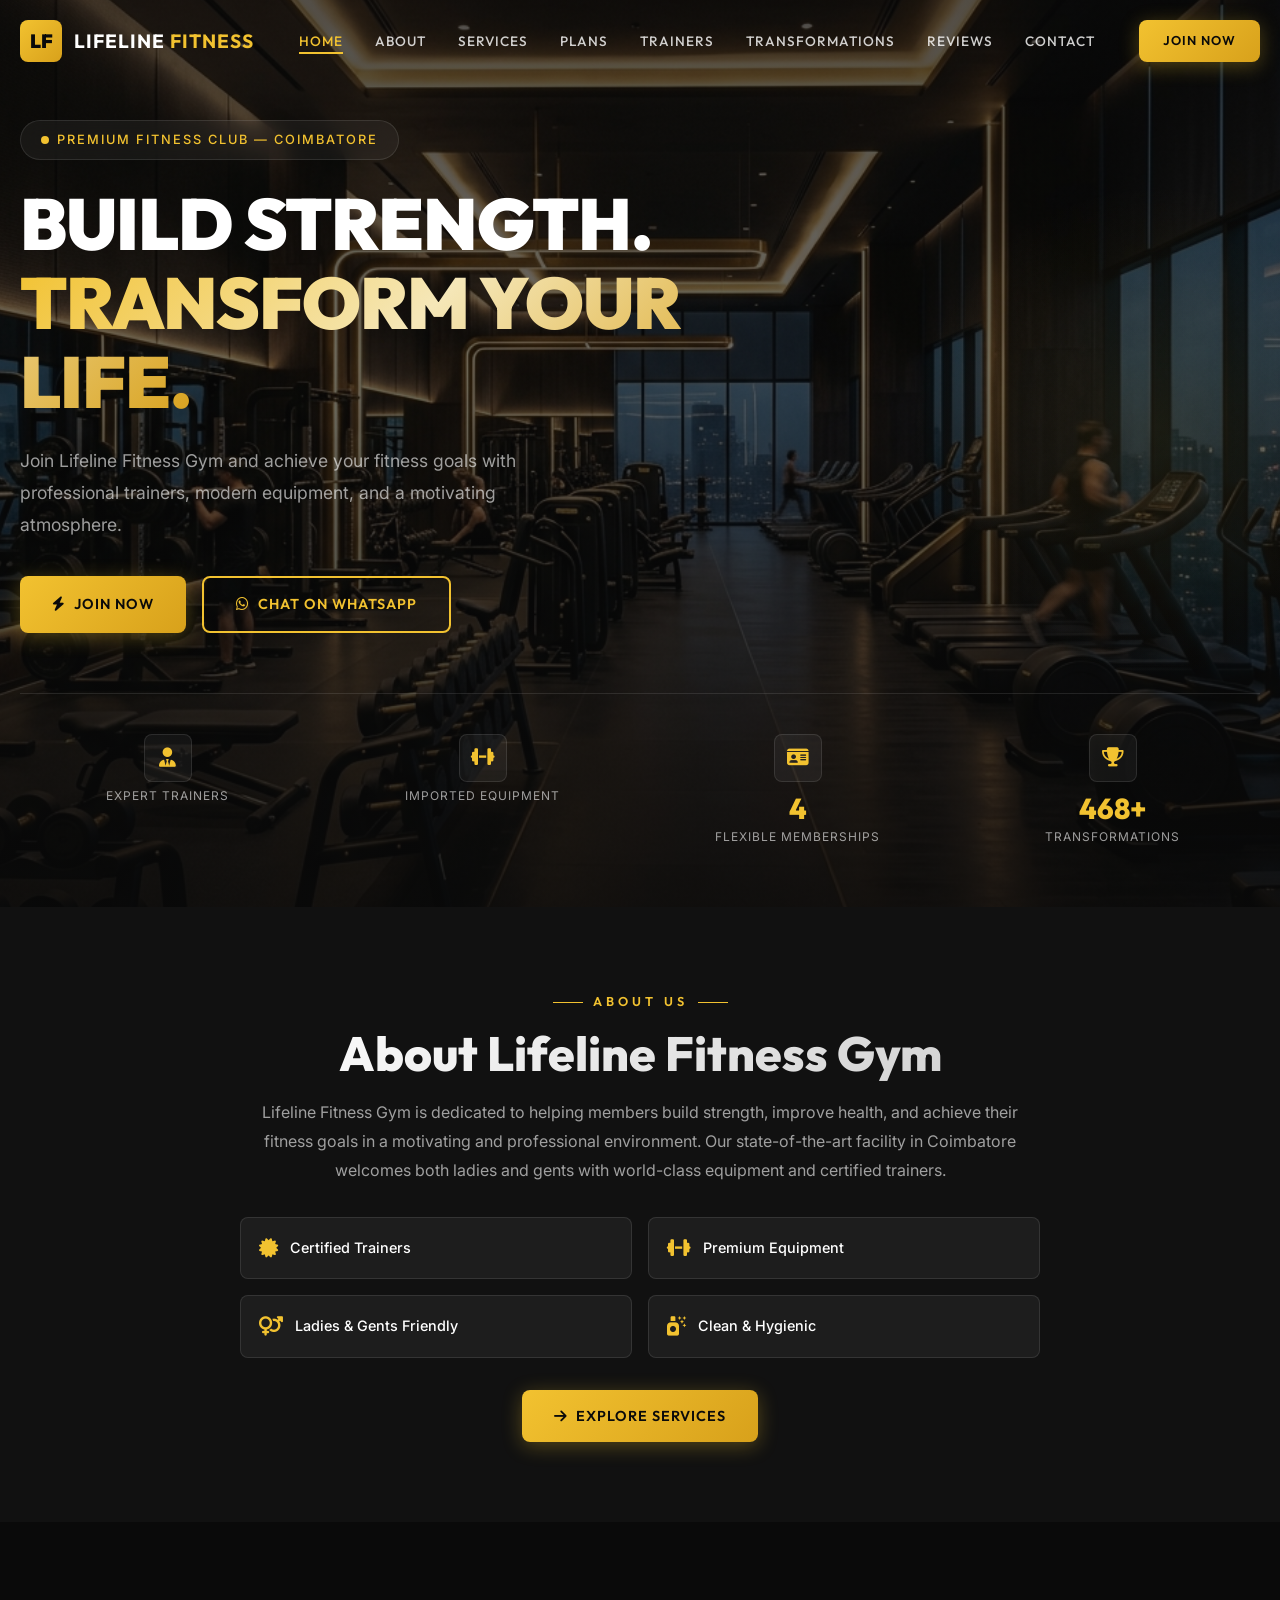
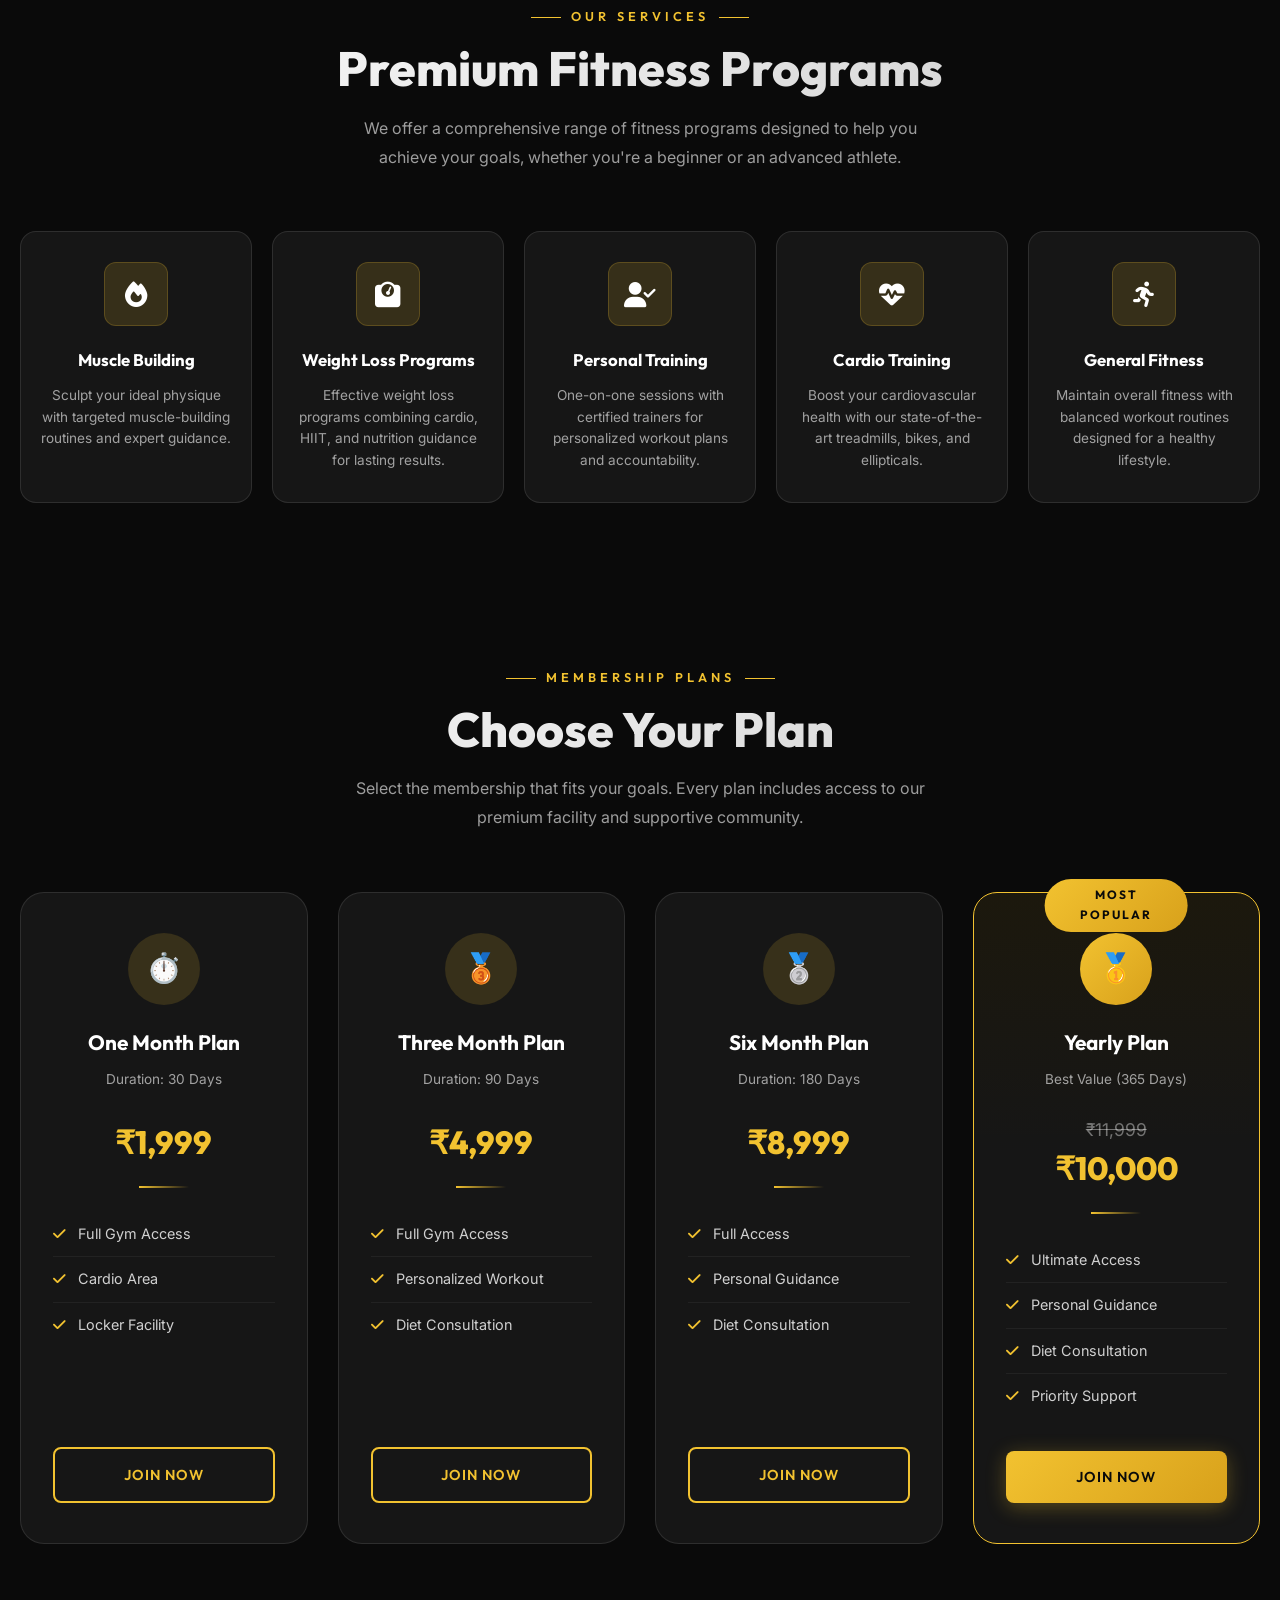
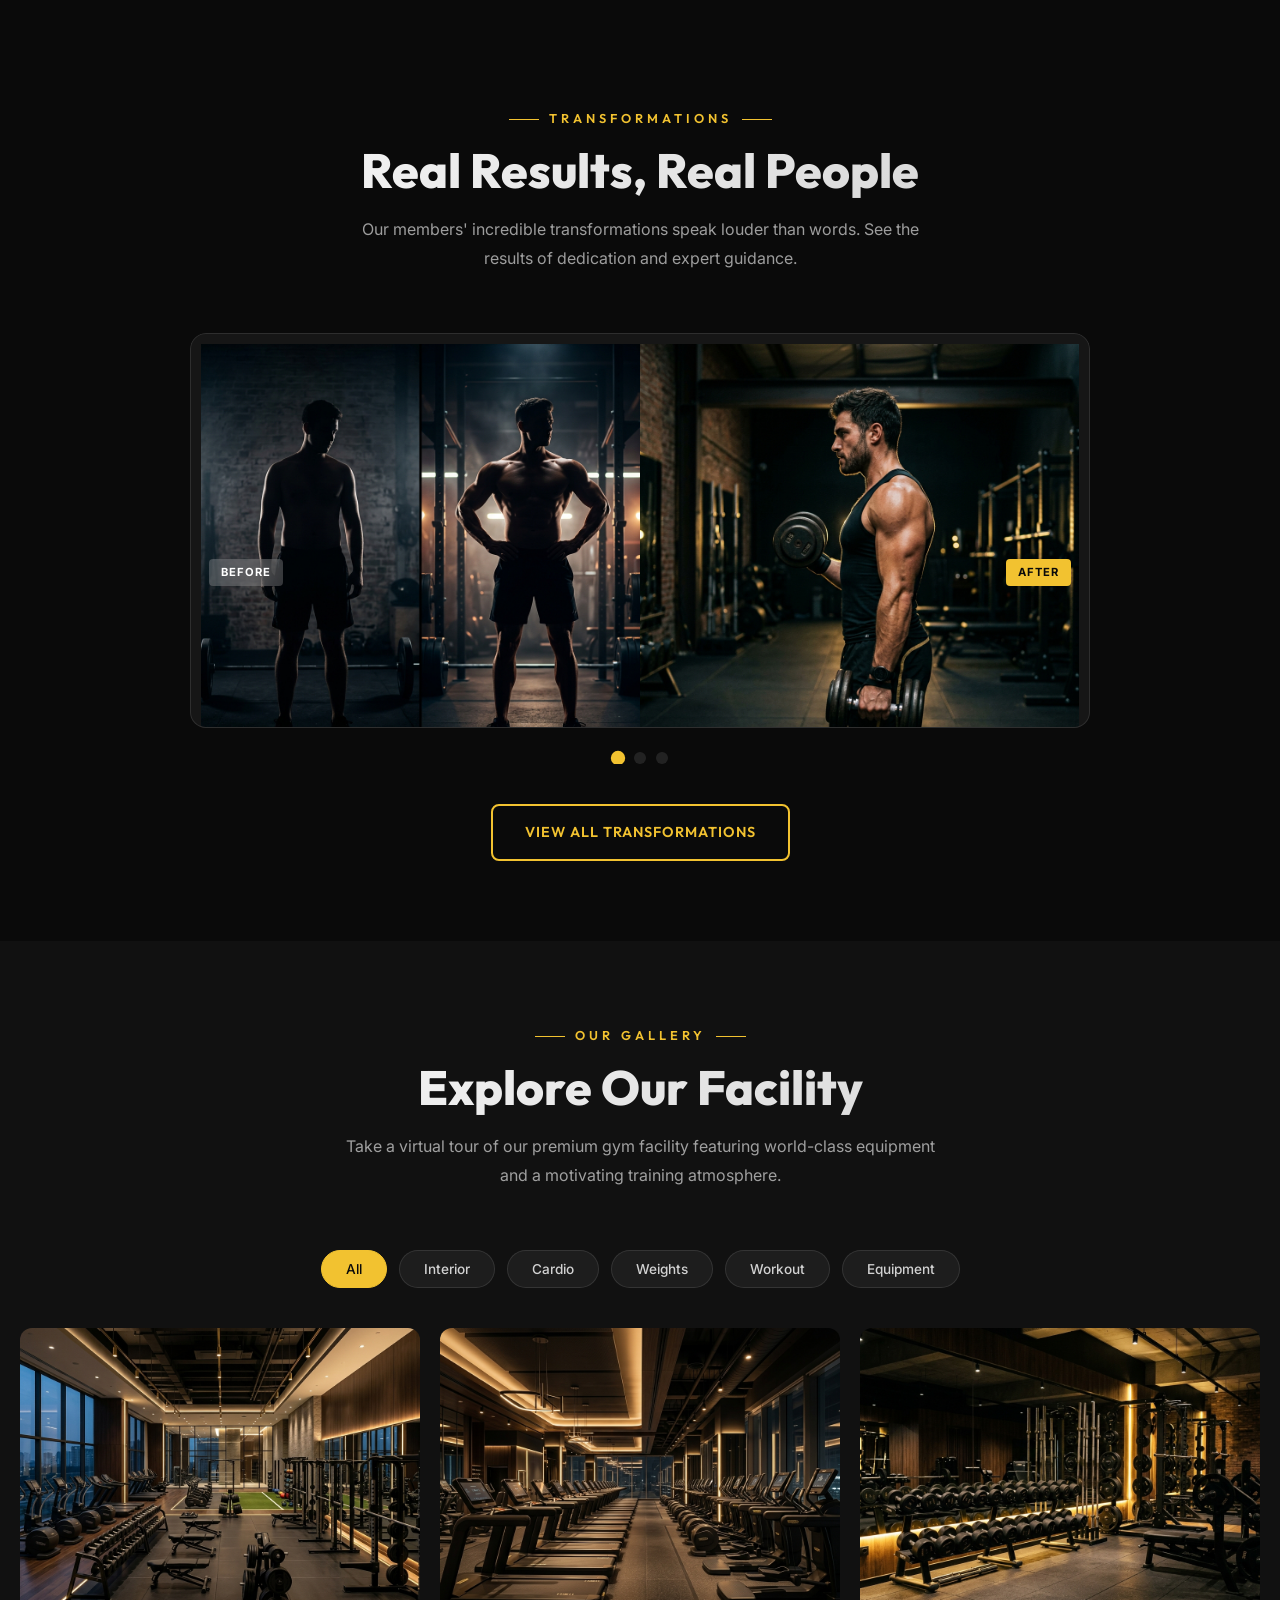
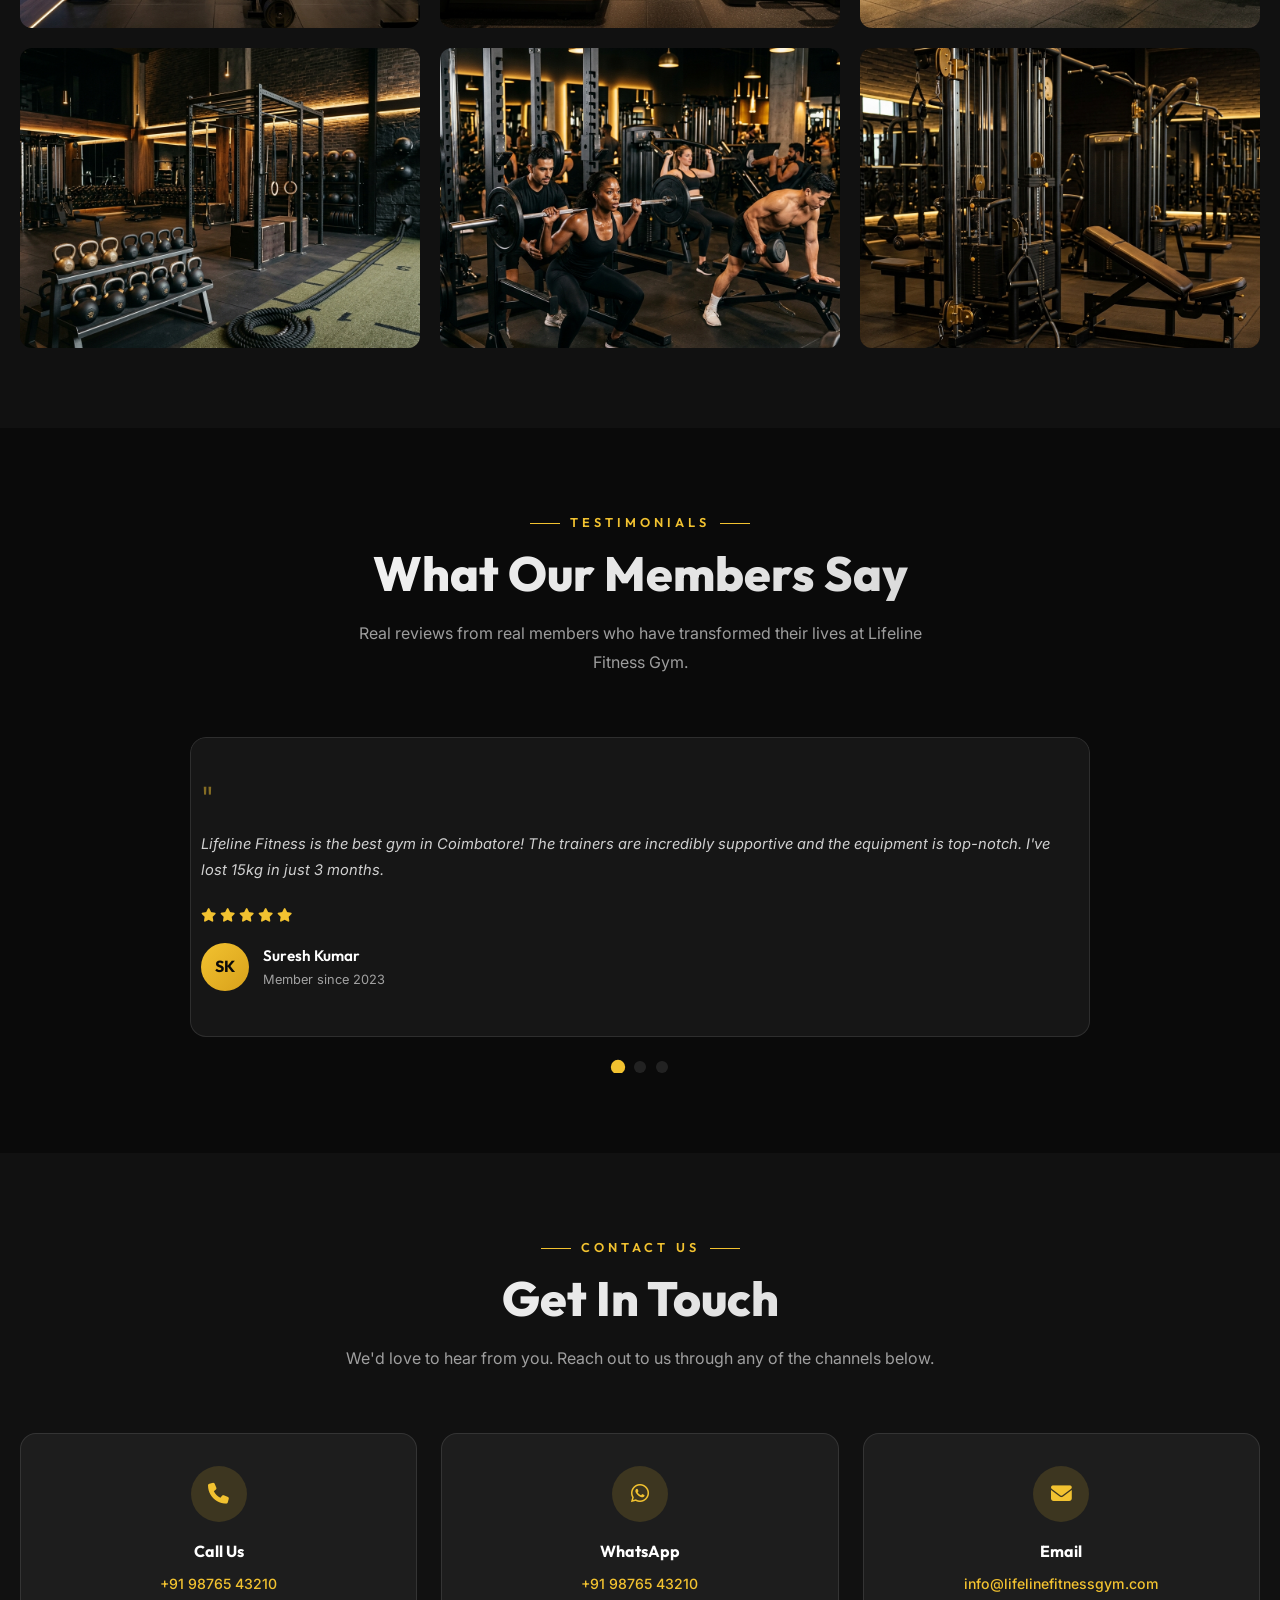
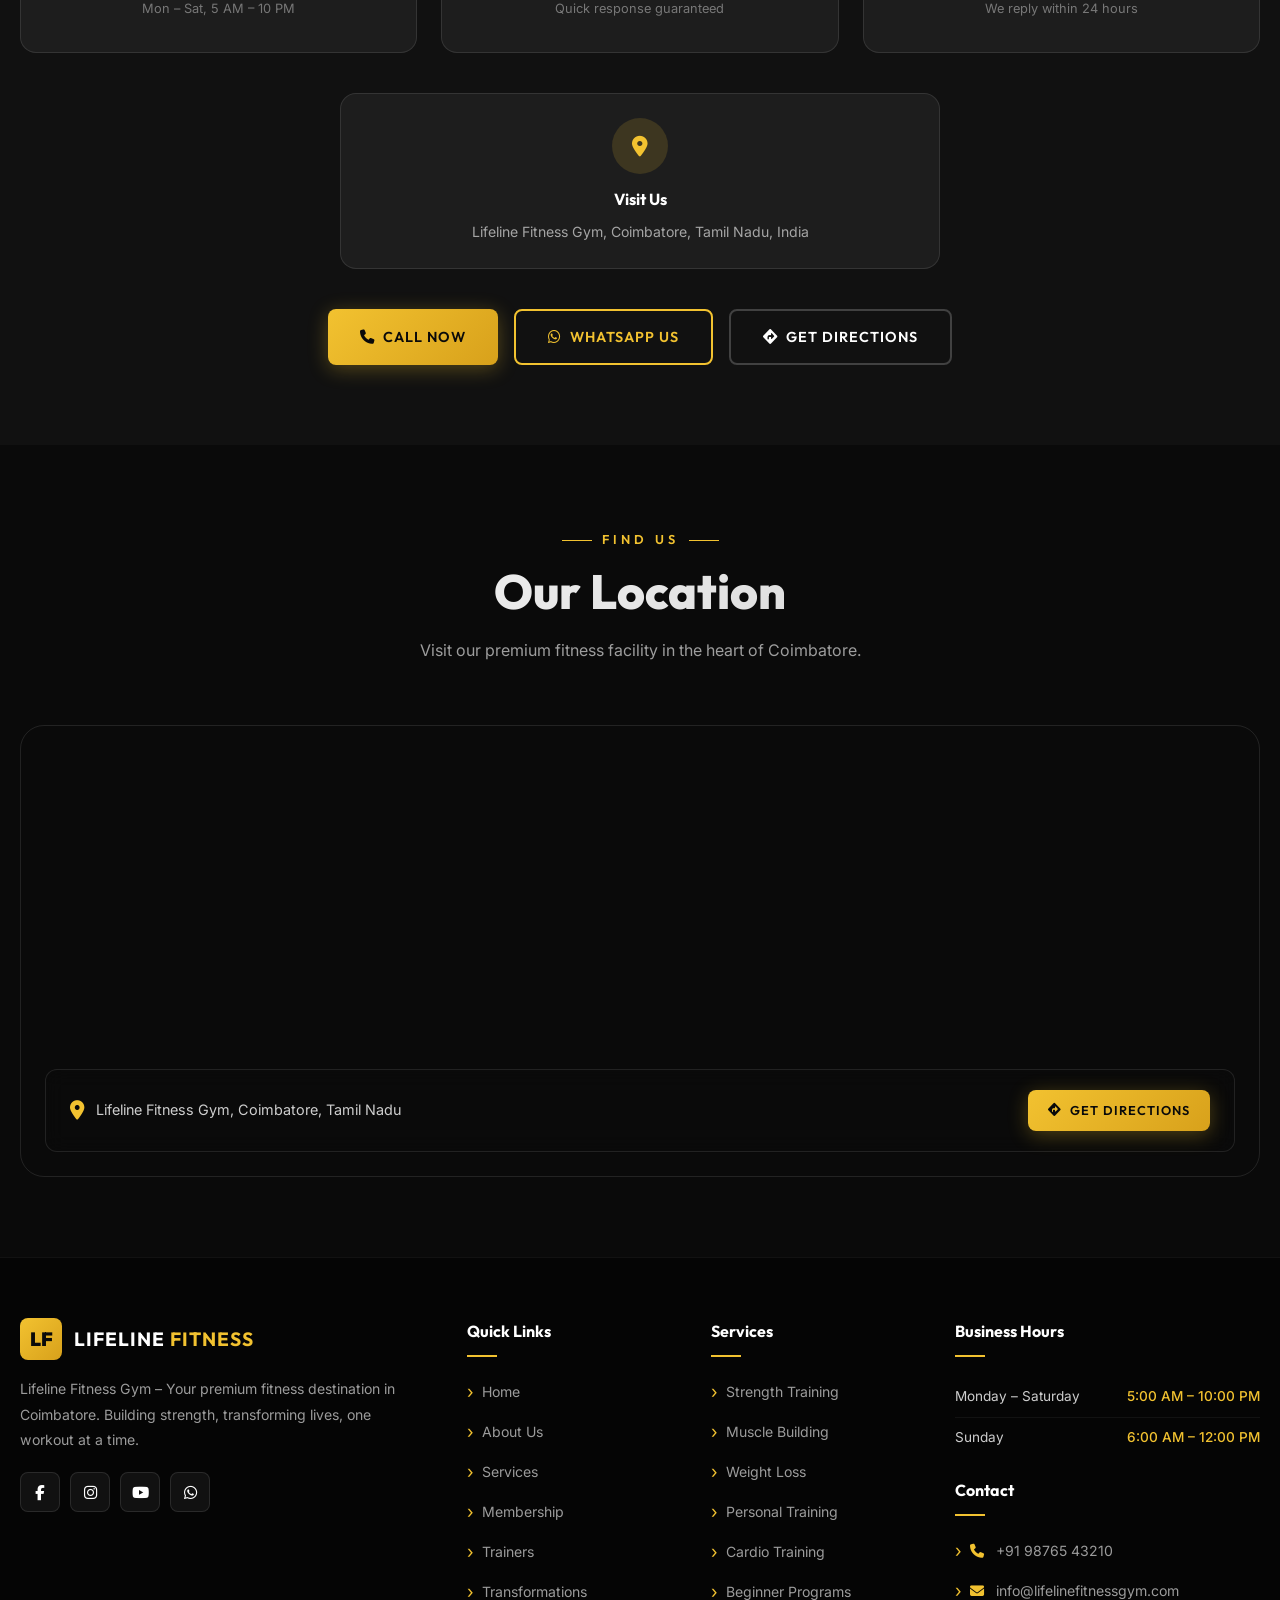
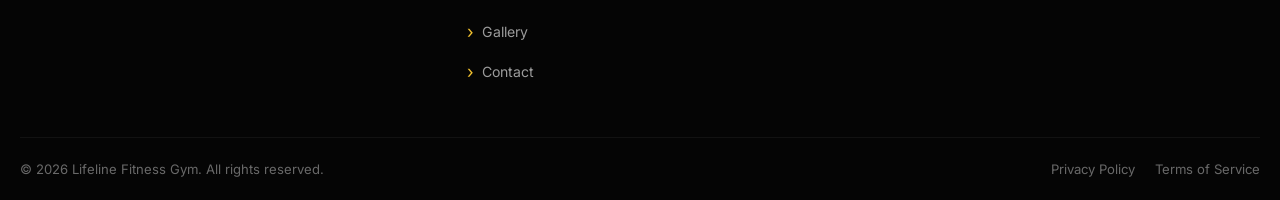
==== index.html @ 1c751a99 "add cache-busting version query parameters to bypass immutable cache" ====
<!DOCTYPE html>
<html lang="en">
<head>
  <meta charset="UTF-8">
  <meta name="viewport" content="width=device-width, initial-scale=1.0">
  <meta name="description" content="Lifeline Fitness Gym – Premium fitness facility for Ladies & Gents in Coimbatore, Tamil Nadu. Expert trainers, modern equipment, and personalized fitness programs.">
  <meta name="keywords" content="gym, fitness, Coimbatore, personal training, weight loss, muscle building, Lifeline Fitness">
  <meta name="author" content="Lifeline Fitness Gym">
  <meta name="robots" content="index, follow">
  <meta property="og:title" content="Lifeline Fitness Gym – Ladies & Gents | Coimbatore">
  <meta property="og:description" content="Build Strength. Transform Your Life. Join the premium fitness destination in Coimbatore.">
  <meta property="og:type" content="website">
  <meta name="theme-color" content="#0A0A0A">
  <title>Lifeline Fitness Gym – Ladies & Gents | Premium Gym in Coimbatore</title>
  <link rel="stylesheet" href="style.css?v=2">
  <link rel="stylesheet" href="https://cdnjs.cloudflare.com/ajax/libs/font-awesome/6.5.1/css/all.min.css">
</head>
<body style="overflow: hidden;">

  <!-- Preloader -->
  <div class="preloader" id="preloader">
    <div class="preloader-inner">
      <div class="preloader-logo">LIFELINE FITNESS</div>
      <div class="preloader-bar">
        <div class="preloader-bar-inner"></div>
      </div>
    </div>
  </div>

  <!-- Navigation -->
  <nav class="navbar" id="navbar">
    <div class="container">
      <a href="#hero" class="nav-logo">
        <div class="nav-logo-icon">LF</div>
        <div class="nav-logo-text">LIFELINE <span>FITNESS</span></div>
      </a>

      <ul class="nav-links">
        <li><a href="#hero" class="active">Home</a></li>
        <li><a href="#about">About</a></li>
        <li><a href="#services">Services</a></li>
        <li><a href="#plans">Plans</a></li>
        <li><a href="trainers.html">Trainers</a></li>
        <li><a href="transformations.html">Transformations</a></li>
        <li><a href="#testimonials">Reviews</a></li>
        <li><a href="#contact">Contact</a></li>
      </ul>

      <div class="nav-cta">
        <a href="#contact" class="btn btn-primary">Join Now</a>
      </div>

      <div class="hamburger" id="hamburger" aria-label="Toggle navigation menu">
        <span></span>
        <span></span>
        <span></span>
      </div>
    </div>
  </nav>

  <!-- Mobile Navigation -->
  <div class="mobile-nav" id="mobile-nav">
    <a href="#hero">Home</a>
    <a href="#about">About</a>
    <a href="#services">Services</a>
    <a href="#plans">Plans</a>
    <a href="trainers.html">Trainers</a>
    <a href="transformations.html">Transformations</a>
    <a href="#testimonials">Reviews</a>
    <a href="#contact">Contact</a>
    <a href="#contact" class="btn btn-primary" style="margin-top: 16px;">Join Now</a>
  </div>

  <!-- Hero Section -->
  <section class="hero" id="hero">
    <div class="hero-bg">
      <img src="images/hero-bg.png" alt="Lifeline Fitness Gym Premium Interior" loading="eager">
    </div>
    <div class="hero-overlay"></div>
    <div class="hero-glow"></div>

    <div class="container">
      <div class="hero-content">
        <div class="hero-badge">
          <span class="hero-badge-dot"></span>
          Premium Fitness Club — Coimbatore
        </div>

        <h1 class="hero-title">
          BUILD STRENGTH.<br>
          <span class="highlight">TRANSFORM YOUR LIFE.</span>
        </h1>

        <p class="hero-subtitle">
          Join Lifeline Fitness Gym and achieve your fitness goals with professional trainers, modern equipment, and a motivating atmosphere.
        </p>

        <div class="hero-buttons">
          <a href="#plans" class="btn btn-primary">
            <i class="fas fa-bolt"></i> Join Now
          </a>
          <a href="https://wa.me/919876543210" class="btn btn-outline" target="_blank" rel="noopener">
            <i class="fab fa-whatsapp"></i> Chat on WhatsApp
          </a>
        </div>
      </div>

      <div class="hero-stats">
        <div class="hero-stat reveal">
          <div class="hero-stat-icon hero-stat-icon-only"><i class="fas fa-user-tie"></i></div>
          <div class="hero-stat-label">Expert Trainers</div>
        </div>
        <div class="hero-stat reveal">
          <div class="hero-stat-icon hero-stat-icon-only"><i class="fas fa-dumbbell"></i></div>
          <div class="hero-stat-label">Imported Equipment</div>
        </div>
        <div class="hero-stat reveal">
          <div class="hero-stat-icon"><i class="fas fa-id-card"></i></div>
          <div class="hero-stat-number" data-count="5" data-suffix="">0</div>
          <div class="hero-stat-label">Flexible Memberships</div>
        </div>
        <div class="hero-stat reveal">
          <div class="hero-stat-icon"><i class="fas fa-trophy"></i></div>
          <div class="hero-stat-number" data-count="500" data-suffix="+">0</div>
          <div class="hero-stat-label">Transformations</div>
        </div>
      </div>
    </div>
  </section>

  <!-- About Section -->
  <section class="section about" id="about">
    <div class="container">
      <div class="about-grid">
        <div class="about-content reveal-right">
          <span class="section-label">About Us</span>
          <h2 class="section-title">About Lifeline Fitness Gym</h2>
          <p class="about-text">
            Lifeline Fitness Gym is dedicated to helping members build strength, improve health, and achieve their fitness goals in a motivating and professional environment. Our state-of-the-art facility in Coimbatore welcomes both ladies and gents with world-class equipment and certified trainers.
          </p>

          <div class="about-features">
            <div class="about-feature">
              <span class="about-feature-icon"><i class="fas fa-certificate"></i></span>
              <span class="about-feature-text">Certified Trainers</span>
            </div>
            <div class="about-feature">
              <span class="about-feature-icon"><i class="fas fa-dumbbell"></i></span>
              <span class="about-feature-text">Premium Equipment</span>
            </div>
            <div class="about-feature">
              <span class="about-feature-icon"><i class="fas fa-venus-mars"></i></span>
              <span class="about-feature-text">Ladies & Gents Friendly</span>
            </div>
            <div class="about-feature">
              <span class="about-feature-icon"><i class="fas fa-spray-can-sparkles"></i></span>
              <span class="about-feature-text">Clean & Hygienic</span>
            </div>

          </div>

          <a href="#services" class="btn btn-primary">
            <i class="fas fa-arrow-right"></i> Explore Services
          </a>
        </div>
      </div>
    </div>
  </section>

  <!-- Services Section -->
  <section class="section services" id="services">
    <div class="container">
      <div class="section-header reveal">
        <span class="section-label">Our Services</span>
        <h2 class="section-title">Premium Fitness Programs</h2>
        <p class="section-subtitle">We offer a comprehensive range of fitness programs designed to help you achieve your goals, whether you're a beginner or an advanced athlete.</p>
      </div>

      <div class="services-grid">
        <div class="service-card reveal">
          <div class="service-icon"><i class="fas fa-fire"></i></div>
          <h3>Muscle Building</h3>
          <p>Sculpt your ideal physique with targeted muscle-building routines and expert guidance.</p>
        </div>
        <div class="service-card reveal">
          <div class="service-icon"><i class="fas fa-weight-scale"></i></div>
          <h3>Weight Loss Programs</h3>
          <p>Effective weight loss programs combining cardio, HIIT, and nutrition guidance for lasting results.</p>
        </div>
        <div class="service-card reveal">
          <div class="service-icon"><i class="fas fa-user-check"></i></div>
          <h3>Personal Training</h3>
          <p>One-on-one sessions with certified trainers for personalized workout plans and accountability.</p>
        </div>
        <div class="service-card reveal">
          <div class="service-icon"><i class="fas fa-heart-pulse"></i></div>
          <h3>Cardio Training</h3>
          <p>Boost your cardiovascular health with our state-of-the-art treadmills, bikes, and ellipticals.</p>
        </div>
        <div class="service-card reveal">
          <div class="service-icon"><i class="fas fa-person-running"></i></div>
          <h3>General Fitness</h3>
          <p>Maintain overall fitness with balanced workout routines designed for a healthy lifestyle.</p>
        </div>
      </div>
    </div>
  </section>

  <!-- Membership Plans -->
  <section class="section plans" id="plans">
    <div class="container">
      <div class="section-header reveal">
        <span class="section-label">Membership Plans</span>
        <h2 class="section-title">Choose Your Plan</h2>
        <p class="section-subtitle">Select the membership that fits your goals. Every plan includes access to our premium facility and supportive community.</p>
      </div>

      <div class="plans-grid">
        <!-- Plan 1 -->
        <div class="plan-card reveal">
          <div class="plan-icon">⏱️</div>
          <h3 class="plan-name">One Month Plan</h3>
          <p class="plan-desc">Duration: 30 Days</p>
          <div class="plan-price">₹1,999</div>
          <div class="plan-divider"></div>
          <div class="plan-features">
            <div class="plan-feature">
              <span class="plan-feature-icon"><i class="fas fa-check"></i></span>
              <span>Full Gym Access</span>
            </div>
            <div class="plan-feature">
              <span class="plan-feature-icon"><i class="fas fa-check"></i></span>
              <span>Cardio Area</span>
            </div>
            <div class="plan-feature">
              <span class="plan-feature-icon"><i class="fas fa-check"></i></span>
              <span>Locker Facility</span>
            </div>
          </div>
          <a href="#contact" class="btn btn-outline">Join Now</a>
        </div>

        <!-- Plan 2 -->
        <div class="plan-card reveal">
          <div class="plan-icon">🥉</div>
          <h3 class="plan-name">Three Month Plan</h3>
          <p class="plan-desc">Duration: 90 Days</p>
          <div class="plan-price">₹4,999</div>
          <div class="plan-divider"></div>
          <div class="plan-features">
            <div class="plan-feature">
              <span class="plan-feature-icon"><i class="fas fa-check"></i></span>
              <span>Full Gym Access</span>
            </div>
            <div class="plan-feature">
              <span class="plan-feature-icon"><i class="fas fa-check"></i></span>
              <span>Personalized Workout</span>
            </div>
            <div class="plan-feature">
              <span class="plan-feature-icon"><i class="fas fa-check"></i></span>
              <span>Diet Consultation</span>
            </div>
          </div>
          <a href="#contact" class="btn btn-outline">Join Now</a>
        </div>

        <!-- Plan 3 -->
        <div class="plan-card reveal">
          <div class="plan-icon">🥈</div>
          <h3 class="plan-name">Six Month Plan</h3>
          <p class="plan-desc">Duration: 180 Days</p>
          <div class="plan-price">₹8,999</div>
          <div class="plan-divider"></div>
          <div class="plan-features">
            <div class="plan-feature">
              <span class="plan-feature-icon"><i class="fas fa-check"></i></span>
              <span>Full Access</span>
            </div>
            <div class="plan-feature">
              <span class="plan-feature-icon"><i class="fas fa-check"></i></span>
              <span>Personal Guidance</span>
            </div>
            <div class="plan-feature">
              <span class="plan-feature-icon"><i class="fas fa-check"></i></span>
              <span>Diet Consultation</span>
            </div>
          </div>
          <a href="#contact" class="btn btn-outline">Join Now</a>
        </div>

        <!-- Plan 4 -->
        <div class="plan-card featured reveal">
          <div class="plan-badge">Most Popular</div>
          <div class="plan-icon">🥇</div>
          <h3 class="plan-name">Yearly Plan</h3>
          <p class="plan-desc">Best Value (365 Days)</p>
          <div class="plan-price-wrapper">
            <div class="plan-price-old">₹11,999</div>
            <div class="plan-price">₹10,000</div>
          </div>
          <div class="plan-divider"></div>
          <div class="plan-features">
            <div class="plan-feature">
              <span class="plan-feature-icon"><i class="fas fa-check"></i></span>
              <span>Ultimate Access</span>
            </div>
            <div class="plan-feature">
              <span class="plan-feature-icon"><i class="fas fa-check"></i></span>
              <span>Personal Guidance</span>
            </div>
            <div class="plan-feature">
              <span class="plan-feature-icon"><i class="fas fa-check"></i></span>
              <span>Diet Consultation</span>
            </div>
            <div class="plan-feature">
              <span class="plan-feature-icon"><i class="fas fa-check"></i></span>
              <span>Priority Support</span>
            </div>
          </div>
          <a href="#contact" class="btn btn-primary">Join Now</a>
        </div>
      </div>
    </div>
  </section>



  <!-- Transformations Section -->
  <section class="section transformations" id="transformations">
    <div class="container">
      <div class="section-header reveal">
        <span class="section-label">Transformations</span>
        <h2 class="section-title">Real Results, Real People</h2>
        <p class="section-subtitle">Our members' incredible transformations speak louder than words. See the results of dedication and expert guidance.</p>
      </div>

      <div class="carousel-container" id="transform-carousel">
        <div class="carousel-track">
          <div class="carousel-slide active transform-card">
            <div class="transform-images">
              <img src="images/transformation.png" alt="Before transformation" loading="lazy">
              <img src="images/about-img.png" alt="After transformation" loading="lazy">
              <span class="transform-label before">Before</span>
              <span class="transform-label after">After</span>
            </div>
            <div class="transform-info">
              <h4 class="transform-name">Vikram S.</h4>
              <p class="transform-result">Lost 18kg in 4 months</p>
              <p class="transform-story">"Lifeline Fitness completely changed my life. The trainers kept me motivated and the results speak for themselves."</p>
            </div>
          </div>

          <div class="carousel-slide transform-card">
            <div class="transform-images">
              <img src="images/transformation.png" alt="Before transformation" loading="lazy">
              <img src="images/about-img.png" alt="After transformation" loading="lazy">
              <span class="transform-label before">Before</span>
              <span class="transform-label after">After</span>
            </div>
            <div class="transform-info">
              <h4 class="transform-name">Deepa R.</h4>
              <p class="transform-result">Gained strength & confidence</p>
              <p class="transform-story">"As a woman, I was hesitant at first. But the supportive environment and personal guidance made all the difference."</p>
            </div>
          </div>

          <div class="carousel-slide transform-card">
            <div class="transform-images">
              <img src="images/transformation.png" alt="Before transformation" loading="lazy">
              <img src="images/about-img.png" alt="After transformation" loading="lazy">
              <span class="transform-label before">Before</span>
              <span class="transform-label after">After</span>
            </div>
            <div class="transform-info">
              <h4 class="transform-name">Karthik M.</h4>
              <p class="transform-result">Built lean muscle in 6 months</p>
              <p class="transform-story">"The personalized workout plan and diet consultation were game changers. I'm in the best shape of my life."</p>
            </div>
          </div>
        </div>

        <div class="carousel-indicators">
          <span class="indicator active" data-slide="0"></span>
          <span class="indicator" data-slide="1"></span>
          <span class="indicator" data-slide="2"></span>
        </div>
      </div>

      <div class="text-center" style="margin-top: 40px; text-align: center;">
        <a href="transformations.html" class="btn btn-outline">View All Transformations</a>
      </div>
    </div>
  </section>

  <!-- Gallery Section -->
  <section class="section gallery" id="gallery">
    <div class="container">
      <div class="section-header reveal">
        <span class="section-label">Our Gallery</span>
        <h2 class="section-title">Explore Our Facility</h2>
        <p class="section-subtitle">Take a virtual tour of our premium gym facility featuring world-class equipment and a motivating training atmosphere.</p>
      </div>

      <div class="gallery-filter reveal">
        <button class="gallery-filter-btn active" data-filter="all">All</button>
        <button class="gallery-filter-btn" data-filter="interior">Interior</button>
        <button class="gallery-filter-btn" data-filter="cardio">Cardio</button>
        <button class="gallery-filter-btn" data-filter="weights">Weights</button>
        <button class="gallery-filter-btn" data-filter="workout">Workout</button>
        <button class="gallery-filter-btn" data-filter="equipment">Equipment</button>
      </div>

      <div class="gallery-grid">
        <div class="gallery-item reveal" data-category="interior">
          <img src="images/gallery-1.png" alt="Gym Interior" loading="lazy">
          <div class="gallery-item-overlay">
            <span class="gallery-item-title">Gym Interior</span>
          </div>
          <div class="gallery-item-zoom"><i class="fas fa-expand"></i></div>
        </div>
        <div class="gallery-item reveal" data-category="cardio">
          <img src="images/gallery-2.png" alt="Cardio Zone" loading="lazy">
          <div class="gallery-item-overlay">
            <span class="gallery-item-title">Cardio Zone</span>
          </div>
          <div class="gallery-item-zoom"><i class="fas fa-expand"></i></div>
        </div>
        <div class="gallery-item reveal" data-category="weights">
          <img src="images/gallery-3.png" alt="Weight Training Area" loading="lazy">
          <div class="gallery-item-overlay">
            <span class="gallery-item-title">Weight Training Area</span>
          </div>
          <div class="gallery-item-zoom"><i class="fas fa-expand"></i></div>
        </div>
        <div class="gallery-item reveal" data-category="workout">
          <img src="images/gallery-4.png" alt="Workout Area" loading="lazy">
          <div class="gallery-item-overlay">
            <span class="gallery-item-title">Workout Area</span>
          </div>
          <div class="gallery-item-zoom"><i class="fas fa-expand"></i></div>
        </div>
        <div class="gallery-item reveal" data-category="workout">
          <img src="images/gallery-5.png" alt="Members Training" loading="lazy">
          <div class="gallery-item-overlay">
            <span class="gallery-item-title">Members Training</span>
          </div>
          <div class="gallery-item-zoom"><i class="fas fa-expand"></i></div>
        </div>
        <div class="gallery-item reveal" data-category="equipment">
          <img src="images/gallery-6.png" alt="Equipment Showcase" loading="lazy">
          <div class="gallery-item-overlay">
            <span class="gallery-item-title">Equipment Showcase</span>
          </div>
          <div class="gallery-item-zoom"><i class="fas fa-expand"></i></div>
        </div>
      </div>
    </div>
  </section>

  <!-- Lightbox -->
  <div class="lightbox" id="lightbox">
    <div class="lightbox-content">
      <button class="lightbox-close" aria-label="Close lightbox"><i class="fas fa-times"></i></button>
      <button class="lightbox-nav lightbox-prev" aria-label="Previous image"><i class="fas fa-chevron-left"></i></button>
      <img src="" alt="Gallery image">
      <button class="lightbox-nav lightbox-next" aria-label="Next image"><i class="fas fa-chevron-right"></i></button>
    </div>
  </div>



  <!-- Testimonials Section -->
  <section class="section testimonials" id="testimonials">
    <div class="container">
      <div class="section-header reveal">
        <span class="section-label">Testimonials</span>
        <h2 class="section-title">What Our Members Say</h2>
        <p class="section-subtitle">Real reviews from real members who have transformed their lives at Lifeline Fitness Gym.</p>
      </div>

      <div class="carousel-container" id="testimonial-carousel">
        <div class="carousel-track">
          <div class="carousel-slide active testimonial-card">
            <div class="testimonial-quote">"</div>
            <p class="testimonial-text">Lifeline Fitness is the best gym in Coimbatore! The trainers are incredibly supportive and the equipment is top-notch. I've lost 15kg in just 3 months.</p>
            <div class="testimonial-stars">
              <span class="testimonial-star"><i class="fas fa-star"></i></span>
              <span class="testimonial-star"><i class="fas fa-star"></i></span>
              <span class="testimonial-star"><i class="fas fa-star"></i></span>
              <span class="testimonial-star"><i class="fas fa-star"></i></span>
              <span class="testimonial-star"><i class="fas fa-star"></i></span>
            </div>
            <div class="testimonial-author">
              <div class="testimonial-avatar">SK</div>
              <div>
                <div class="testimonial-author-name">Suresh Kumar</div>
                <div class="testimonial-author-role">Member since 2023</div>
              </div>
            </div>
          </div>

          <div class="carousel-slide testimonial-card">
            <div class="testimonial-quote">"</div>
            <p class="testimonial-text">As a woman, I appreciate the safe and welcoming environment. The ladies section is well-equipped and Priya ma'am's training sessions are amazing!</p>
            <div class="testimonial-stars">
              <span class="testimonial-star"><i class="fas fa-star"></i></span>
              <span class="testimonial-star"><i class="fas fa-star"></i></span>
              <span class="testimonial-star"><i class="fas fa-star"></i></span>
              <span class="testimonial-star"><i class="fas fa-star"></i></span>
              <span class="testimonial-star"><i class="fas fa-star"></i></span>
            </div>
            <div class="testimonial-author">
              <div class="testimonial-avatar">AN</div>
              <div>
                <div class="testimonial-author-name">Anitha N.</div>
                <div class="testimonial-author-role">Member since 2024</div>
              </div>
            </div>
          </div>

          <div class="carousel-slide testimonial-card">
            <div class="testimonial-quote">"</div>
            <p class="testimonial-text">The personal training sessions have been life-changing. My trainer created a custom plan that fits perfectly with my schedule. Highly recommended!</p>
            <div class="testimonial-stars">
              <span class="testimonial-star"><i class="fas fa-star"></i></span>
              <span class="testimonial-star"><i class="fas fa-star"></i></span>
              <span class="testimonial-star"><i class="fas fa-star"></i></span>
              <span class="testimonial-star"><i class="fas fa-star"></i></span>
              <span class="testimonial-star"><i class="fas fa-star-half-stroke"></i></span>
            </div>
            <div class="testimonial-author">
              <div class="testimonial-avatar">RM</div>
              <div>
                <div class="testimonial-author-name">Ravi M.</div>
                <div class="testimonial-author-role">Member since 2023</div>
              </div>
            </div>
          </div>
        </div>

        <div class="carousel-indicators">
          <span class="indicator active" data-slide="0"></span>
          <span class="indicator" data-slide="1"></span>
          <span class="indicator" data-slide="2"></span>
        </div>
      </div>
    </div>
  </section>

  <!-- Contact Section -->
  <section class="section contact" id="contact">
    <div class="container">
      <div class="section-header reveal">
        <span class="section-label">Contact Us</span>
        <h2 class="section-title">Get In Touch</h2>
        <p class="section-subtitle">We'd love to hear from you. Reach out to us through any of the channels below.</p>
      </div>

      <div class="contact-grid">
        <div class="contact-card reveal">
          <div class="contact-icon"><i class="fas fa-phone"></i></div>
          <h4>Call Us</h4>
          <p><a href="tel:+919876543210">+91 98765 43210</a></p>
          <p style="font-size: 0.8rem; color: var(--white-40); margin-top: 4px;">Mon – Sat, 5 AM – 10 PM</p>
        </div>
        <div class="contact-card reveal">
          <div class="contact-icon"><i class="fab fa-whatsapp"></i></div>
          <h4>WhatsApp</h4>
          <p><a href="https://wa.me/919876543210" target="_blank" rel="noopener">+91 98765 43210</a></p>
          <p style="font-size: 0.8rem; color: var(--white-40); margin-top: 4px;">Quick response guaranteed</p>
        </div>
        <div class="contact-card reveal">
          <div class="contact-icon"><i class="fas fa-envelope"></i></div>
          <h4>Email</h4>
          <p><a href="mailto:info@lifelinefitnessgym.com">info@lifelinefitnessgym.com</a></p>
          <p style="font-size: 0.8rem; color: var(--white-40); margin-top: 4px;">We reply within 24 hours</p>
        </div>
      </div>

      <div class="contact-card reveal" style="max-width: 600px; margin: 0 auto 40px; padding: 24px;">
        <div class="contact-icon" style="margin-bottom: 12px;"><i class="fas fa-location-dot"></i></div>
        <h4>Visit Us</h4>
        <p>Lifeline Fitness Gym, Coimbatore, Tamil Nadu, India</p>
      </div>

      <div class="contact-buttons reveal">
        <a href="tel:+919876543210" class="btn btn-primary">
          <i class="fas fa-phone"></i> Call Now
        </a>
        <a href="https://wa.me/919876543210" class="btn btn-outline" target="_blank" rel="noopener">
          <i class="fab fa-whatsapp"></i> WhatsApp Us
        </a>
        <a href="https://maps.google.com/?q=Coimbatore+Tamil+Nadu" class="btn btn-white" target="_blank" rel="noopener">
          <i class="fas fa-directions"></i> Get Directions
        </a>
      </div>
    </div>
  </section>

  <!-- Google Maps Section -->
  <section class="section maps" id="maps">
    <div class="container">
      <div class="section-header reveal">
        <span class="section-label">Find Us</span>
        <h2 class="section-title">Our Location</h2>
        <p class="section-subtitle">Visit our premium fitness facility in the heart of Coimbatore.</p>
      </div>

      <div class="maps-wrapper reveal">
        <iframe 
          src="https://www.google.com/maps/embed?pb=!1m18!1m12!1m3!1d125322.41355564024!2d76.88265547617102!3d11.01652748547273!2m3!1f0!2f0!3f0!3m2!1i1024!2i768!4f13.1!3m3!1m2!1s0x3ba859af2f461b59%3A0x2f6c4d5e07fb40!2sCoimbatore%2C%20Tamil%20Nadu!5e0!3m2!1sen!2sin!4v1700000000000!5m2!1sen!2sin" 
          width="100%" 
          height="450" 
          style="border:0;" 
          allowfullscreen="" 
          loading="lazy" 
          referrerpolicy="no-referrer-when-downgrade"
          title="Lifeline Fitness Gym Location Map">
        </iframe>
        <div class="maps-overlay">
          <div class="maps-address">
            <span class="maps-address-icon"><i class="fas fa-location-dot"></i></span>
            <span class="maps-address-text">Lifeline Fitness Gym, Coimbatore, Tamil Nadu</span>
          </div>
          <a href="https://maps.google.com/?q=Coimbatore+Tamil+Nadu" class="btn btn-primary" target="_blank" rel="noopener" style="padding: 10px 20px; font-size: 0.8rem;">
            <i class="fas fa-directions"></i> Get Directions
          </a>
        </div>
      </div>
    </div>
  </section>

  <!-- Footer -->
  <footer class="footer" id="footer">
    <div class="container">
      <div class="footer-grid">
        <div class="footer-brand">
          <a href="#hero" class="nav-logo">
            <div class="nav-logo-icon">LF</div>
            <div class="nav-logo-text">LIFELINE <span>FITNESS</span></div>
          </a>
          <p class="footer-desc">
            Lifeline Fitness Gym – Your premium fitness destination in Coimbatore. Building strength, transforming lives, one workout at a time.
          </p>
          <div class="footer-socials">
            <a href="#" class="footer-social" aria-label="Facebook"><i class="fab fa-facebook-f"></i></a>
            <a href="#" class="footer-social" aria-label="Instagram"><i class="fab fa-instagram"></i></a>
            <a href="#" class="footer-social" aria-label="YouTube"><i class="fab fa-youtube"></i></a>
            <a href="#" class="footer-social" aria-label="WhatsApp"><i class="fab fa-whatsapp"></i></a>
          </div>
        </div>

        <div>
          <h4 class="footer-title">Quick Links</h4>
          <ul class="footer-links">
            <li><a href="#hero">Home</a></li>
            <li><a href="#about">About Us</a></li>
            <li><a href="#services">Services</a></li>
            <li><a href="#plans">Membership</a></li>
            <li><a href="trainers.html">Trainers</a></li>
            <li><a href="transformations.html">Transformations</a></li>
            <li><a href="#gallery">Gallery</a></li>
            <li><a href="#contact">Contact</a></li>
          </ul>
        </div>

        <div>
          <h4 class="footer-title">Services</h4>
          <ul class="footer-links">
            <li><a href="#services">Strength Training</a></li>
            <li><a href="#services">Muscle Building</a></li>
            <li><a href="#services">Weight Loss</a></li>
            <li><a href="#services">Personal Training</a></li>
            <li><a href="#services">Cardio Training</a></li>
            <li><a href="#services">Beginner Programs</a></li>
          </ul>
        </div>

        <div>
          <h4 class="footer-title">Business Hours</h4>
          <div class="footer-hours">
            <div class="footer-hours-item">
              <span class="footer-hours-day">Monday – Saturday</span>
              <span class="footer-hours-time">5:00 AM – 10:00 PM</span>
            </div>
            <div class="footer-hours-item">
              <span class="footer-hours-day">Sunday</span>
              <span class="footer-hours-time">6:00 AM – 12:00 PM</span>
            </div>
          </div>

          <h4 class="footer-title" style="margin-top: 20px;">Contact</h4>
          <ul class="footer-links">
            <li><a href="tel:+919876543210"><i class="fas fa-phone" style="margin-right: 4px; color: var(--gold);"></i> +91 98765 43210</a></li>
            <li><a href="mailto:info@lifelinefitnessgym.com"><i class="fas fa-envelope" style="margin-right: 4px; color: var(--gold);"></i> info@lifelinefitnessgym.com</a></li>
          </ul>
        </div>
      </div>

      <div class="footer-bottom">
        <p class="footer-copyright">© 2026 Lifeline Fitness Gym. All rights reserved.</p>
        <div class="footer-legal">
          <a href="#">Privacy Policy</a>
          <a href="#">Terms of Service</a>
        </div>
      </div>
    </div>
  </footer>

  <!-- Scroll to Top -->
  <button class="scroll-top" id="scroll-top" aria-label="Scroll to top">
    <i class="fas fa-chevron-up"></i>
  </button>

  <!-- Scripts -->
  <script src="script.js?v=2"></script>
</body>
</html>
---- style.css ----
/* ============================================
   LIFELINE FITNESS GYM - Premium CSS
   Color Palette: Black #0A0A0A, Gold #F2C230, 
   Deep Gold #D8A11B, Cream Gold #F5E7B8
   ============================================ */

/* ---- Google Fonts ---- */
@import url('https://fonts.googleapis.com/css2?family=Outfit:wght@300;400;500;600;700;800;900&family=Inter:wght@300;400;500;600;700&display=swap');

/* ---- CSS Custom Properties ---- */
:root {
  --bg-primary: #0A0A0A;
  --bg-secondary: #111111;
  --bg-card: #151515;
  --bg-card-hover: #1a1a1a;
  --gold: #F2C230;
  --gold-deep: #D8A11B;
  --gold-cream: #F5E7B8;
  --gold-glow: rgba(242, 194, 48, 0.15);
  --gold-glow-strong: rgba(242, 194, 48, 0.3);
  --white: #FFFFFF;
  --white-80: rgba(255, 255, 255, 0.8);
  --white-60: rgba(255, 255, 255, 0.6);
  --white-40: rgba(255, 255, 255, 0.4);
  --white-20: rgba(255, 255, 255, 0.2);
  --white-10: rgba(255, 255, 255, 0.1);
  --white-05: rgba(255, 255, 255, 0.05);

  --font-heading: 'Outfit', sans-serif;
  --font-body: 'Inter', sans-serif;

  --shadow-gold: 0 0 30px rgba(242, 194, 48, 0.15);
  --shadow-card: 0 8px 32px rgba(0, 0, 0, 0.4);
  --shadow-card-hover: 0 16px 48px rgba(0, 0, 0, 0.6);

  --glass-bg: rgba(255, 255, 255, 0.05);
  --glass-border: rgba(255, 255, 255, 0.1);
  --glass-bg-strong: rgba(255, 255, 255, 0.08);

  --radius-sm: 8px;
  --radius-md: 12px;
  --radius-lg: 16px;
  --radius-xl: 24px;

  --transition-fast: 0.2s ease;
  --transition-medium: 0.35s ease;
  --transition-slow: 0.5s cubic-bezier(0.4, 0, 0.2, 1);
}

/* ---- Reset & Base ---- */
*,
*::before,
*::after {
  margin: 0;
  padding: 0;
  box-sizing: border-box;
}

html {
  scroll-behavior: smooth;
  font-size: 16px;
  overflow-x: hidden;
}

body {
  font-family: var(--font-body);
  background: var(--bg-primary);
  color: var(--white);
  line-height: 1.7;
  overflow-x: hidden;
  -webkit-font-smoothing: antialiased;
  -moz-osx-font-smoothing: grayscale;
}

img {
  max-width: 100%;
  height: auto;
  display: block;
}

a {
  text-decoration: none;
  color: inherit;
  transition: color var(--transition-fast);
}

ul {
  list-style: none;
}

button {
  cursor: pointer;
  border: none;
  outline: none;
  font-family: var(--font-body);
}

input,
textarea,
select {
  font-family: var(--font-body);
  outline: none;
}

/* ---- Preloader ---- */
.preloader {
  position: fixed;
  top: 0;
  left: 0;
  width: 100%;
  height: 100%;
  background: var(--bg-primary);
  display: flex;
  align-items: center;
  justify-content: center;
  z-index: 10000;
  transition: opacity 0.6s ease, visibility 0.6s ease;
}

.preloader.hidden {
  opacity: 0;
  visibility: hidden;
}

.preloader-inner {
  text-align: center;
}

.preloader-logo {
  font-family: var(--font-heading);
  font-size: 2rem;
  font-weight: 800;
  color: var(--gold);
  letter-spacing: 3px;
  margin-bottom: 30px;
  animation: pulse 1.5s ease-in-out infinite;
}

.preloader-bar {
  width: 200px;
  height: 3px;
  background: var(--white-10);
  border-radius: 10px;
  overflow: hidden;
  margin: 0 auto;
}

.preloader-bar-inner {
  width: 0%;
  height: 100%;
  background: linear-gradient(90deg, var(--gold), var(--gold-cream));
  border-radius: 10px;
  animation: loadBar 1.8s ease-in-out forwards;
}

@keyframes loadBar {
  0% { width: 0%; }
  50% { width: 70%; }
  100% { width: 100%; }
}

@keyframes pulse {
  0%, 100% { opacity: 1; }
  50% { opacity: 0.5; }
}

/* ---- Container ---- */
.container {
  width: 100%;
  max-width: 1280px;
  margin: 0 auto;
  padding: 0 20px;
}

/* ---- Section Styles ---- */
.section {
  padding: 80px 0;
  position: relative;
}

.section-header {
  text-align: center;
  margin-bottom: 60px;
}

.section-label {
  display: inline-block;
  font-family: var(--font-heading);
  font-size: 0.8rem;
  font-weight: 600;
  letter-spacing: 4px;
  text-transform: uppercase;
  color: var(--gold);
  margin-bottom: 12px;
  position: relative;
  padding: 0 20px;
}

.section-label::before,
.section-label::after {
  content: '';
  position: absolute;
  top: 50%;
  width: 30px;
  height: 1px;
  background: var(--gold);
}

.section-label::before { left: -20px; }
.section-label::after { right: -20px; }

.section-title {
  font-family: var(--font-heading);
  font-size: clamp(2rem, 5vw, 3rem);
  font-weight: 800;
  line-height: 1.2;
  margin-bottom: 16px;
  background: linear-gradient(135deg, var(--white) 0%, var(--white-80) 100%);
  -webkit-background-clip: text;
  -webkit-text-fill-color: transparent;
  background-clip: text;
}

.section-subtitle {
  font-size: 1rem;
  color: var(--white-60);
  max-width: 600px;
  margin: 0 auto;
  line-height: 1.8;
}

/* ---- Buttons ---- */
.btn {
  display: inline-flex;
  align-items: center;
  justify-content: center;
  gap: 8px;
  padding: 14px 32px;
  font-family: var(--font-heading);
  font-size: 0.9rem;
  font-weight: 600;
  letter-spacing: 1px;
  text-transform: uppercase;
  border-radius: var(--radius-sm);
  transition: all var(--transition-medium);
  position: relative;
  overflow: hidden;
}

.btn::before {
  content: '';
  position: absolute;
  top: 0;
  left: -100%;
  width: 100%;
  height: 100%;
  background: linear-gradient(90deg, transparent, rgba(255, 255, 255, 0.15), transparent);
  transition: left 0.5s ease;
}

.btn:hover::before {
  left: 100%;
}

.btn-primary {
  background: linear-gradient(135deg, var(--gold) 0%, var(--gold-deep) 100%);
  color: var(--bg-primary);
  box-shadow: 0 4px 20px rgba(242, 194, 48, 0.3);
}

.btn-primary:hover {
  transform: translateY(-3px);
  box-shadow: 0 8px 30px rgba(242, 194, 48, 0.5);
}

.btn-outline {
  background: transparent;
  color: var(--gold);
  border: 2px solid var(--gold);
}

.btn-outline:hover {
  background: var(--gold);
  color: var(--bg-primary);
  transform: translateY(-3px);
  box-shadow: 0 8px 30px rgba(242, 194, 48, 0.3);
}

.btn-white {
  background: transparent;
  color: var(--white);
  border: 2px solid var(--white-20);
}

.btn-white:hover {
  border-color: var(--gold);
  color: var(--gold);
  transform: translateY(-3px);
}

/* ---- Navigation ---- */
.navbar {
  position: fixed;
  top: 0;
  left: 0;
  width: 100%;
  z-index: 1000;
  padding: 20px 0;
  transition: all var(--transition-medium);
}

.navbar.scrolled {
  padding: 12px 0;
  background: rgba(10, 10, 10, 0.95);
  backdrop-filter: blur(20px);
  -webkit-backdrop-filter: blur(20px);
  border-bottom: 1px solid var(--white-05);
  box-shadow: 0 4px 30px rgba(0, 0, 0, 0.5);
}

.navbar .container {
  display: flex;
  align-items: center;
  justify-content: space-between;
}

.nav-logo {
  display: flex;
  align-items: center;
  gap: 12px;
  z-index: 1001;
}

.nav-logo-icon {
  width: 42px;
  height: 42px;
  background: linear-gradient(135deg, var(--gold), var(--gold-deep));
  border-radius: var(--radius-sm);
  display: flex;
  align-items: center;
  justify-content: center;
  font-family: var(--font-heading);
  font-weight: 900;
  font-size: 1.2rem;
  color: var(--bg-primary);
}

.nav-logo-text {
  font-family: var(--font-heading);
  font-weight: 700;
  font-size: 1.2rem;
  letter-spacing: 1px;
}

.nav-logo-text span {
  color: var(--gold);
}

.nav-links {
  display: flex;
  align-items: center;
  gap: 32px;
}

.nav-links a {
  font-family: var(--font-heading);
  font-size: 0.85rem;
  font-weight: 500;
  letter-spacing: 1px;
  text-transform: uppercase;
  color: var(--white-80);
  position: relative;
  padding: 4px 0;
}

.nav-links a::after {
  content: '';
  position: absolute;
  bottom: 0;
  left: 0;
  width: 0;
  height: 2px;
  background: var(--gold);
  transition: width var(--transition-medium);
}

.nav-links a:hover,
.nav-links a.active {
  color: var(--gold);
}

.nav-links a:hover::after,
.nav-links a.active::after {
  width: 100%;
}

.nav-cta {
  display: flex;
  align-items: center;
  gap: 12px;
}

.nav-cta .btn {
  padding: 10px 24px;
  font-size: 0.8rem;
}

.hamburger {
  display: none;
  flex-direction: column;
  gap: 6px;
  cursor: pointer;
  z-index: 1001;
  padding: 5px;
}

.hamburger span {
  width: 28px;
  height: 2px;
  background: var(--white);
  transition: all var(--transition-medium);
  border-radius: 2px;
}

.hamburger.active span:nth-child(1) {
  transform: rotate(45deg) translate(6px, 6px);
}

.hamburger.active span:nth-child(2) {
  opacity: 0;
}

.hamburger.active span:nth-child(3) {
  transform: rotate(-45deg) translate(6px, -6px);
}

/* Mobile Navigation */
.mobile-nav {
  display: none;
  position: fixed;
  top: 0;
  left: 0;
  width: 100%;
  height: 100vh;
  background: rgba(10, 10, 10, 0.98);
  backdrop-filter: blur(20px);
  -webkit-backdrop-filter: blur(20px);
  z-index: 999;
  flex-direction: column;
  align-items: center;
  justify-content: center;
  gap: 24px;
  opacity: 0;
  visibility: hidden;
  transition: all var(--transition-medium);
}

.mobile-nav.active {
  opacity: 1;
  visibility: visible;
}

.mobile-nav a {
  font-family: var(--font-heading);
  font-size: 1.3rem;
  font-weight: 600;
  letter-spacing: 2px;
  text-transform: uppercase;
  color: var(--white-80);
  padding: 8px 0;
  transition: color var(--transition-fast);
  transform: translateY(20px);
  opacity: 0;
}

.mobile-nav.active a {
  transform: translateY(0);
  opacity: 1;
}

.mobile-nav a:hover {
  color: var(--gold);
}

/* Stagger mobile nav items */
.mobile-nav a:nth-child(1) { transition-delay: 0.05s; }
.mobile-nav a:nth-child(2) { transition-delay: 0.1s; }
.mobile-nav a:nth-child(3) { transition-delay: 0.15s; }
.mobile-nav a:nth-child(4) { transition-delay: 0.2s; }
.mobile-nav a:nth-child(5) { transition-delay: 0.25s; }
.mobile-nav a:nth-child(6) { transition-delay: 0.3s; }
.mobile-nav a:nth-child(7) { transition-delay: 0.35s; }
.mobile-nav a:nth-child(8) { transition-delay: 0.4s; }
.mobile-nav a:nth-child(9) { transition-delay: 0.45s; }
.mobile-nav a:nth-child(10) { transition-delay: 0.5s; }

/* ---- Hero Section ---- */
.hero {
  position: relative;
  min-height: 100vh;
  display: flex;
  align-items: center;
  overflow: hidden;
}

.hero-bg {
  position: absolute;
  top: 0;
  left: 0;
  width: 100%;
  height: 100%;
  z-index: 1;
}

.hero-bg img {
  width: 100%;
  height: 100%;
  object-fit: cover;
}

.hero-overlay {
  position: absolute;
  top: 0;
  left: 0;
  width: 100%;
  height: 100%;
  background: linear-gradient(
    180deg,
    rgba(10, 10, 10, 0.7) 0%,
    rgba(10, 10, 10, 0.6) 40%,
    rgba(10, 10, 10, 0.85) 100%
  );
  z-index: 2;
}

.hero-glow {
  position: absolute;
  width: 500px;
  height: 500px;
  border-radius: 50%;
  background: radial-gradient(circle, rgba(242, 194, 48, 0.08) 0%, transparent 70%);
  top: 20%;
  right: -10%;
  z-index: 2;
  animation: floatGlow 8s ease-in-out infinite;
}

@keyframes floatGlow {
  0%, 100% { transform: translate(0, 0); }
  50% { transform: translate(-30px, 30px); }
}

.hero .container {
  position: relative;
  z-index: 3;
  padding-top: 120px;
  padding-bottom: 60px;
}

.hero-content {
  max-width: 700px;
}

.hero-badge {
  display: inline-flex;
  align-items: center;
  gap: 8px;
  padding: 8px 20px;
  background: var(--glass-bg);
  border: 1px solid var(--glass-border);
  border-radius: 50px;
  font-size: 0.8rem;
  font-weight: 500;
  color: var(--gold);
  letter-spacing: 2px;
  text-transform: uppercase;
  margin-bottom: 24px;
  backdrop-filter: blur(10px);
  -webkit-backdrop-filter: blur(10px);
}

.hero-badge-dot {
  width: 8px;
  height: 8px;
  border-radius: 50%;
  background: var(--gold);
  animation: pulseDot 2s ease-in-out infinite;
}

@keyframes pulseDot {
  0%, 100% { opacity: 1; transform: scale(1); }
  50% { opacity: 0.5; transform: scale(0.8); }
}

.hero-title {
  font-family: var(--font-heading);
  font-size: clamp(2.5rem, 7vw, 4.5rem);
  font-weight: 900;
  line-height: 1.1;
  margin-bottom: 24px;
  letter-spacing: -1px;
}

.hero-title .highlight {
  background: linear-gradient(135deg, var(--gold) 0%, var(--gold-cream) 50%, var(--gold-deep) 100%);
  -webkit-background-clip: text;
  -webkit-text-fill-color: transparent;
  background-clip: text;
}

.hero-subtitle {
  font-size: 1.1rem;
  color: var(--white-60);
  line-height: 1.8;
  margin-bottom: 36px;
  max-width: 550px;
}

.hero-buttons {
  display: flex;
  gap: 16px;
  flex-wrap: wrap;
  margin-bottom: 60px;
}

.hero-stats {
  display: grid;
  grid-template-columns: repeat(4, 1fr);
  gap: 20px;
  padding-top: 40px;
  border-top: 1px solid var(--white-10);
}

.hero-stat {
  text-align: center;
}

.hero-stat-icon {
  width: 48px;
  height: 48px;
  margin: 0 auto 12px;
  background: var(--glass-bg);
  border: 1px solid var(--glass-border);
  border-radius: var(--radius-sm);
  display: flex;
  align-items: center;
  justify-content: center;
  font-size: 1.2rem;
  color: var(--gold);
}

.hero-stat-number {
  font-family: var(--font-heading);
  font-size: 1.8rem;
  font-weight: 800;
  color: var(--gold);
  line-height: 1;
  margin-bottom: 4px;
}

.hero-stat-label {
  font-size: 0.75rem;
  color: var(--white-60);
  text-transform: uppercase;
  letter-spacing: 1px;
  margin-top: 4px;
}

/* Hero stat with icon + label only (no number) */
.hero-stat-icon-only {
  margin-bottom: 4px;
}

/* ---- About Section ---- */
.about {
  background: var(--bg-secondary);
}

.about-grid {
  display: grid;
  grid-template-columns: 1fr;
  max-width: 800px;
  margin: 0 auto;
  gap: 40px;
  text-align: center;
}

.about-image {
  position: relative;
  border-radius: var(--radius-lg);
  overflow: hidden;
}

.about-image img {
  width: 100%;
  height: 500px;
  object-fit: cover;
  border-radius: var(--radius-lg);
}

.about-image-badge {
  position: absolute;
  bottom: 24px;
  left: 24px;
  padding: 16px 24px;
  background: rgba(10, 10, 10, 0.85);
  backdrop-filter: blur(10px);
  -webkit-backdrop-filter: blur(10px);
  border: 1px solid var(--gold);
  border-radius: var(--radius-md);
  display: flex;
  align-items: center;
  gap: 12px;
}

.about-image-badge-icon {
  font-size: 2rem;
}

.about-image-badge-text {
  font-family: var(--font-heading);
  font-weight: 700;
  font-size: 0.9rem;
  color: var(--gold);
}

.about-image-badge-text span {
  display: block;
  font-size: 0.75rem;
  color: var(--white-60);
  font-weight: 400;
}

.about-content .section-label {
  text-align: center;
  padding: 0 20px;
}

.about-content .section-label::before,
.about-content .section-label::after {
  display: block;
}

.about-content .section-title {
  text-align: center;
}

.about-text {
  color: var(--white-60);
  line-height: 1.8;
  margin-bottom: 32px;
}

.about-features {
  display: grid;
  grid-template-columns: 1fr 1fr;
  gap: 16px;
  margin-bottom: 32px;
}

.about-feature {
  display: flex;
  align-items: center;
  gap: 12px;
  padding: 14px 18px;
  background: var(--glass-bg);
  border: 1px solid var(--glass-border);
  border-radius: var(--radius-sm);
  transition: all var(--transition-medium);
}

.about-feature:hover {
  border-color: var(--gold);
  background: var(--gold-glow);
}

.about-feature-icon {
  font-size: 1.2rem;
  color: var(--gold);
  flex-shrink: 0;
}

.about-feature-text {
  font-size: 0.9rem;
  font-weight: 500;
}

/* ---- Services Section ---- */
.services-grid {
  display: grid;
  grid-template-columns: repeat(5, 1fr);
  gap: 20px;
}

.service-card {
  background: var(--glass-bg);
  border: 1px solid var(--glass-border);
  border-radius: var(--radius-lg);
  padding: 30px 20px;
  text-align: center;
  transition: all var(--transition-medium);
  position: relative;
  overflow: hidden;
}

.service-card::before {
  content: '';
  position: absolute;
  top: 0;
  left: 0;
  width: 100%;
  height: 3px;
  background: linear-gradient(90deg, var(--gold), var(--gold-deep));
  transform: scaleX(0);
  transform-origin: left;
  transition: transform var(--transition-medium);
}

.service-card:hover {
  transform: translateY(-8px);
  border-color: var(--gold);
  background: var(--gold-glow);
  box-shadow: var(--shadow-gold);
}

.service-card:hover::before {
  transform: scaleX(1);
}

.service-icon {
  width: 64px;
  height: 64px;
  margin: 0 auto 20px;
  background: var(--gold-glow);
  border: 1px solid rgba(242, 194, 48, 0.2);
  border-radius: var(--radius-md);
  display: flex;
  align-items: center;
  justify-content: center;
  font-size: 1.6rem;
  transition: all var(--transition-medium);
}

.service-card:hover .service-icon {
  background: linear-gradient(135deg, var(--gold), var(--gold-deep));
  border-color: transparent;
  transform: scale(1.1);
}

.service-card h3 {
  font-family: var(--font-heading);
  font-size: 1.05rem;
  font-weight: 700;
  margin-bottom: 10px;
}

.service-card p {
  font-size: 0.85rem;
  color: var(--white-60);
  line-height: 1.6;
}

/* ---- Why Choose Us ---- */
.why-us {
  background: var(--bg-secondary);
}

.why-grid {
  display: grid;
  grid-template-columns: repeat(4, 1fr);
  gap: 24px;
}

.why-card {
  background: var(--glass-bg);
  border: 1px solid var(--glass-border);
  border-radius: var(--radius-lg);
  padding: 32px 24px;
  text-align: center;
  transition: all var(--transition-medium);
  position: relative;
}

.why-card::after {
  content: '';
  position: absolute;
  inset: 0;
  border-radius: var(--radius-lg);
  padding: 1px;
  background: linear-gradient(135deg, transparent 40%, var(--gold) 100%);
  -webkit-mask: linear-gradient(#fff 0 0) content-box, linear-gradient(#fff 0 0);
  mask: linear-gradient(#fff 0 0) content-box, linear-gradient(#fff 0 0);
  -webkit-mask-composite: xor;
  mask-composite: exclude;
  opacity: 0;
  transition: opacity var(--transition-medium);
}

.why-card:hover::after {
  opacity: 1;
}

.why-card:hover {
  transform: translateY(-6px);
  background: var(--gold-glow);
}

.why-icon {
  width: 56px;
  height: 56px;
  margin: 0 auto 18px;
  background: var(--gold-glow);
  border-radius: 50%;
  display: flex;
  align-items: center;
  justify-content: center;
  font-size: 1.4rem;
  transition: all var(--transition-medium);
}

.why-card:hover .why-icon {
  background: linear-gradient(135deg, var(--gold), var(--gold-deep));
  transform: scale(1.15) rotate(5deg);
}

.why-card h3 {
  font-family: var(--font-heading);
  font-size: 0.95rem;
  font-weight: 700;
  margin-bottom: 8px;
}

.why-card p {
  font-size: 0.82rem;
  color: var(--white-60);
  line-height: 1.6;
}

/* ---- Membership Plans ---- */
.plans-grid {
  display: grid;
  grid-template-columns: repeat(auto-fit, minmax(250px, 1fr));
  gap: 30px;
  align-items: stretch;
}

.plan-card {
  background: var(--glass-bg);
  border: 1px solid var(--glass-border);
  border-radius: var(--radius-xl);
  padding: 40px 32px;
  text-align: center;
  transition: all var(--transition-medium);
  position: relative;
  display: flex;
  flex-direction: column;
}

.plan-card.featured {
  border-color: var(--gold);
  background: linear-gradient(180deg, rgba(242, 194, 48, 0.08) 0%, var(--glass-bg) 40%);
  transform: scale(1.05);
}

.plan-card:hover {
  transform: translateY(-10px);
  box-shadow: var(--shadow-gold);
  border-color: var(--gold);
}

.plan-card.featured:hover {
  transform: scale(1.05) translateY(-10px);
}

.plan-badge {
  position: absolute;
  top: -14px;
  left: 50%;
  transform: translateX(-50%);
  padding: 6px 24px;
  background: linear-gradient(135deg, var(--gold), var(--gold-deep));
  color: var(--bg-primary);
  font-family: var(--font-heading);
  font-size: 0.75rem;
  font-weight: 700;
  letter-spacing: 2px;
  text-transform: uppercase;
  border-radius: 50px;
}

.plan-icon {
  width: 72px;
  height: 72px;
  margin: 0 auto 20px;
  background: var(--gold-glow);
  border-radius: 50%;
  display: flex;
  align-items: center;
  justify-content: center;
  font-size: 1.8rem;
}

.plan-card.featured .plan-icon {
  background: linear-gradient(135deg, var(--gold), var(--gold-deep));
}

.plan-name {
  font-family: var(--font-heading);
  font-size: 1.3rem;
  font-weight: 700;
  margin-bottom: 8px;
}

.plan-price {
  font-family: var(--font-heading);
  font-size: 2rem;
  font-weight: 800;
  color: var(--gold);
  margin-bottom: 16px;
}

.plan-price-wrapper {
  margin-bottom: 16px;
}

.plan-price-old {
  font-size: 1.1rem;
  color: var(--white-40);
  text-decoration: line-through;
  margin-bottom: -4px;
}

.plan-price-wrapper .plan-price {
  margin-bottom: 0;
}

.plan-desc {
  font-size: 0.85rem;
  color: var(--white-60);
  margin-bottom: 24px;
}

.plan-divider {
  width: 50px;
  height: 2px;
  background: linear-gradient(90deg, var(--gold), transparent);
  margin: 0 auto 24px;
}

.plan-features {
  text-align: left;
  margin-bottom: 32px;
  flex-grow: 1;
}

.plan-feature {
  display: flex;
  align-items: center;
  gap: 12px;
  padding: 10px 0;
  border-bottom: 1px solid var(--white-05);
  font-size: 0.9rem;
  color: var(--white-80);
}

.plan-feature:last-child {
  border-bottom: none;
}

.plan-feature-icon {
  color: var(--gold);
  font-size: 0.9rem;
  flex-shrink: 0;
}

.plan-card .btn {
  width: 100%;
}

/* ---- Trainers ---- */
.trainers {
  background: var(--bg-secondary);
}

.trainers-grid {
  display: grid;
  grid-template-columns: repeat(3, 1fr);
  gap: 30px;
}

.trainer-card {
  background: var(--glass-bg);
  border: 1px solid var(--glass-border);
  border-radius: var(--radius-lg);
  overflow: hidden;
  transition: all var(--transition-medium);
}

.trainer-card:hover {
  transform: translateY(-8px);
  box-shadow: var(--shadow-gold);
  border-color: var(--gold);
}

.trainer-image {
  position: relative;
  height: 350px;
  overflow: hidden;
}

.trainer-image img {
  width: 100%;
  height: 100%;
  object-fit: cover;
  transition: transform var(--transition-slow);
}

.trainer-card:hover .trainer-image img {
  transform: scale(1.1);
}

.trainer-overlay {
  position: absolute;
  bottom: 0;
  left: 0;
  width: 100%;
  padding: 20px;
  background: linear-gradient(transparent, rgba(10, 10, 10, 0.9));
}

.trainer-socials {
  display: flex;
  gap: 10px;
  justify-content: center;
  opacity: 0;
  transform: translateY(10px);
  transition: all var(--transition-medium);
}

.trainer-card:hover .trainer-socials {
  opacity: 1;
  transform: translateY(0);
}

.trainer-social-link {
  width: 36px;
  height: 36px;
  background: var(--glass-bg-strong);
  backdrop-filter: blur(10px);
  -webkit-backdrop-filter: blur(10px);
  border: 1px solid var(--glass-border);
  border-radius: 50%;
  display: flex;
  align-items: center;
  justify-content: center;
  font-size: 0.85rem;
  transition: all var(--transition-fast);
}

.trainer-social-link:hover {
  background: var(--gold);
  color: var(--bg-primary);
  border-color: var(--gold);
}

.trainer-info {
  padding: 24px;
  text-align: center;
}

.trainer-name {
  font-family: var(--font-heading);
  font-size: 1.2rem;
  font-weight: 700;
  margin-bottom: 4px;
}

.trainer-role {
  font-size: 0.85rem;
  color: var(--gold);
  margin-bottom: 8px;
}

.trainer-exp {
  font-size: 0.8rem;
  color: var(--white-60);
  margin-bottom: 4px;
}

.trainer-cert {
  font-size: 0.78rem;
  color: var(--white-40);
  font-style: italic;
}

/* ---- Transformations ---- */
.transform-grid {
  display: grid;
  grid-template-columns: repeat(3, 1fr);
  gap: 30px;
  margin-bottom: 50px;
}

.transform-card {
  background: var(--glass-bg);
  border: 1px solid var(--glass-border);
  border-radius: var(--radius-lg);
  overflow: hidden;
  transition: all var(--transition-medium);
}

.transform-card:hover {
  transform: translateY(-6px);
  border-color: var(--gold);
  box-shadow: var(--shadow-gold);
}

.transform-images {
  display: grid;
  grid-template-columns: 1fr 1fr;
  height: 250px;
  position: relative;
}

.transform-images img {
  width: 100%;
  height: 100%;
  object-fit: cover;
}

.transform-label {
  position: absolute;
  padding: 4px 12px;
  font-size: 0.7rem;
  font-weight: 700;
  text-transform: uppercase;
  letter-spacing: 1px;
  border-radius: 4px;
  bottom: 8px;
}

.transform-label.before {
  left: 8px;
  background: rgba(255, 255, 255, 0.2);
  backdrop-filter: blur(10px);
  -webkit-backdrop-filter: blur(10px);
}

.transform-label.after {
  right: 8px;
  background: var(--gold);
  color: var(--bg-primary);
}

.transform-info {
  padding: 20px;
}

.transform-name {
  font-family: var(--font-heading);
  font-size: 1rem;
  font-weight: 700;
  margin-bottom: 4px;
}

.transform-result {
  font-size: 0.85rem;
  color: var(--gold);
  margin-bottom: 8px;
}

.transform-story {
  font-size: 0.82rem;
  color: var(--white-60);
  line-height: 1.6;
}

.transform-stats {
  display: grid;
  grid-template-columns: repeat(4, 1fr);
  gap: 20px;
}

.transform-stat {
  text-align: center;
  padding: 24px 16px;
  background: var(--glass-bg);
  border: 1px solid var(--glass-border);
  border-radius: var(--radius-md);
}

.transform-stat-number {
  font-family: var(--font-heading);
  font-size: 2rem;
  font-weight: 800;
  color: var(--gold);
  line-height: 1;
  margin-bottom: 6px;
}

.transform-stat-label {
  font-size: 0.8rem;
  color: var(--white-60);
}

/* ---- Gallery ---- */
.gallery {
  background: var(--bg-secondary);
}

.gallery-filter {
  display: flex;
  justify-content: center;
  flex-wrap: wrap;
  gap: 12px;
  margin-bottom: 40px;
}

.gallery-filter-btn {
  padding: 10px 24px;
  background: var(--glass-bg);
  border: 1px solid var(--glass-border);
  border-radius: 50px;
  color: var(--white-80);
  font-size: 0.85rem;
  font-weight: 500;
  transition: all var(--transition-medium);
  cursor: pointer;
}

.gallery-filter-btn:hover,
.gallery-filter-btn.active {
  background: var(--gold);
  color: var(--bg-primary);
  border-color: var(--gold);
}

.gallery-grid {
  display: grid;
  grid-template-columns: repeat(3, 1fr);
  gap: 20px;
}

.gallery-item {
  position: relative;
  border-radius: var(--radius-md);
  overflow: hidden;
  cursor: pointer;
  aspect-ratio: 4 / 3;
}

.gallery-item img {
  width: 100%;
  height: 100%;
  object-fit: cover;
  transition: transform var(--transition-slow);
}

.gallery-item:hover img {
  transform: scale(1.1);
}

.gallery-item-overlay {
  position: absolute;
  inset: 0;
  background: linear-gradient(transparent 50%, rgba(10, 10, 10, 0.8));
  display: flex;
  align-items: flex-end;
  padding: 20px;
  opacity: 0;
  transition: opacity var(--transition-medium);
}

.gallery-item:hover .gallery-item-overlay {
  opacity: 1;
}

.gallery-item-title {
  font-family: var(--font-heading);
  font-size: 0.95rem;
  font-weight: 600;
}

.gallery-item-zoom {
  position: absolute;
  top: 50%;
  left: 50%;
  transform: translate(-50%, -50%) scale(0.5);
  width: 48px;
  height: 48px;
  background: var(--gold);
  border-radius: 50%;
  display: flex;
  align-items: center;
  justify-content: center;
  font-size: 1.2rem;
  color: var(--bg-primary);
  opacity: 0;
  transition: all var(--transition-medium);
}

.gallery-item:hover .gallery-item-zoom {
  opacity: 1;
  transform: translate(-50%, -50%) scale(1);
}

/* Lightbox */
.lightbox {
  position: fixed;
  inset: 0;
  background: rgba(10, 10, 10, 0.95);
  z-index: 9999;
  display: flex;
  align-items: center;
  justify-content: center;
  opacity: 0;
  visibility: hidden;
  transition: all var(--transition-medium);
}

.lightbox.active {
  opacity: 1;
  visibility: visible;
}

.lightbox-content {
  max-width: 90%;
  max-height: 85vh;
  position: relative;
}

.lightbox-content img {
  max-width: 100%;
  max-height: 85vh;
  object-fit: contain;
  border-radius: var(--radius-md);
}

.lightbox-close {
  position: absolute;
  top: -50px;
  right: 0;
  width: 40px;
  height: 40px;
  background: var(--glass-bg-strong);
  border: 1px solid var(--glass-border);
  border-radius: 50%;
  color: var(--white);
  font-size: 1.2rem;
  display: flex;
  align-items: center;
  justify-content: center;
  cursor: pointer;
  transition: all var(--transition-fast);
}

.lightbox-close:hover {
  background: var(--gold);
  color: var(--bg-primary);
}

.lightbox-nav {
  position: absolute;
  top: 50%;
  transform: translateY(-50%);
  width: 44px;
  height: 44px;
  background: var(--glass-bg-strong);
  border: 1px solid var(--glass-border);
  border-radius: 50%;
  color: var(--white);
  font-size: 1.1rem;
  display: flex;
  align-items: center;
  justify-content: center;
  cursor: pointer;
  transition: all var(--transition-fast);
}

.lightbox-nav:hover {
  background: var(--gold);
  color: var(--bg-primary);
}

.lightbox-prev { left: -60px; }
.lightbox-next { right: -60px; }

/* ---- Appointment Form ---- */
.appointment {
  background: var(--bg-secondary);
}

.appointment-wrapper {
  display: grid;
  grid-template-columns: 1fr 1fr;
  gap: 50px;
  align-items: start;
}

.appointment-info {
  padding: 40px;
  background: var(--glass-bg);
  border: 1px solid var(--glass-border);
  border-radius: var(--radius-xl);
}

.appointment-info h3 {
  font-family: var(--font-heading);
  font-size: 1.6rem;
  font-weight: 700;
  margin-bottom: 16px;
}

.appointment-info p {
  color: var(--white-60);
  line-height: 1.8;
  margin-bottom: 24px;
}

.appointment-benefits {
  margin-bottom: 32px;
}

.appointment-benefit {
  display: flex;
  align-items: center;
  gap: 12px;
  padding: 12px 0;
  border-bottom: 1px solid var(--white-05);
}

.appointment-benefit:last-child {
  border-bottom: none;
}

.appointment-benefit-icon {
  color: var(--gold);
  font-size: 1rem;
}

.appointment-benefit span {
  font-size: 0.9rem;
  color: var(--white-80);
}

.appointment-contact-item {
  display: flex;
  align-items: center;
  gap: 12px;
  margin-bottom: 12px;
}

.appointment-contact-icon {
  width: 40px;
  height: 40px;
  background: var(--gold-glow);
  border-radius: var(--radius-sm);
  display: flex;
  align-items: center;
  justify-content: center;
  color: var(--gold);
  font-size: 1rem;
  flex-shrink: 0;
}

.appointment-contact-text {
  font-size: 0.9rem;
  color: var(--white-80);
}

.appointment-form-card {
  padding: 40px;
  background: var(--glass-bg);
  border: 1px solid var(--glass-border);
  border-radius: var(--radius-xl);
}

.appointment-form-card h3 {
  font-family: var(--font-heading);
  font-size: 1.4rem;
  font-weight: 700;
  margin-bottom: 24px;
  text-align: center;
}

.form-grid {
  display: grid;
  grid-template-columns: 1fr 1fr;
  gap: 16px;
}

.form-group {
  margin-bottom: 4px;
}

.form-group.full-width {
  grid-column: 1 / -1;
}

.form-group label {
  display: block;
  font-size: 0.82rem;
  font-weight: 500;
  color: var(--white-60);
  margin-bottom: 6px;
  text-transform: uppercase;
  letter-spacing: 1px;
}

.form-group input,
.form-group select,
.form-group textarea {
  width: 100%;
  padding: 14px 18px;
  background: var(--white-05);
  border: 1px solid var(--white-10);
  border-radius: var(--radius-sm);
  color: var(--white);
  font-size: 0.9rem;
  transition: all var(--transition-fast);
}

.form-group input:focus,
.form-group select:focus,
.form-group textarea:focus {
  border-color: var(--gold);
  background: var(--gold-glow);
  box-shadow: 0 0 0 3px rgba(242, 194, 48, 0.1);
}

.form-group input::placeholder,
.form-group textarea::placeholder {
  color: var(--white-40);
}

.form-group select {
  appearance: none;
  background-image: url("data:image/svg+xml,%3Csvg xmlns='http://www.w3.org/2000/svg' width='12' height='12' fill='%23F2C230' viewBox='0 0 16 16'%3E%3Cpath d='M8 11L3 6h10z'/%3E%3C/svg%3E");
  background-repeat: no-repeat;
  background-position: right 16px center;
  padding-right: 40px;
}

.form-group select option {
  background: var(--bg-primary);
  color: var(--white);
}

.form-group textarea {
  resize: vertical;
  min-height: 100px;
}

.form-buttons {
  display: flex;
  gap: 12px;
  margin-top: 8px;
}

.form-buttons .btn {
  flex: 1;
}

.form-success {
  display: none;
  text-align: center;
  padding: 40px;
}

.form-success.active {
  display: block;
  animation: fadeInUp 0.5s ease;
}

.form-success-icon {
  width: 72px;
  height: 72px;
  margin: 0 auto 20px;
  background: linear-gradient(135deg, var(--gold), var(--gold-deep));
  border-radius: 50%;
  display: flex;
  align-items: center;
  justify-content: center;
  font-size: 2rem;
}

.form-success h4 {
  font-family: var(--font-heading);
  font-size: 1.4rem;
  font-weight: 700;
  margin-bottom: 8px;
}

.form-success p {
  color: var(--white-60);
  font-size: 0.9rem;
}

/* ---- Testimonials ---- */
.testimonials-grid {
  display: grid;
  grid-template-columns: repeat(3, 1fr);
  gap: 24px;
}

.testimonial-card {
  background: var(--glass-bg);
  border: 1px solid var(--glass-border);
  border-radius: var(--radius-lg);
  padding: 32px;
  transition: all var(--transition-medium);
  position: relative;
}

.testimonial-card:hover {
  transform: translateY(-6px);
  border-color: var(--gold);
  box-shadow: var(--shadow-gold);
}

.testimonial-quote {
  font-size: 2rem;
  color: var(--gold);
  line-height: 1;
  margin-bottom: 16px;
  opacity: 0.5;
}

.testimonial-text {
  font-size: 0.92rem;
  color: var(--white-80);
  line-height: 1.8;
  margin-bottom: 20px;
  font-style: italic;
}

.testimonial-stars {
  display: flex;
  gap: 4px;
  margin-bottom: 16px;
}

.testimonial-star {
  color: var(--gold);
  font-size: 0.85rem;
}

.testimonial-author {
  display: flex;
  align-items: center;
  gap: 14px;
}

.testimonial-avatar {
  width: 48px;
  height: 48px;
  border-radius: 50%;
  background: linear-gradient(135deg, var(--gold), var(--gold-deep));
  display: flex;
  align-items: center;
  justify-content: center;
  font-family: var(--font-heading);
  font-weight: 700;
  font-size: 1rem;
  color: var(--bg-primary);
}

.testimonial-author-name {
  font-family: var(--font-heading);
  font-weight: 600;
  font-size: 0.95rem;
}

.testimonial-author-role {
  font-size: 0.8rem;
  color: var(--white-60);
}

/* ---- Contact Section ---- */
.contact {
  background: var(--bg-secondary);
}

.contact-grid {
  display: grid;
  grid-template-columns: repeat(3, 1fr);
  gap: 24px;
  margin-bottom: 40px;
}

.contact-card {
  background: var(--glass-bg);
  border: 1px solid var(--glass-border);
  border-radius: var(--radius-lg);
  padding: 32px;
  text-align: center;
  transition: all var(--transition-medium);
}

.contact-card:hover {
  border-color: var(--gold);
  transform: translateY(-4px);
}

.contact-icon {
  width: 56px;
  height: 56px;
  margin: 0 auto 16px;
  background: var(--gold-glow);
  border-radius: 50%;
  display: flex;
  align-items: center;
  justify-content: center;
  font-size: 1.3rem;
  color: var(--gold);
}

.contact-card h4 {
  font-family: var(--font-heading);
  font-size: 1rem;
  font-weight: 700;
  margin-bottom: 8px;
}

.contact-card p {
  font-size: 0.88rem;
  color: var(--white-60);
  line-height: 1.6;
}

.contact-card a {
  color: var(--gold);
  font-weight: 500;
}

.contact-card a:hover {
  color: var(--gold-cream);
}

.contact-buttons {
  display: flex;
  justify-content: center;
  gap: 16px;
  flex-wrap: wrap;
}

/* ---- Maps ---- */
.maps-wrapper {
  border-radius: var(--radius-xl);
  overflow: hidden;
  border: 1px solid var(--glass-border);
  position: relative;
}

.maps-wrapper iframe {
  width: 100%;
  height: 450px;
  display: block;
  filter: grayscale(80%) invert(92%) contrast(90%);
}

.maps-overlay {
  position: absolute;
  bottom: 24px;
  left: 24px;
  right: 24px;
  padding: 20px 24px;
  background: rgba(10, 10, 10, 0.9);
  backdrop-filter: blur(10px);
  -webkit-backdrop-filter: blur(10px);
  border: 1px solid var(--glass-border);
  border-radius: var(--radius-md);
  display: flex;
  align-items: center;
  justify-content: space-between;
  gap: 16px;
}

.maps-address {
  display: flex;
  align-items: center;
  gap: 12px;
}

.maps-address-icon {
  font-size: 1.2rem;
  color: var(--gold);
}

.maps-address-text {
  font-size: 0.9rem;
  color: var(--white-80);
}

/* ---- Footer ---- */
.footer {
  background: #050505;
  padding: 60px 0 0;
  border-top: 1px solid var(--white-05);
}

.footer-grid {
  display: grid;
  grid-template-columns: 2fr 1fr 1fr 1.5fr;
  gap: 40px;
  margin-bottom: 40px;
}

.footer-brand .nav-logo {
  margin-bottom: 16px;
}

.footer-desc {
  font-size: 0.88rem;
  color: var(--white-60);
  line-height: 1.8;
  margin-bottom: 20px;
}

.footer-socials {
  display: flex;
  gap: 10px;
}

.footer-social {
  width: 40px;
  height: 40px;
  background: var(--glass-bg);
  border: 1px solid var(--glass-border);
  border-radius: var(--radius-sm);
  display: flex;
  align-items: center;
  justify-content: center;
  font-size: 0.95rem;
  transition: all var(--transition-medium);
}

.footer-social:hover {
  background: var(--gold);
  color: var(--bg-primary);
  border-color: var(--gold);
  transform: translateY(-3px);
}

.footer-title {
  font-family: var(--font-heading);
  font-size: 1rem;
  font-weight: 700;
  margin-bottom: 20px;
  position: relative;
  padding-bottom: 12px;
}

.footer-title::after {
  content: '';
  position: absolute;
  bottom: 0;
  left: 0;
  width: 30px;
  height: 2px;
  background: var(--gold);
}

.footer-links li {
  margin-bottom: 10px;
}

.footer-links a {
  font-size: 0.88rem;
  color: var(--white-60);
  display: flex;
  align-items: center;
  gap: 8px;
  transition: all var(--transition-fast);
}

.footer-links a::before {
  content: '›';
  color: var(--gold);
  font-size: 1.1rem;
  transition: transform var(--transition-fast);
}

.footer-links a:hover {
  color: var(--gold);
  padding-left: 4px;
}

.footer-links a:hover::before {
  transform: translateX(4px);
}

.footer-hours {
  margin-bottom: 16px;
}

.footer-hours-item {
  display: flex;
  justify-content: space-between;
  padding: 8px 0;
  border-bottom: 1px solid var(--white-05);
  font-size: 0.85rem;
}

.footer-hours-item:last-child {
  border-bottom: none;
}

.footer-hours-day {
  color: var(--white-80);
}

.footer-hours-time {
  color: var(--gold);
  font-weight: 500;
}

.footer-bottom {
  padding: 20px 0;
  border-top: 1px solid var(--white-05);
  display: flex;
  align-items: center;
  justify-content: space-between;
  flex-wrap: wrap;
  gap: 10px;
}

.footer-copyright {
  font-size: 0.82rem;
  color: var(--white-40);
}

.footer-legal {
  display: flex;
  gap: 20px;
}

.footer-legal a {
  font-size: 0.82rem;
  color: var(--white-40);
}

.footer-legal a:hover {
  color: var(--gold);
}

/* ---- Scroll to Top ---- */
.scroll-top {
  position: fixed;
  bottom: 30px;
  right: 30px;
  width: 48px;
  height: 48px;
  background: linear-gradient(135deg, var(--gold), var(--gold-deep));
  border-radius: var(--radius-sm);
  display: flex;
  align-items: center;
  justify-content: center;
  font-size: 1.1rem;
  color: var(--bg-primary);
  cursor: pointer;
  z-index: 900;
  opacity: 0;
  visibility: hidden;
  transform: translateY(20px);
  transition: all var(--transition-medium);
  box-shadow: 0 4px 20px rgba(242, 194, 48, 0.3);
  border: none;
}

.scroll-top.visible {
  opacity: 1;
  visibility: visible;
  transform: translateY(0);
}

.scroll-top:hover {
  transform: translateY(-4px);
  box-shadow: 0 8px 30px rgba(242, 194, 48, 0.5);
}

/* ---- Scroll Reveal Animations ---- */
.reveal {
  opacity: 0;
  transform: translateY(40px);
  transition: all 0.8s cubic-bezier(0.4, 0, 0.2, 1);
}

.reveal.active {
  opacity: 1;
  transform: translateY(0);
}

.reveal-left {
  opacity: 0;
  transform: translateX(-40px);
  transition: all 0.8s cubic-bezier(0.4, 0, 0.2, 1);
}

.reveal-left.active {
  opacity: 1;
  transform: translateX(0);
}

.reveal-right {
  opacity: 0;
  transform: translateX(40px);
  transition: all 0.8s cubic-bezier(0.4, 0, 0.2, 1);
}

.reveal-right.active {
  opacity: 1;
  transform: translateX(0);
}

@keyframes fadeInUp {
  from {
    opacity: 0;
    transform: translateY(20px);
  }
  to {
    opacity: 1;
    transform: translateY(0);
  }
}

@keyframes countUp {
  from { opacity: 0; transform: translateY(10px); }
  to { opacity: 1; transform: translateY(0); }
}

/* ---- Responsive Design ---- */

/* Tablet */
@media (max-width: 1024px) {
  .nav-links,
  .nav-cta {
    display: none;
  }

  .hamburger {
    display: flex;
  }

  .mobile-nav {
    display: flex;
  }

  .hero-stats {
    grid-template-columns: repeat(2, 1fr);
  }

  .about-grid {
    grid-template-columns: 1fr;
    gap: 40px;
  }

  .about-image img {
    height: 350px;
  }

  .services-grid {
    grid-template-columns: repeat(3, 1fr);
  }

  .why-grid {
    grid-template-columns: repeat(2, 1fr);
  }

  .plans-grid {
    grid-template-columns: repeat(2, 1fr);
    max-width: 800px;
    margin: 0 auto;
  }

  .plan-card.featured {
    transform: none;
  }

  .plan-card.featured:hover {
    transform: translateY(-10px);
  }

  .trainers-grid {
    grid-template-columns: repeat(2, 1fr);
  }

  .transform-grid {
    grid-template-columns: 1fr;
    max-width: 500px;
    margin: 0 auto 50px;
  }

  .transform-stats {
    grid-template-columns: repeat(2, 1fr);
  }

  .gallery-grid {
    grid-template-columns: repeat(2, 1fr);
  }

  .appointment-wrapper {
    grid-template-columns: 1fr;
  }

  .testimonials-grid {
    grid-template-columns: 1fr;
    max-width: 500px;
    margin: 0 auto;
  }

  .contact-grid {
    grid-template-columns: 1fr;
    max-width: 500px;
    margin: 0 auto 40px;
  }

  .footer-grid {
    grid-template-columns: 1fr 1fr;
  }

  .maps-overlay {
    flex-direction: column;
    text-align: center;
  }

  .lightbox-prev { left: 10px; }
  .lightbox-next { right: 10px; }
}

/* Mobile */
@media (max-width: 640px) {
  .section {
    padding: 60px 0;
  }

  .section-header {
    margin-bottom: 40px;
  }

  .hero-title {
    font-size: 2.2rem;
  }

  .hero-subtitle {
    font-size: 1rem;
  }

  .hero-buttons {
    flex-direction: column;
  }

  .hero-buttons .btn {
    width: 100%;
  }

  .hero-stats {
    grid-template-columns: repeat(2, 1fr);
    gap: 16px;
  }

  .hero-stat-number {
    font-size: 1.5rem;
  }

  .about-features {
    display: grid;
    grid-template-columns: 1fr 1fr;
    gap: 12px;
    margin-bottom: 24px;
    max-width: 320px;
    margin-left: auto;
    margin-right: auto;
  }

  .about-feature {
    flex-direction: column;
    align-items: center;
    justify-content: center;
    text-align: center;
    width: 100%;
    min-width: unset;
    max-width: unset;
    aspect-ratio: 1;
    padding: 12px 8px;
    gap: 8px;
  }

  .about-feature-icon {
    font-size: 1.3rem;
  }

  .about-feature-text {
    font-size: 0.7rem;
    line-height: 1.2;
  }

  .services-grid {
    grid-template-columns: 1fr;
  }

  .plans-grid {
    grid-template-columns: repeat(2, 1fr);
    gap: 12px;
    max-width: 100%;
    margin: 0 auto 20px;
  }

  .plan-card {
    padding: 20px 12px;
    border-radius: var(--radius-lg);
    min-height: auto;
  }

  .plan-card.featured {
    transform: none;
  }

  .plan-card.featured:hover {
    transform: translateY(-4px);
  }

  .plan-card:hover {
    transform: translateY(-4px);
  }

  .plan-badge {
    top: -10px;
    padding: 3px 10px;
    font-size: 0.6rem;
    letter-spacing: 1px;
  }

  .plan-icon {
    display: none;
  }

  .plan-name {
    font-size: 0.9rem;
    margin-bottom: 4px;
  }

  .plan-desc {
    font-size: 0.7rem;
    margin-bottom: 12px;
  }

  .plan-price {
    font-size: 1.3rem;
    margin-bottom: 12px;
  }

  .plan-price-old {
    font-size: 0.85rem;
  }

  .plan-price-wrapper {
    margin-bottom: 12px;
  }

  .plan-divider {
    display: none;
  }

  .plan-features {
    display: none;
  }

  .plan-card .btn {
    padding: 8px 12px;
    font-size: 0.75rem;
    margin-top: auto;
  }

  .why-grid {
    grid-template-columns: 1fr;
  }

  .trainers-grid {
    grid-template-columns: 1fr;
    max-width: 400px;
    margin: 0 auto;
  }

  .gallery-grid {
    grid-template-columns: 1fr;
  }

  .gallery-filter {
    gap: 8px;
  }

  .gallery-filter-btn {
    padding: 8px 16px;
    font-size: 0.8rem;
  }

  .form-grid {
    grid-template-columns: 1fr;
  }

  .form-buttons {
    flex-direction: column;
  }

  .footer-grid {
    grid-template-columns: 1fr;
  }

  .footer-bottom {
    flex-direction: column;
    text-align: center;
  }

  .contact-buttons {
    flex-direction: column;
    align-items: center;
  }

  .contact-buttons .btn {
    width: 100%;
    max-width: 300px;
  }

  .transform-stats {
    grid-template-columns: 1fr 1fr;
  }

  .scroll-top {
    bottom: 20px;
    right: 20px;
    width: 42px;
    height: 42px;
  }

  .lightbox-content {
    max-width: 95%;
  }

  .lightbox-prev { left: 5px; }
  .lightbox-next { right: 5px; }

  .lightbox-nav {
    width: 36px;
    height: 36px;
  }
}

@media (max-width: 380px) {
  .container {
    padding: 0 16px;
  }

  .hero-title {
    font-size: 1.9rem;
  }

  .section-title {
    font-size: 1.6rem;
  }
}

/* ---- Carousel Styles ---- */
.carousel-container {
  position: relative;
  width: 100%;
  max-width: 900px;
  margin: 0 auto;
  overflow: hidden;
  border-radius: var(--radius-lg);
}

.carousel-track {
  display: flex;
  transition: transform 0.45s cubic-bezier(0.25, 0.46, 0.45, 0.94);
  width: 100%;
  cursor: grab;
  user-select: none;
  -webkit-user-select: none;
}

.carousel-slide {
  min-width: 100%;
  box-sizing: border-box;
  padding: 10px;
  opacity: 0.5;
  transform: scale(0.95);
  transition: all 0.5s ease-in-out;
}

.carousel-slide.active {
  opacity: 1;
  transform: scale(1);
}

.carousel-btn {
  position: absolute;
  top: 50%;
  transform: translateY(-50%);
  background: var(--glass-bg-strong);
  border: 1px solid var(--glass-border);
  color: var(--gold);
  width: 48px;
  height: 48px;
  border-radius: 50%;
  display: flex;
  align-items: center;
  justify-content: center;
  cursor: pointer;
  z-index: 10;
  transition: all var(--transition-fast);
  backdrop-filter: blur(5px);
  -webkit-backdrop-filter: blur(5px);
}

.carousel-btn:hover {
  background: var(--gold);
  color: var(--bg-primary);
  border-color: var(--gold);
}

.prev-btn {
  left: 10px;
}

.next-btn {
  right: 10px;
}

.carousel-indicators {
  display: flex;
  justify-content: center;
  gap: 10px;
  margin-top: 24px;
}

.indicator {
  width: 12px;
  height: 12px;
  border-radius: 50%;
  background: var(--glass-border);
  cursor: pointer;
  transition: all var(--transition-fast);
}

.indicator.active {
  background: var(--gold);
  transform: scale(1.2);
}

/* Fix Testimonial Carousel Height Consistency */
.testimonial-card.carousel-slide {
  min-height: 300px;
  display: flex;
  flex-direction: column;
  justify-content: center;
}
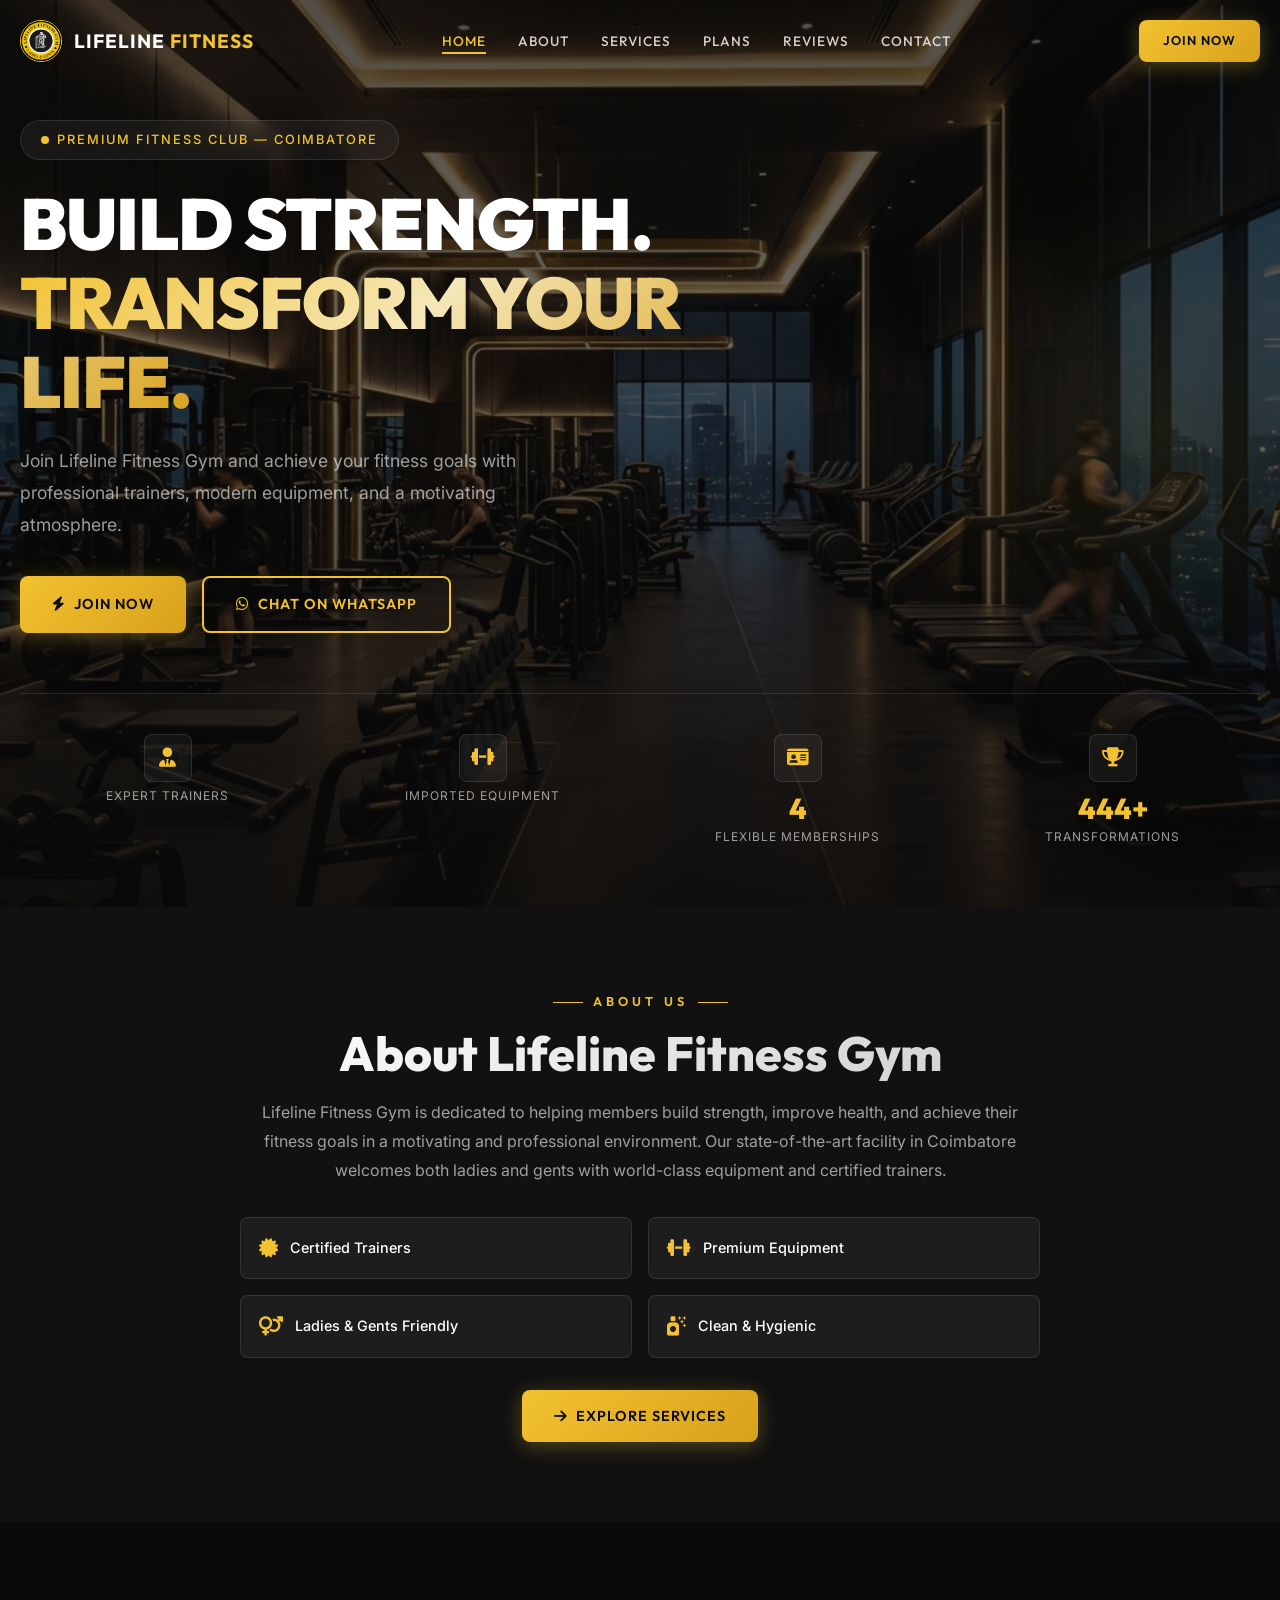
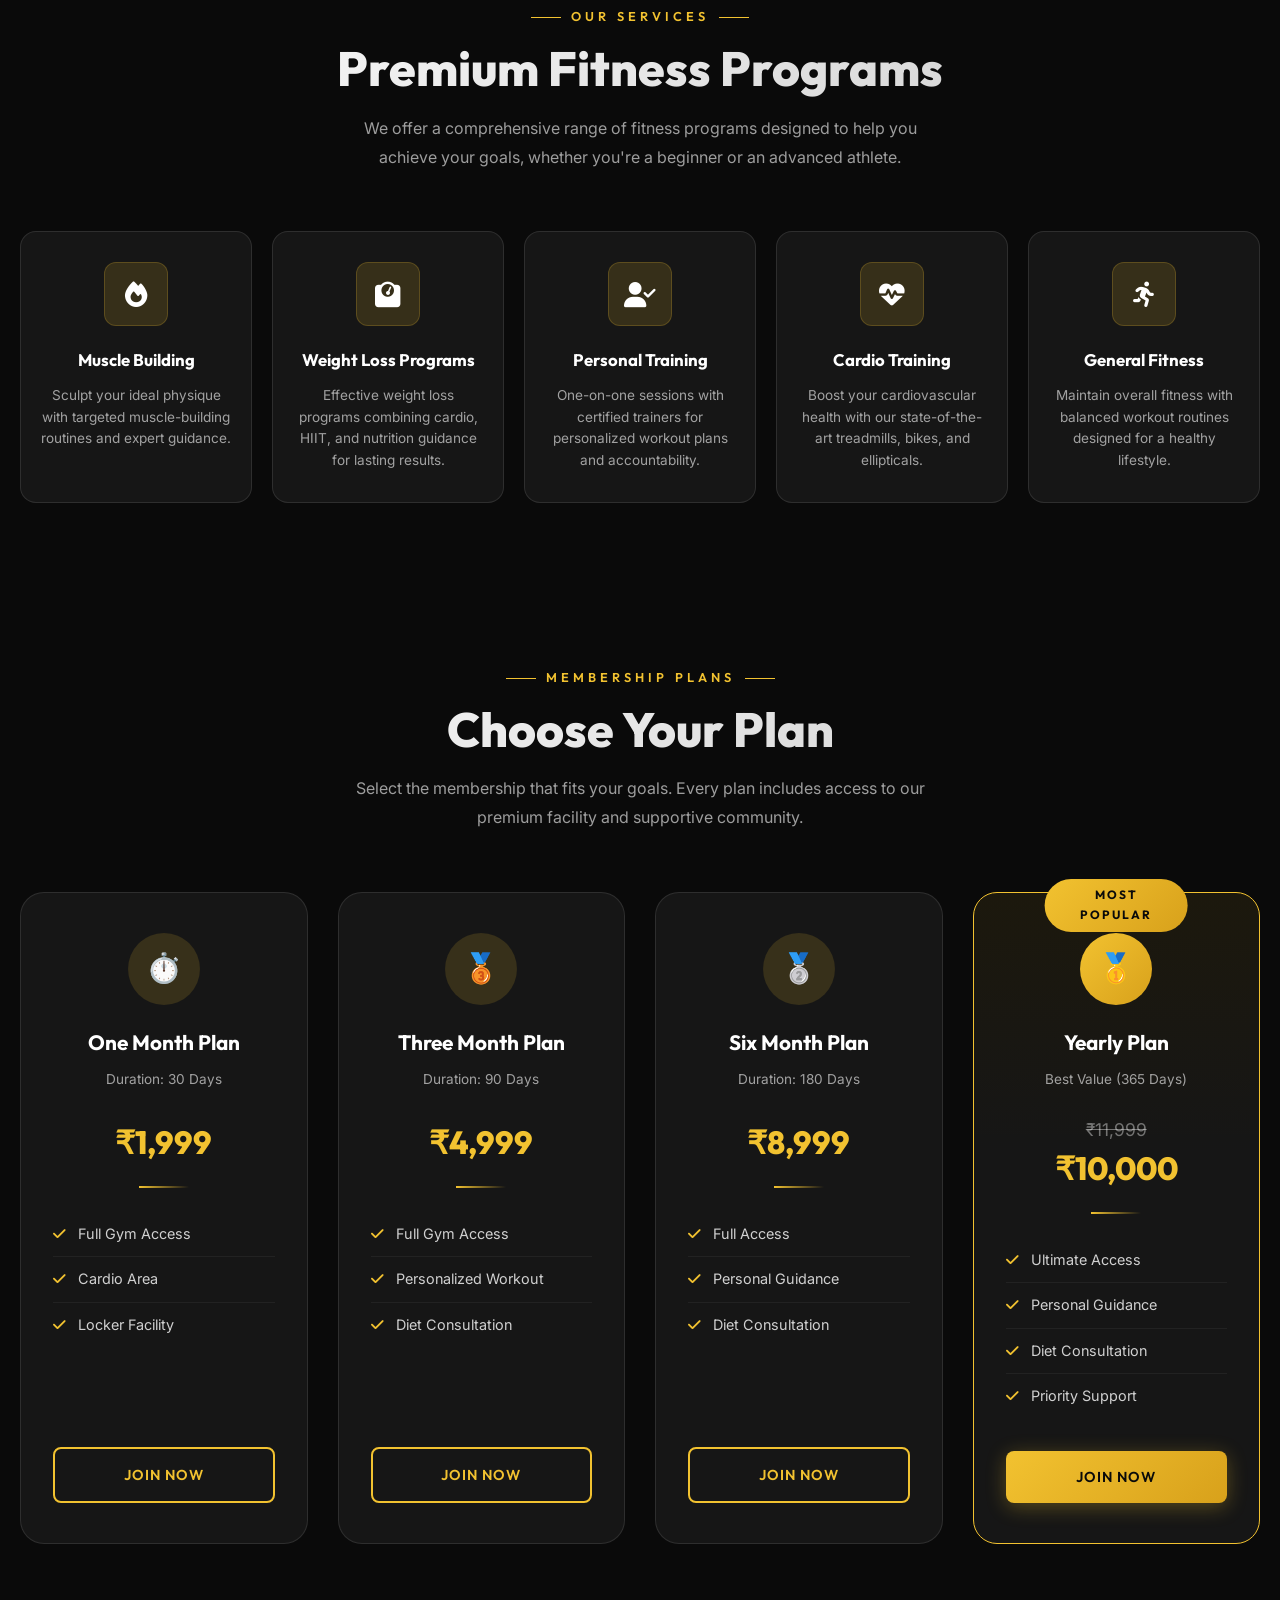
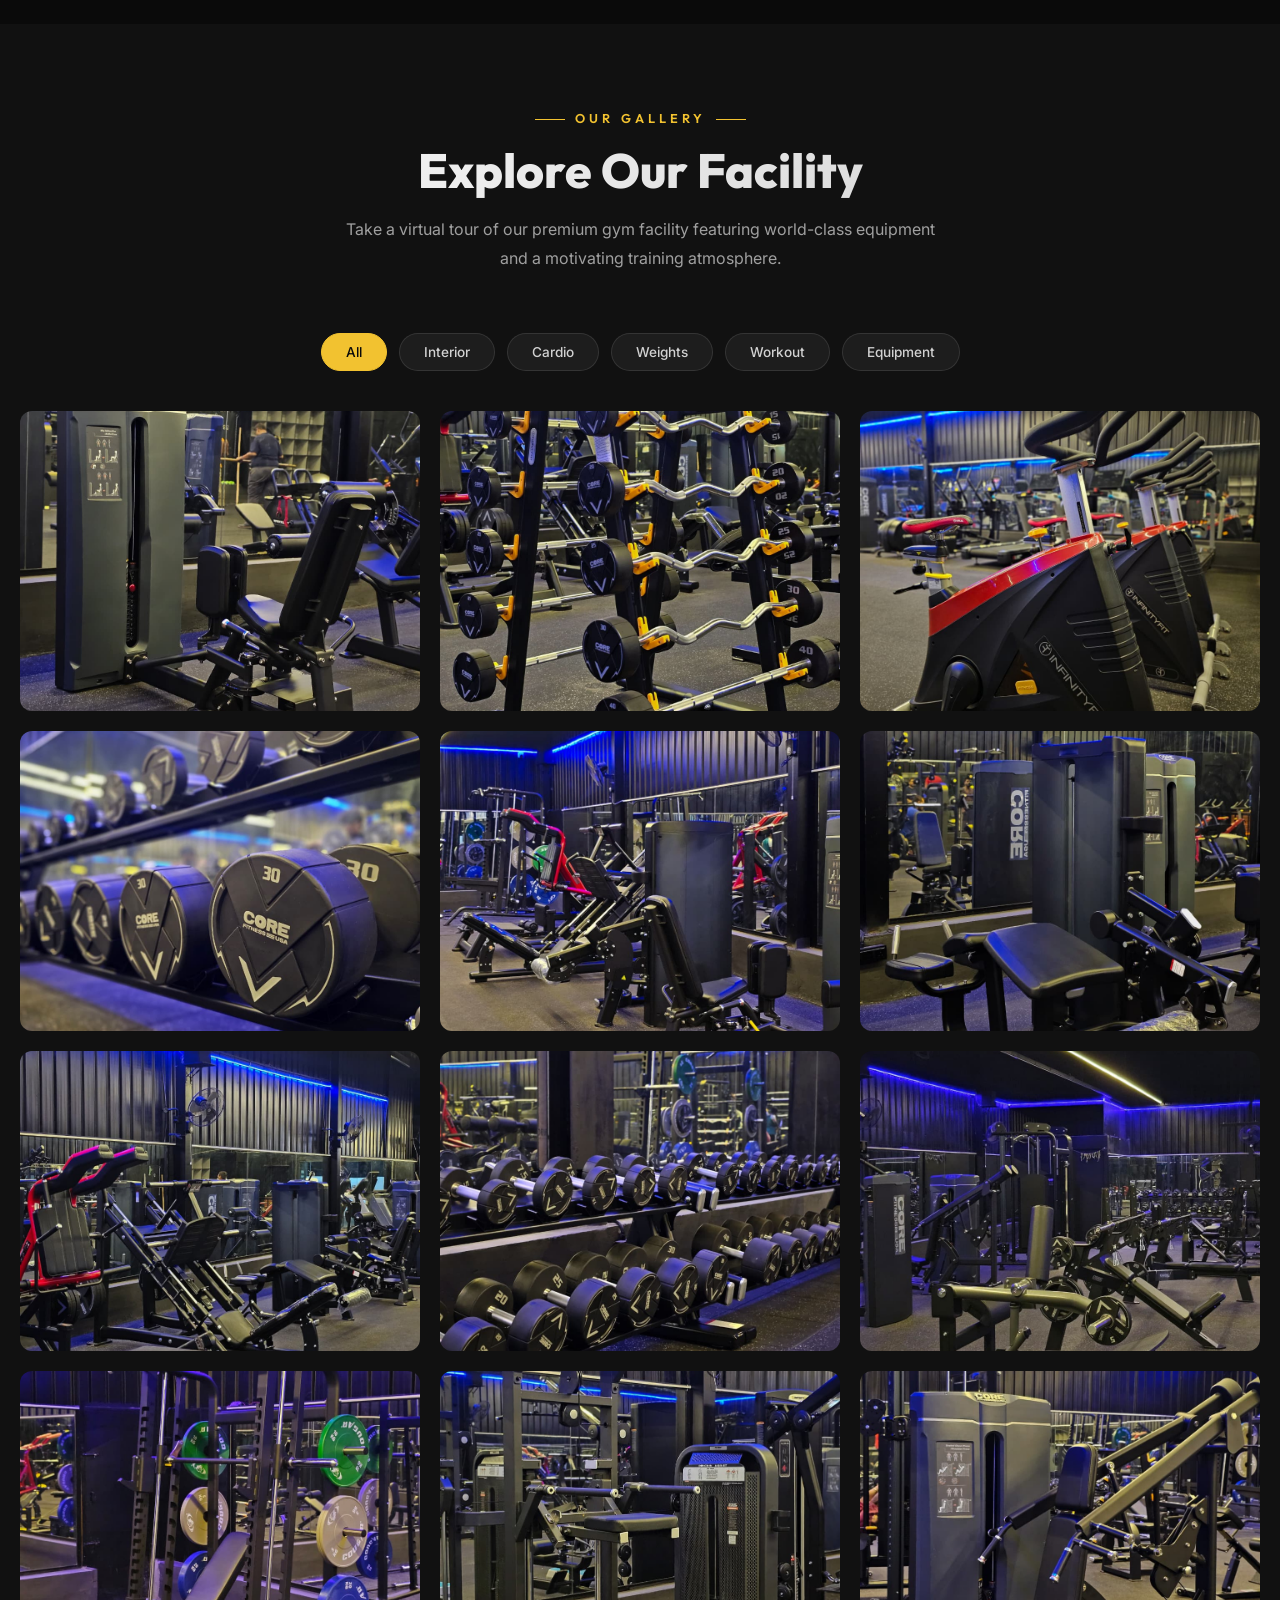
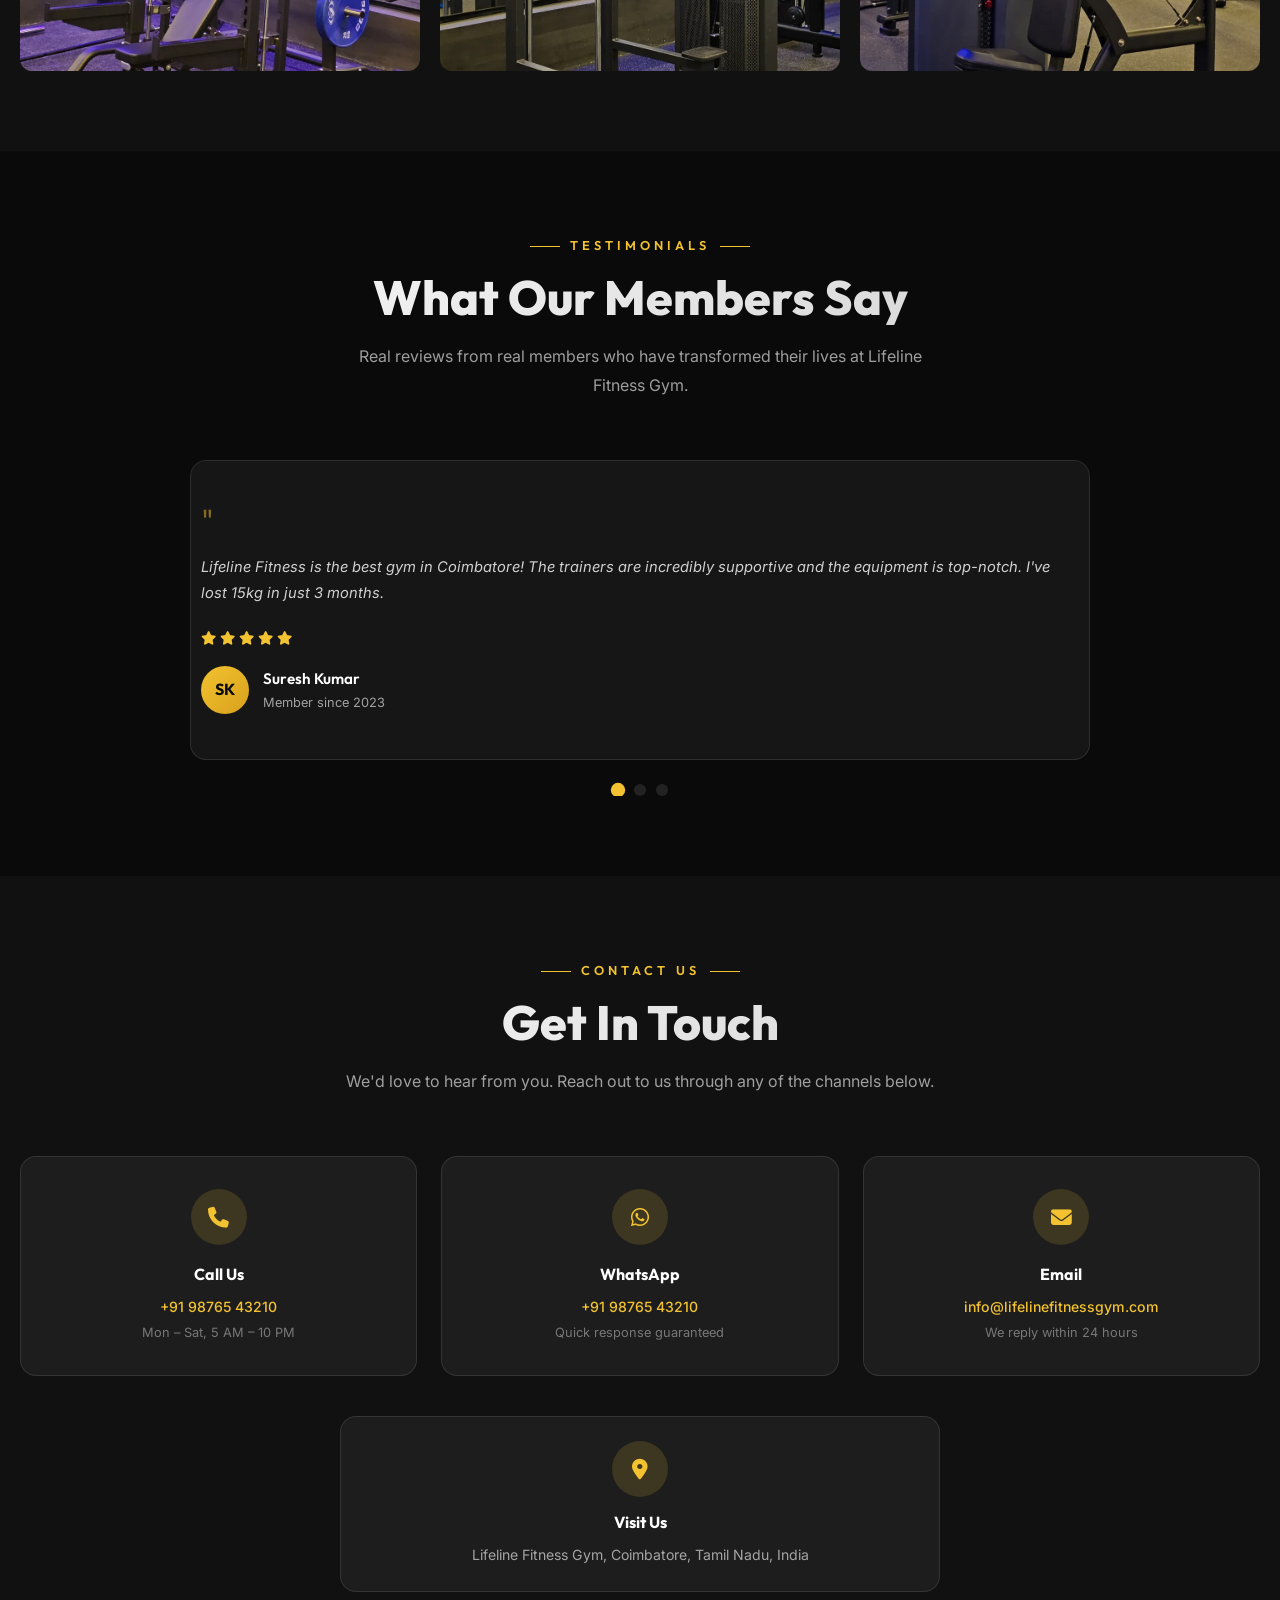
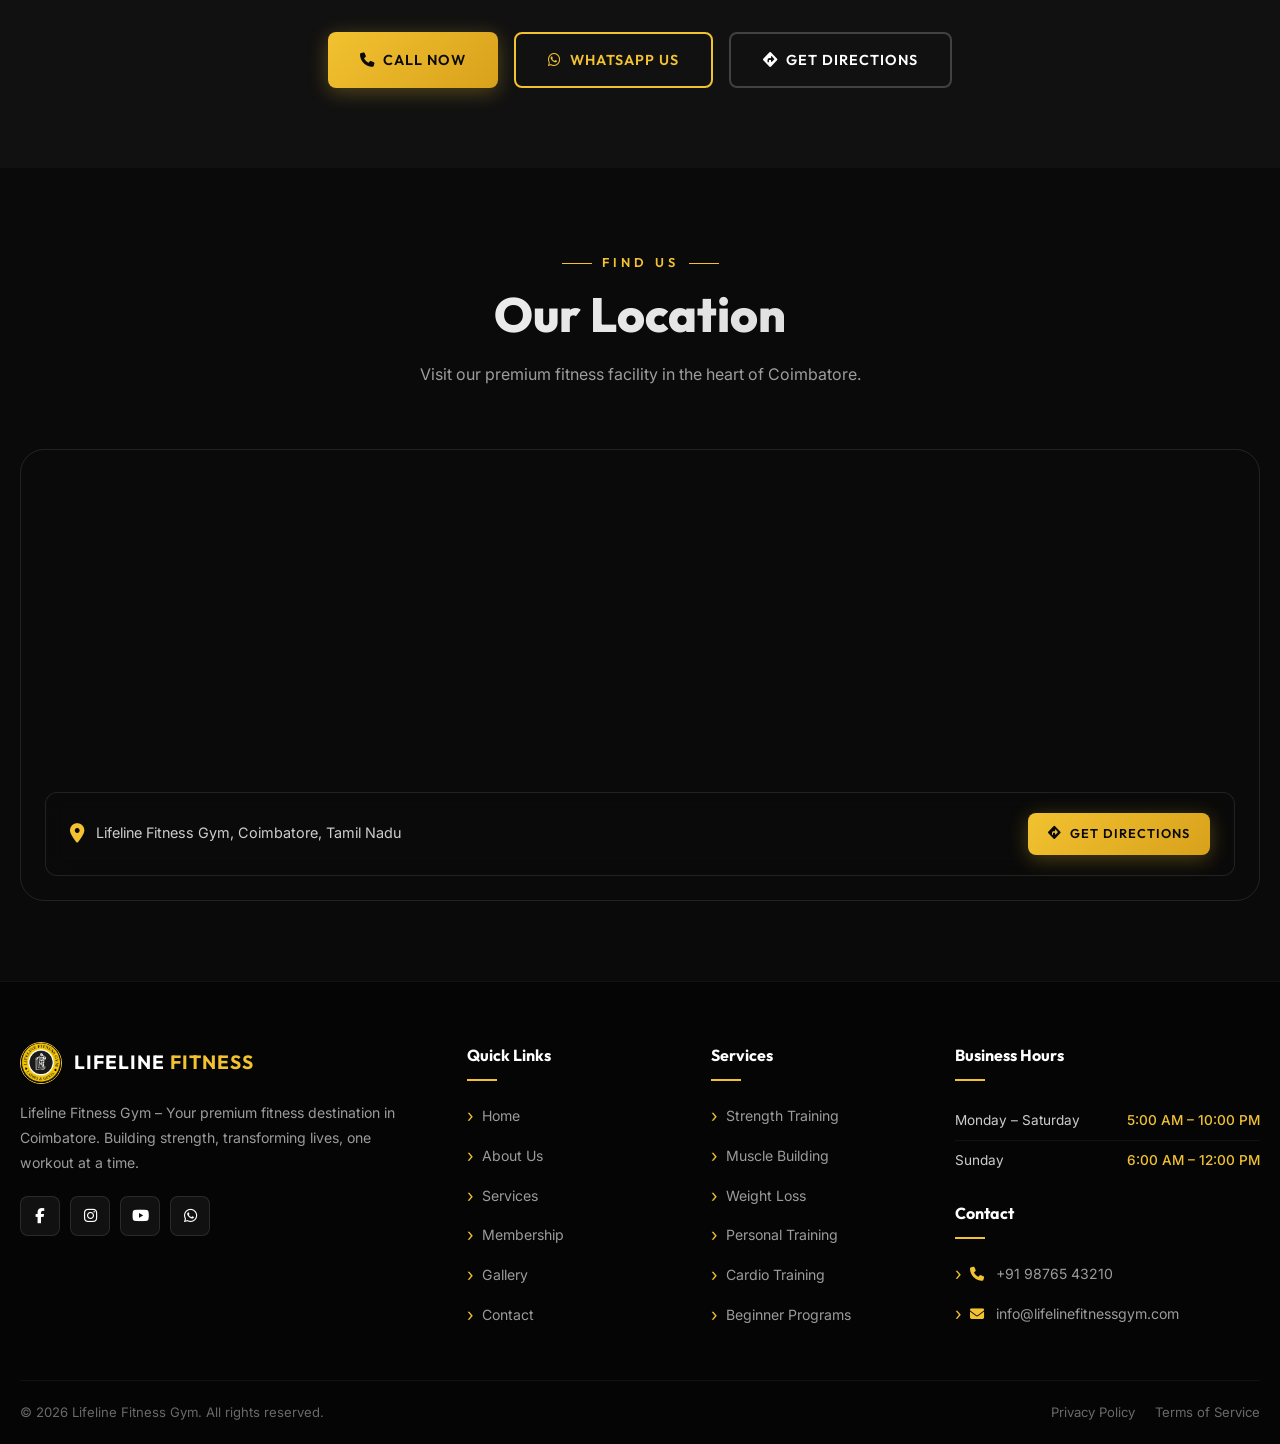
==== commit 7febfb3f: "Update gallery images, disable transformations and trainers, add logo and favicon, and fix lightbox " ====
--- a/index.html
+++ b/index.html
@@ -12,6 +12,7 @@
   <meta property="og:type" content="website">
   <meta name="theme-color" content="#0A0A0A">
   <title>Lifeline Fitness Gym – Ladies & Gents | Premium Gym in Coimbatore</title>
+  <link rel="icon" type="image/jpeg" href="images/logo.jpg">
   <link rel="stylesheet" href="style.css?v=2">
   <link rel="stylesheet" href="https://cdnjs.cloudflare.com/ajax/libs/font-awesome/6.5.1/css/all.min.css">
 </head>
@@ -31,7 +32,7 @@
   <nav class="navbar" id="navbar">
     <div class="container">
       <a href="#hero" class="nav-logo">
-        <div class="nav-logo-icon">LF</div>
+        <img src="images/logo.jpg" alt="Lifeline Fitness Gym Logo" class="nav-logo-img">
         <div class="nav-logo-text">LIFELINE <span>FITNESS</span></div>
       </a>
 
@@ -40,8 +41,8 @@
         <li><a href="#about">About</a></li>
         <li><a href="#services">Services</a></li>
         <li><a href="#plans">Plans</a></li>
-        <li><a href="trainers.html">Trainers</a></li>
-        <li><a href="transformations.html">Transformations</a></li>
+        <!-- <li><a href="trainers.html">Trainers</a></li> -->
+        <!-- <li><a href="transformations.html">Transformations</a></li> -->
         <li><a href="#testimonials">Reviews</a></li>
         <li><a href="#contact">Contact</a></li>
       </ul>
@@ -64,8 +65,8 @@
     <a href="#about">About</a>
     <a href="#services">Services</a>
     <a href="#plans">Plans</a>
-    <a href="trainers.html">Trainers</a>
-    <a href="transformations.html">Transformations</a>
+    <!-- <a href="trainers.html">Trainers</a> -->
+    <!-- <a href="transformations.html">Transformations</a> -->
     <a href="#testimonials">Reviews</a>
     <a href="#contact">Contact</a>
     <a href="#contact" class="btn btn-primary" style="margin-top: 16px;">Join Now</a>
@@ -326,6 +327,7 @@
 
 
   <!-- Transformations Section -->
+  <!--
   <section class="section transformations" id="transformations">
     <div class="container">
       <div class="section-header reveal">
@@ -391,6 +393,7 @@
       </div>
     </div>
   </section>
+  -->
 
   <!-- Gallery Section -->
   <section class="section gallery" id="gallery">
@@ -412,44 +415,86 @@
 
       <div class="gallery-grid">
         <div class="gallery-item reveal" data-category="interior">
-          <img src="images/gallery-1.png" alt="Gym Interior" loading="lazy">
+          <img src="gym/gym-1.jpeg" alt="Gym Interior" loading="lazy">
           <div class="gallery-item-overlay">
             <span class="gallery-item-title">Gym Interior</span>
           </div>
           <div class="gallery-item-zoom"><i class="fas fa-expand"></i></div>
         </div>
+        <div class="gallery-item reveal" data-category="workout">
+          <img src="gym/gym-2.jpeg" alt="Workout Area" loading="lazy">
+          <div class="gallery-item-overlay">
+            <span class="gallery-item-title">Workout Area</span>
+          </div>
+          <div class="gallery-item-zoom"><i class="fas fa-expand"></i></div>
+        </div>
         <div class="gallery-item reveal" data-category="cardio">
-          <img src="images/gallery-2.png" alt="Cardio Zone" loading="lazy">
+          <img src="gym/gym-3.jpeg" alt="Cardio Zone" loading="lazy">
           <div class="gallery-item-overlay">
             <span class="gallery-item-title">Cardio Zone</span>
           </div>
           <div class="gallery-item-zoom"><i class="fas fa-expand"></i></div>
         </div>
         <div class="gallery-item reveal" data-category="weights">
-          <img src="images/gallery-3.png" alt="Weight Training Area" loading="lazy">
+          <img src="gym/gym-4.jpeg" alt="Weight Training Area" loading="lazy">
           <div class="gallery-item-overlay">
             <span class="gallery-item-title">Weight Training Area</span>
           </div>
           <div class="gallery-item-zoom"><i class="fas fa-expand"></i></div>
         </div>
+        <div class="gallery-item reveal" data-category="equipment">
+          <img src="gym/gym-5.jpeg" alt="Equipment Showcase" loading="lazy">
+          <div class="gallery-item-overlay">
+            <span class="gallery-item-title">Equipment Showcase</span>
+          </div>
+          <div class="gallery-item-zoom"><i class="fas fa-expand"></i></div>
+        </div>
         <div class="gallery-item reveal" data-category="workout">
-          <img src="images/gallery-4.png" alt="Workout Area" loading="lazy">
-          <div class="gallery-item-overlay">
-            <span class="gallery-item-title">Workout Area</span>
+          <img src="gym/gym-6.jpeg" alt="Members Training" loading="lazy">
+          <div class="gallery-item-overlay">
+            <span class="gallery-item-title">Members Training</span>
+          </div>
+          <div class="gallery-item-zoom"><i class="fas fa-expand"></i></div>
+        </div>
+        <div class="gallery-item reveal" data-category="interior">
+          <img src="gym/gym-7.jpeg" alt="Gym Setup" loading="lazy">
+          <div class="gallery-item-overlay">
+            <span class="gallery-item-title">Gym Setup</span>
+          </div>
+          <div class="gallery-item-zoom"><i class="fas fa-expand"></i></div>
+        </div>
+        <div class="gallery-item reveal" data-category="weights">
+          <img src="gym/gym-8.jpeg" alt="Strength Training" loading="lazy">
+          <div class="gallery-item-overlay">
+            <span class="gallery-item-title">Strength Training</span>
+          </div>
+          <div class="gallery-item-zoom"><i class="fas fa-expand"></i></div>
+        </div>
+        <div class="gallery-item reveal" data-category="equipment">
+          <img src="gym/gym-9.jpeg" alt="Fitness Equipment" loading="lazy">
+          <div class="gallery-item-overlay">
+            <span class="gallery-item-title">Fitness Equipment</span>
+          </div>
+          <div class="gallery-item-zoom"><i class="fas fa-expand"></i></div>
+        </div>
+        <div class="gallery-item reveal" data-category="cardio">
+          <img src="gym/gym-10.jpeg" alt="Cardio Machines" loading="lazy">
+          <div class="gallery-item-overlay">
+            <span class="gallery-item-title">Cardio Machines</span>
           </div>
           <div class="gallery-item-zoom"><i class="fas fa-expand"></i></div>
         </div>
         <div class="gallery-item reveal" data-category="workout">
-          <img src="images/gallery-5.png" alt="Members Training" loading="lazy">
-          <div class="gallery-item-overlay">
-            <span class="gallery-item-title">Members Training</span>
-          </div>
-          <div class="gallery-item-zoom"><i class="fas fa-expand"></i></div>
-        </div>
-        <div class="gallery-item reveal" data-category="equipment">
-          <img src="images/gallery-6.png" alt="Equipment Showcase" loading="lazy">
-          <div class="gallery-item-overlay">
-            <span class="gallery-item-title">Equipment Showcase</span>
+          <img src="gym/gym-11.jpeg" alt="Training Session" loading="lazy">
+          <div class="gallery-item-overlay">
+            <span class="gallery-item-title">Training Session</span>
+          </div>
+          <div class="gallery-item-zoom"><i class="fas fa-expand"></i></div>
+        </div>
+        <div class="gallery-item reveal" data-category="interior">
+          <img src="gym/gym-12.jpeg" alt="Gym Environment" loading="lazy">
+          <div class="gallery-item-overlay">
+            <span class="gallery-item-title">Gym Environment</span>
           </div>
           <div class="gallery-item-zoom"><i class="fas fa-expand"></i></div>
         </div>
@@ -636,7 +681,7 @@
       <div class="footer-grid">
         <div class="footer-brand">
           <a href="#hero" class="nav-logo">
-            <div class="nav-logo-icon">LF</div>
+            <img src="images/logo.jpg" alt="Lifeline Fitness Gym Logo" class="nav-logo-img">
             <div class="nav-logo-text">LIFELINE <span>FITNESS</span></div>
           </a>
           <p class="footer-desc">
@@ -657,8 +702,8 @@
             <li><a href="#about">About Us</a></li>
             <li><a href="#services">Services</a></li>
             <li><a href="#plans">Membership</a></li>
-            <li><a href="trainers.html">Trainers</a></li>
-            <li><a href="transformations.html">Transformations</a></li>
+            <!-- <li><a href="trainers.html">Trainers</a></li> -->
+            <!-- <li><a href="transformations.html">Transformations</a></li> -->
             <li><a href="#gallery">Gallery</a></li>
             <li><a href="#contact">Contact</a></li>
           </ul>
--- a/style.css
+++ b/style.css
@@ -345,6 +345,14 @@
   color: var(--bg-primary);
 }
 
+.nav-logo-img {
+  width: 42px;
+  height: 42px;
+  border-radius: 50%;
+  object-fit: cover;
+  border: 1.5px solid var(--gold);
+}
+
 .nav-logo-text {
   font-family: var(--font-heading);
   font-weight: 700;
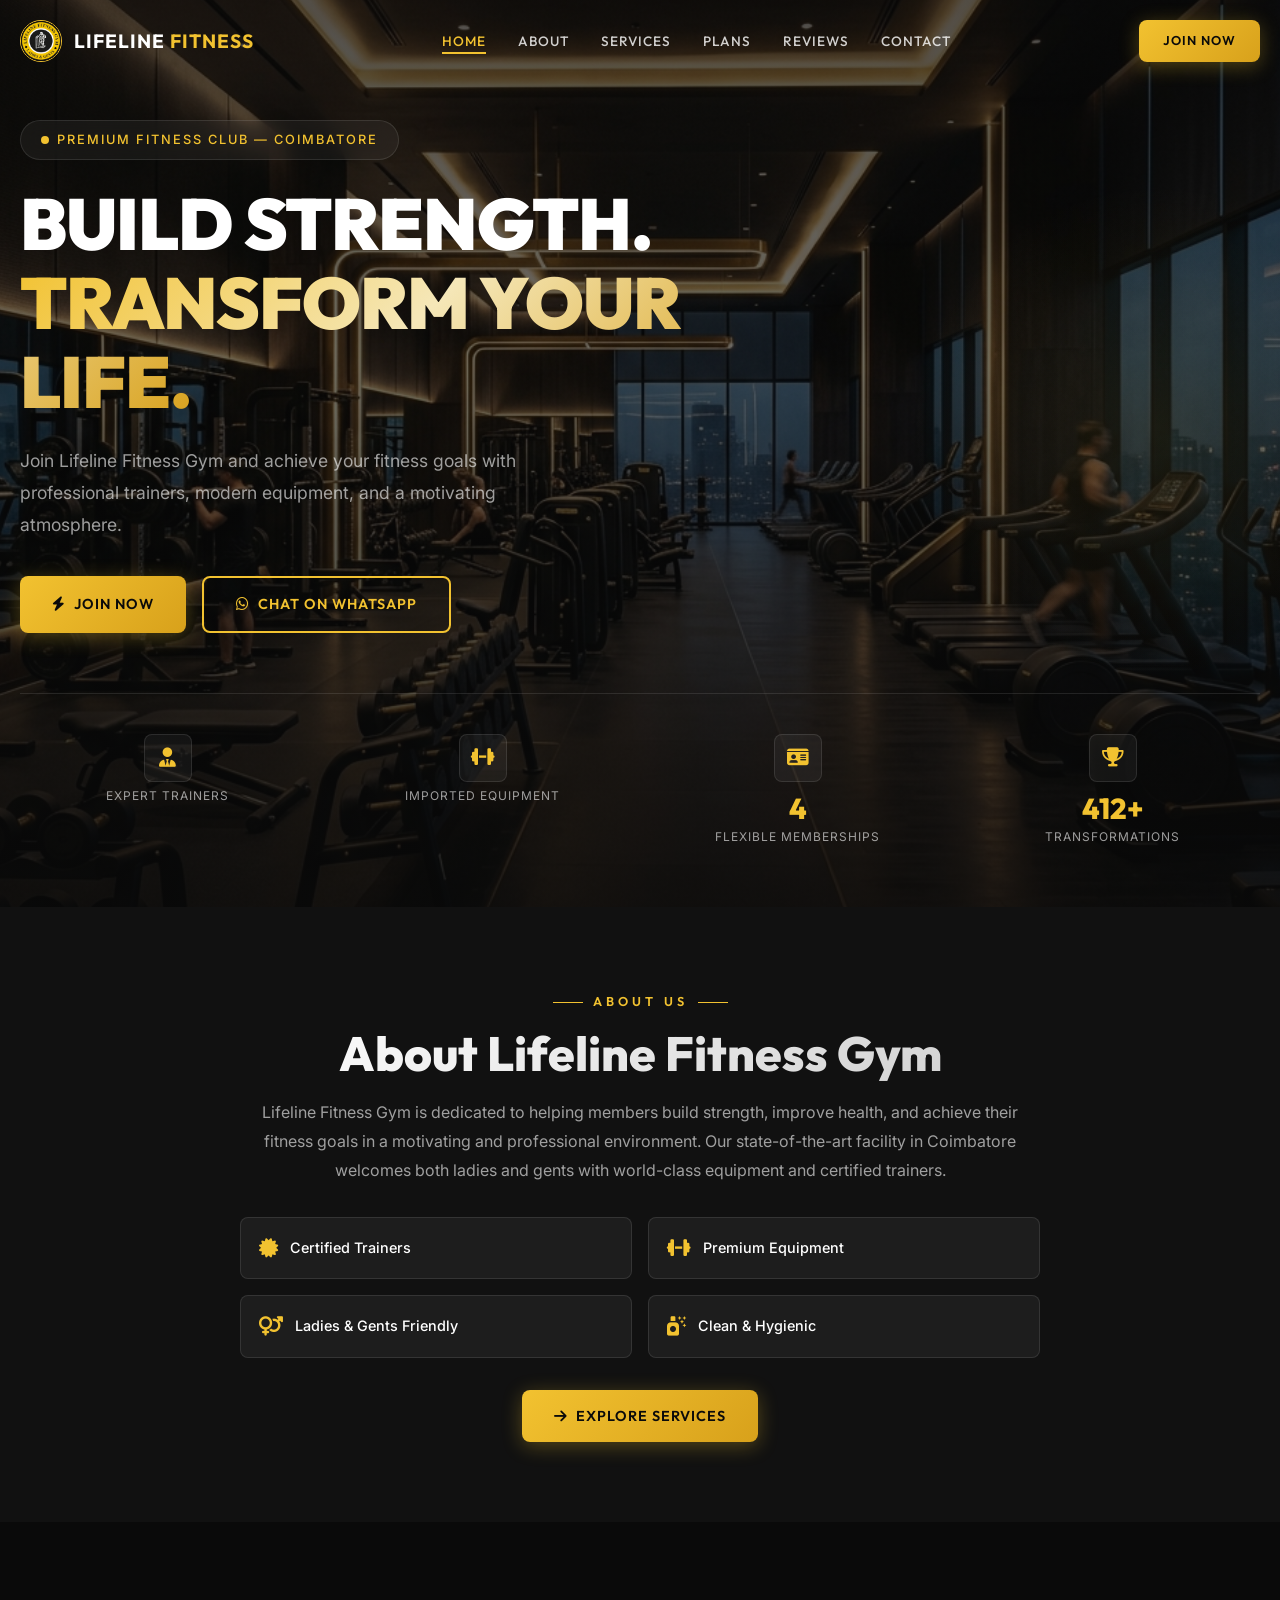
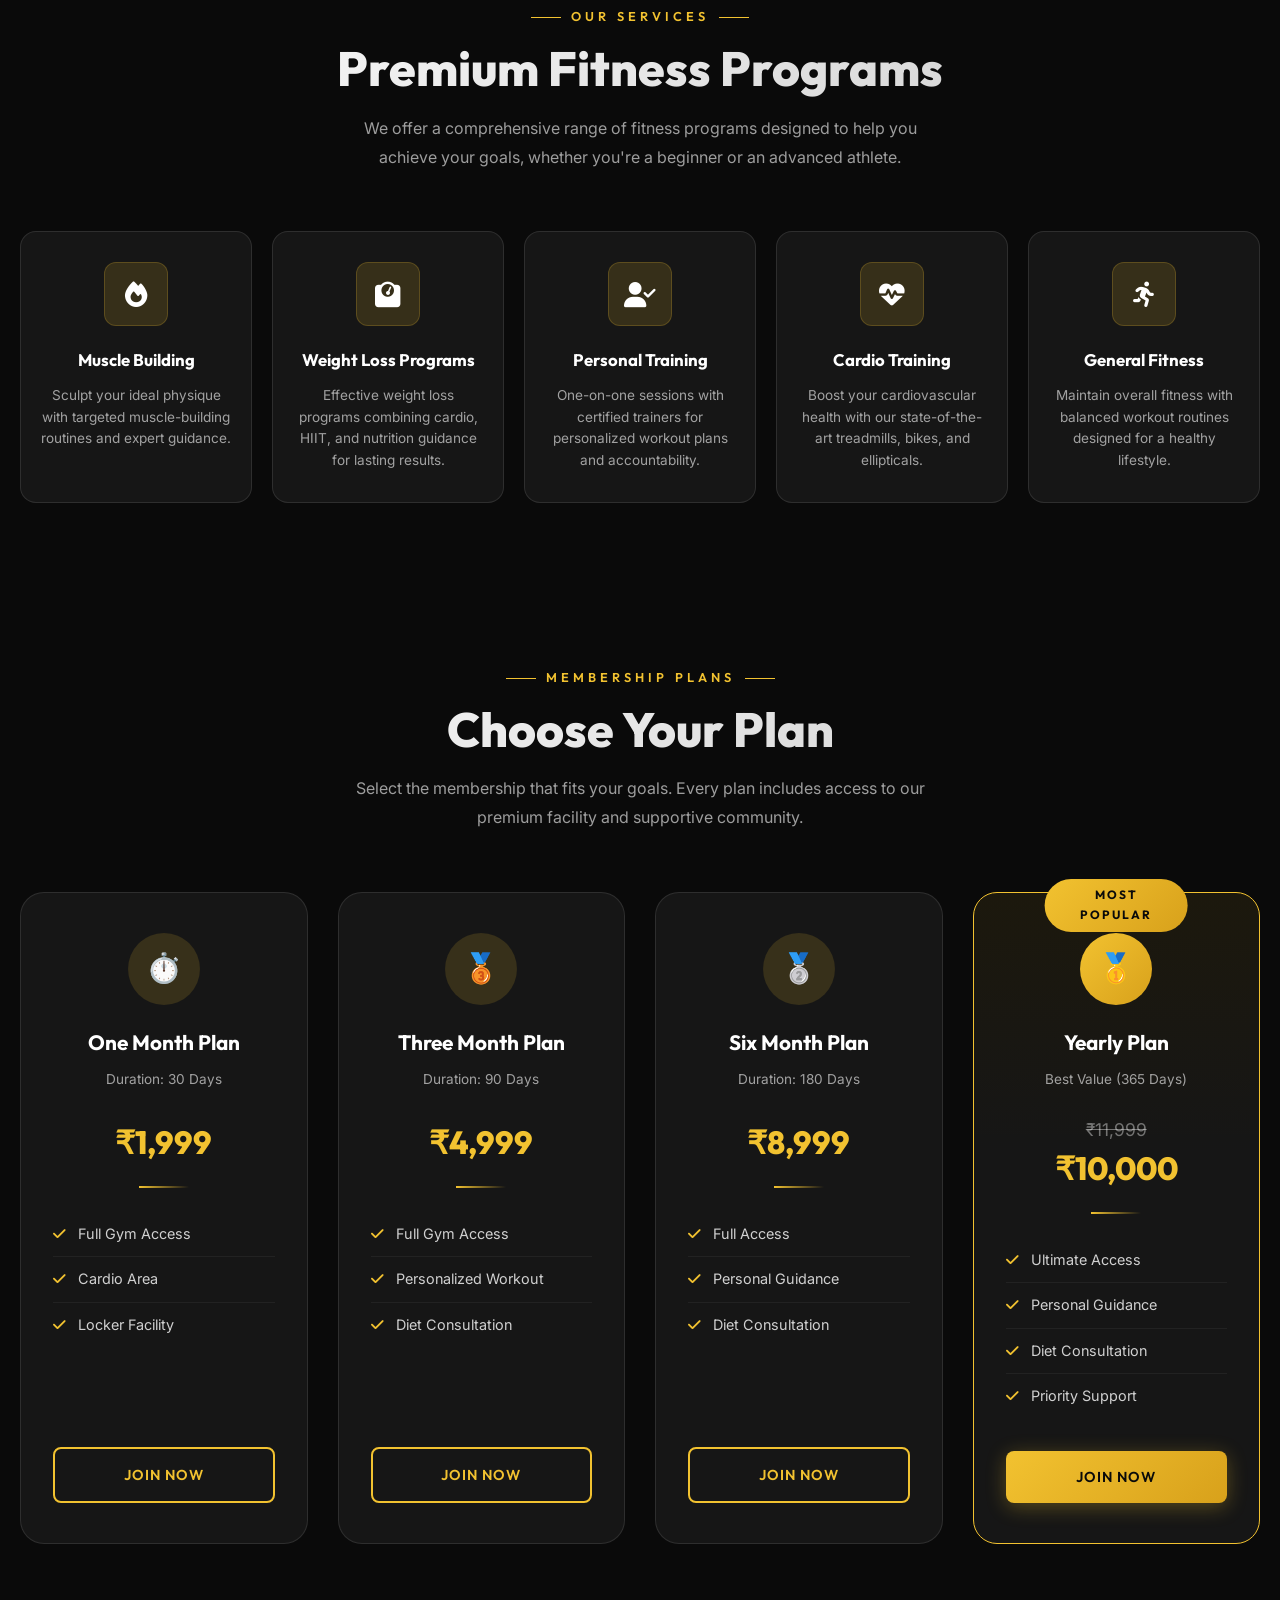
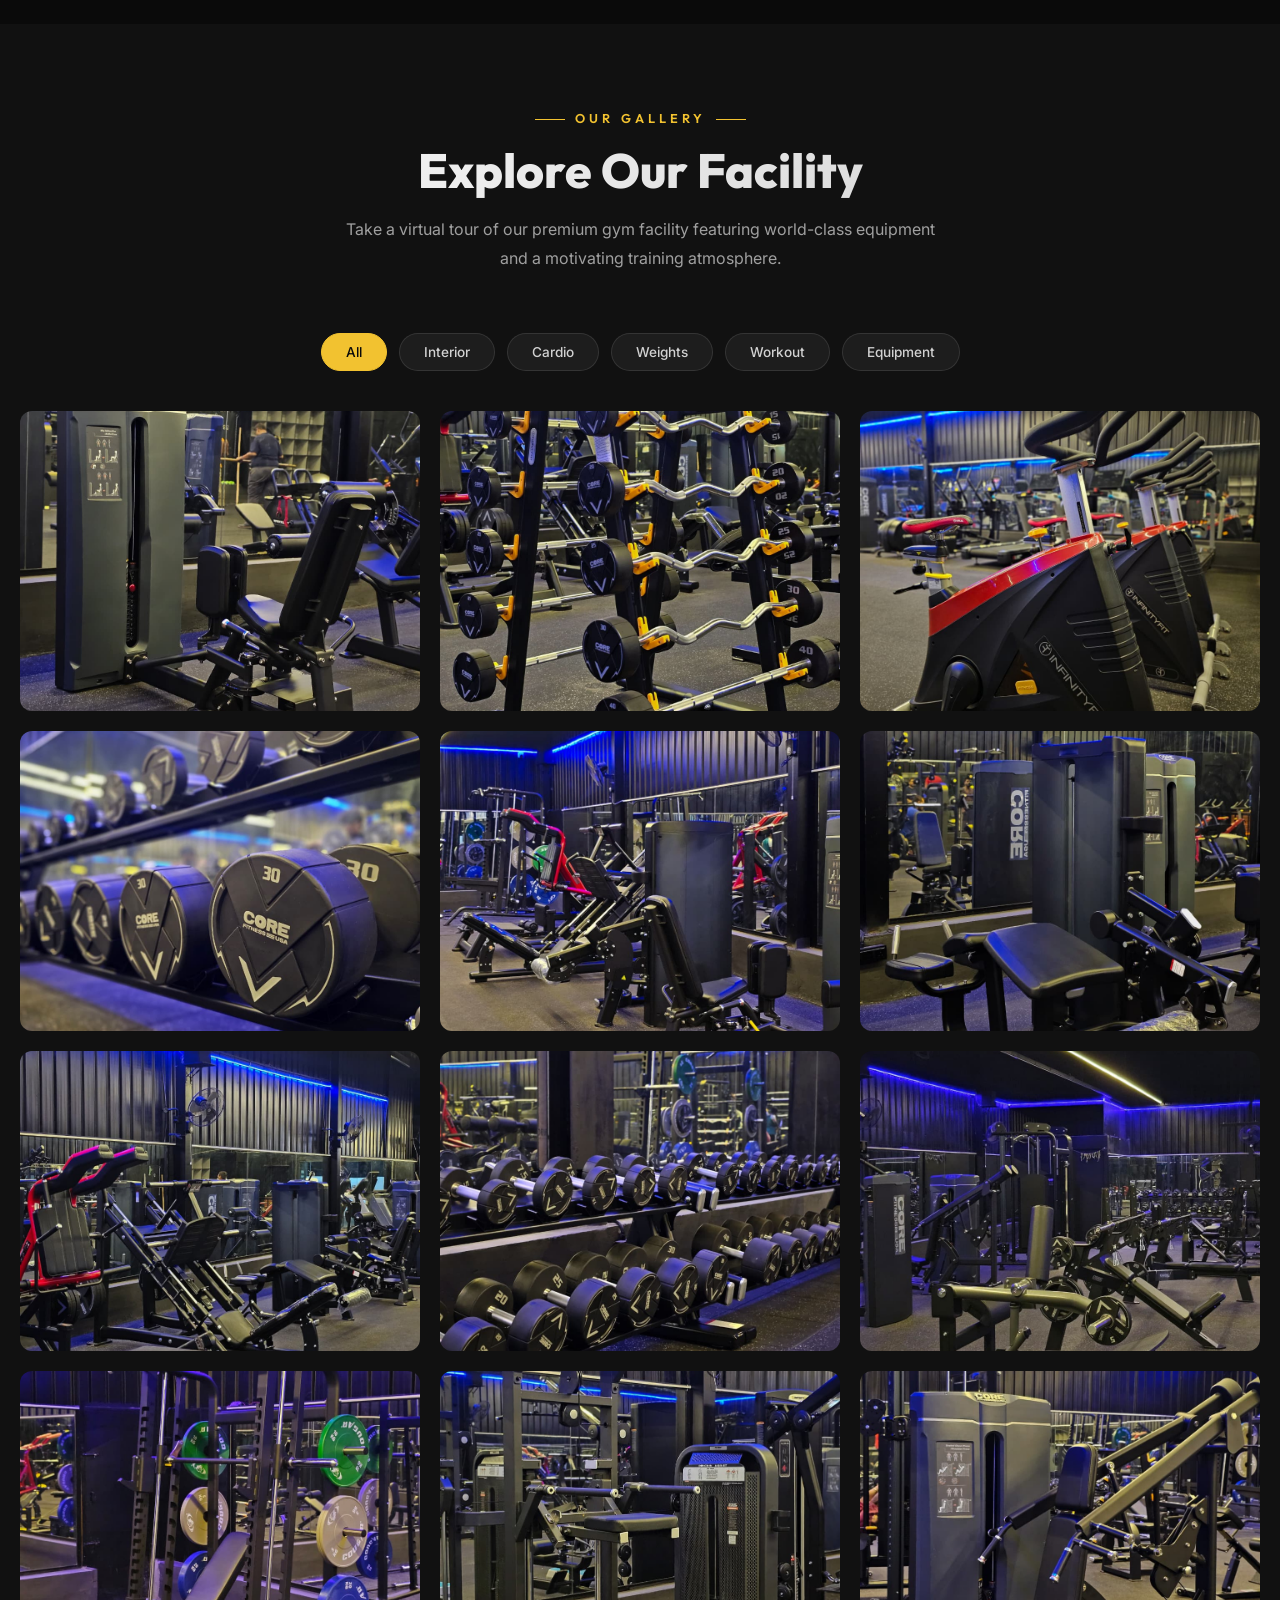
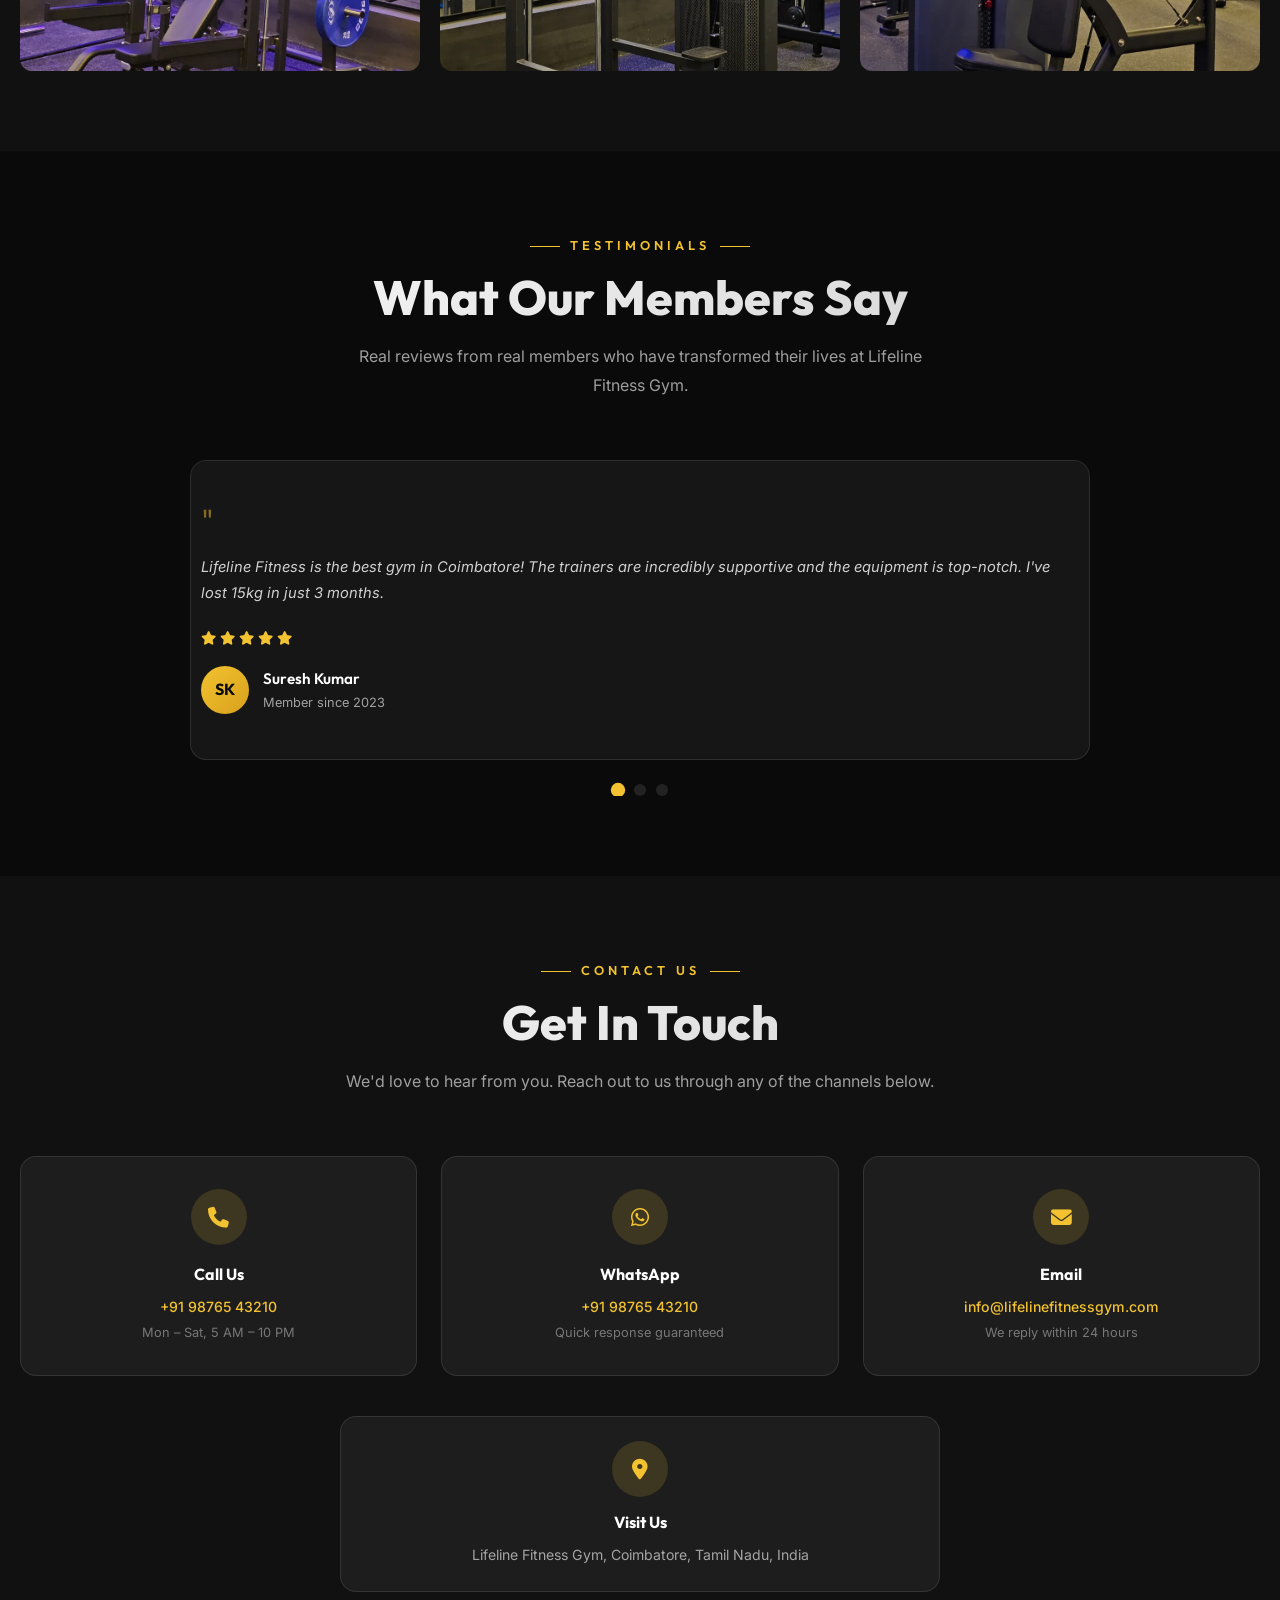
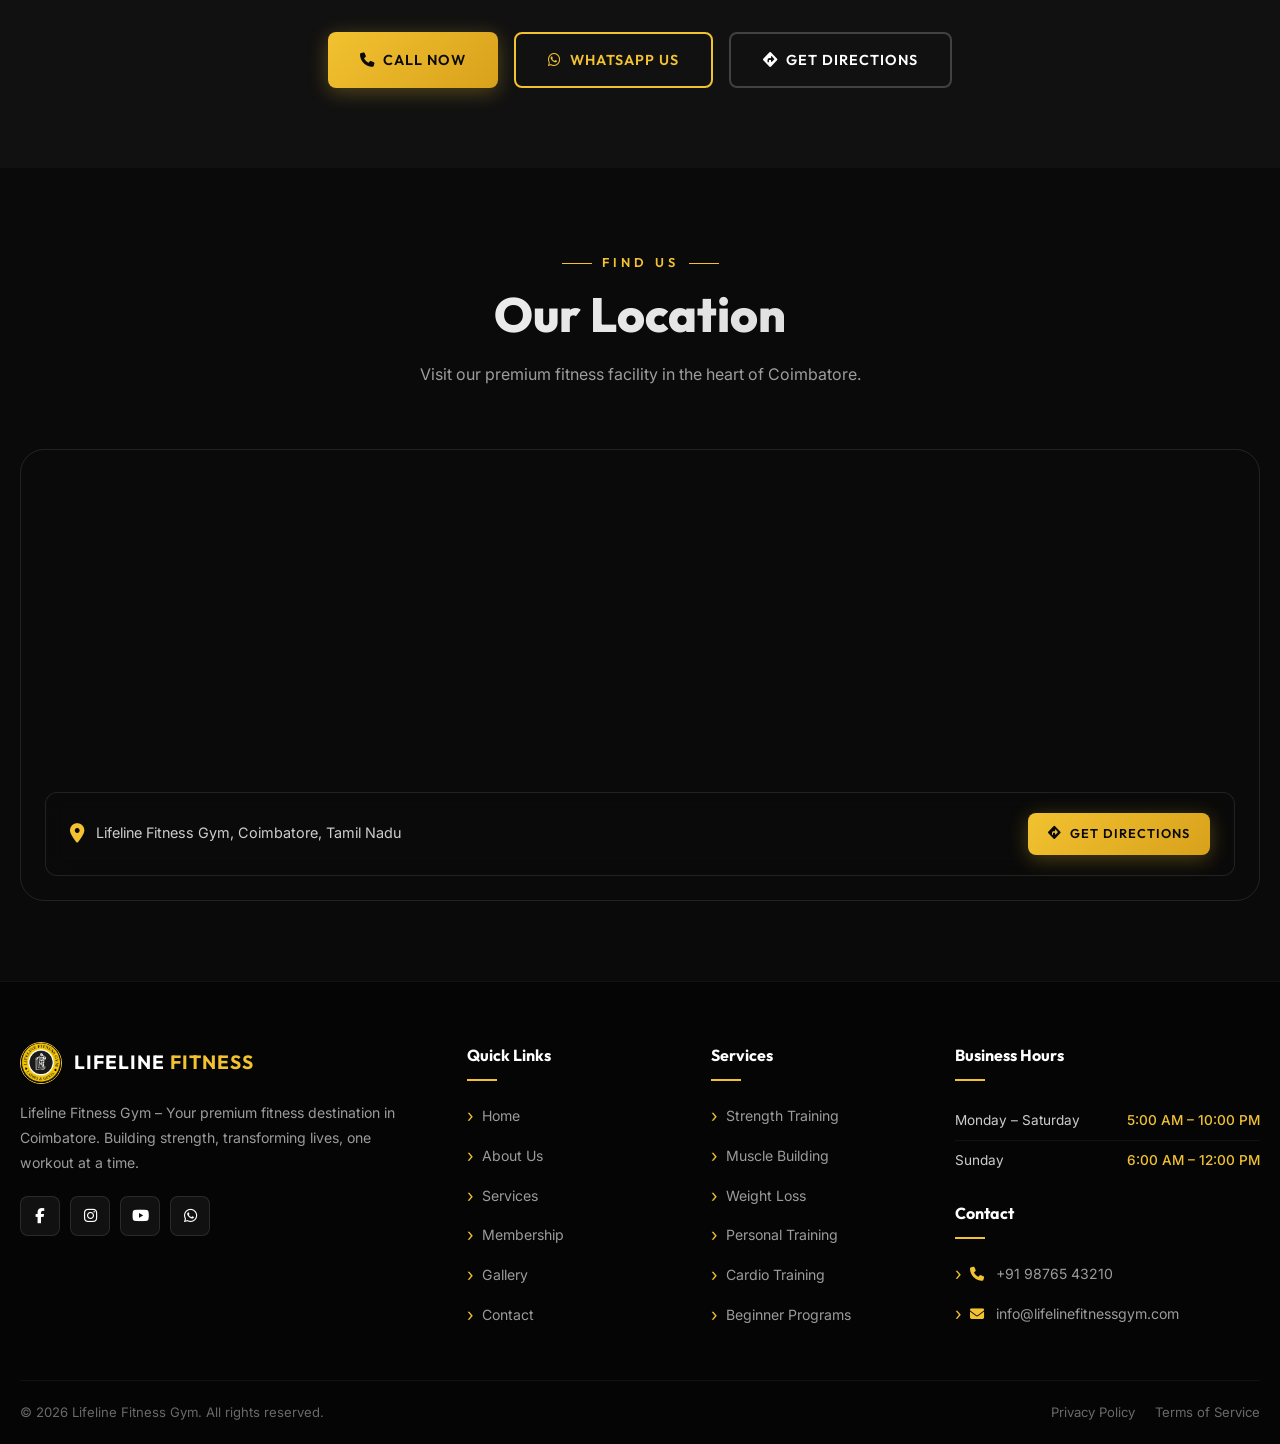
==== commit bd7f3491: "Fix logo size by adding inline styling and bumping stylesheet cache-buster" ====
--- a/index.html
+++ b/index.html
@@ -13,7 +13,7 @@
   <meta name="theme-color" content="#0A0A0A">
   <title>Lifeline Fitness Gym – Ladies & Gents | Premium Gym in Coimbatore</title>
   <link rel="icon" type="image/jpeg" href="images/logo.jpg">
-  <link rel="stylesheet" href="style.css?v=2">
+  <link rel="stylesheet" href="style.css?v=3">
   <link rel="stylesheet" href="https://cdnjs.cloudflare.com/ajax/libs/font-awesome/6.5.1/css/all.min.css">
 </head>
 <body style="overflow: hidden;">
@@ -32,7 +32,7 @@
   <nav class="navbar" id="navbar">
     <div class="container">
       <a href="#hero" class="nav-logo">
-        <img src="images/logo.jpg" alt="Lifeline Fitness Gym Logo" class="nav-logo-img">
+        <img src="images/logo.jpg" alt="Lifeline Fitness Gym Logo" class="nav-logo-img" style="width: 42px; height: 42px; border-radius: 50%; object-fit: cover; border: 1.5px solid var(--gold);">
         <div class="nav-logo-text">LIFELINE <span>FITNESS</span></div>
       </a>
 
@@ -681,7 +681,7 @@
       <div class="footer-grid">
         <div class="footer-brand">
           <a href="#hero" class="nav-logo">
-            <img src="images/logo.jpg" alt="Lifeline Fitness Gym Logo" class="nav-logo-img">
+            <img src="images/logo.jpg" alt="Lifeline Fitness Gym Logo" class="nav-logo-img" style="width: 42px; height: 42px; border-radius: 50%; object-fit: cover; border: 1.5px solid var(--gold);">
             <div class="nav-logo-text">LIFELINE <span>FITNESS</span></div>
           </a>
           <p class="footer-desc">
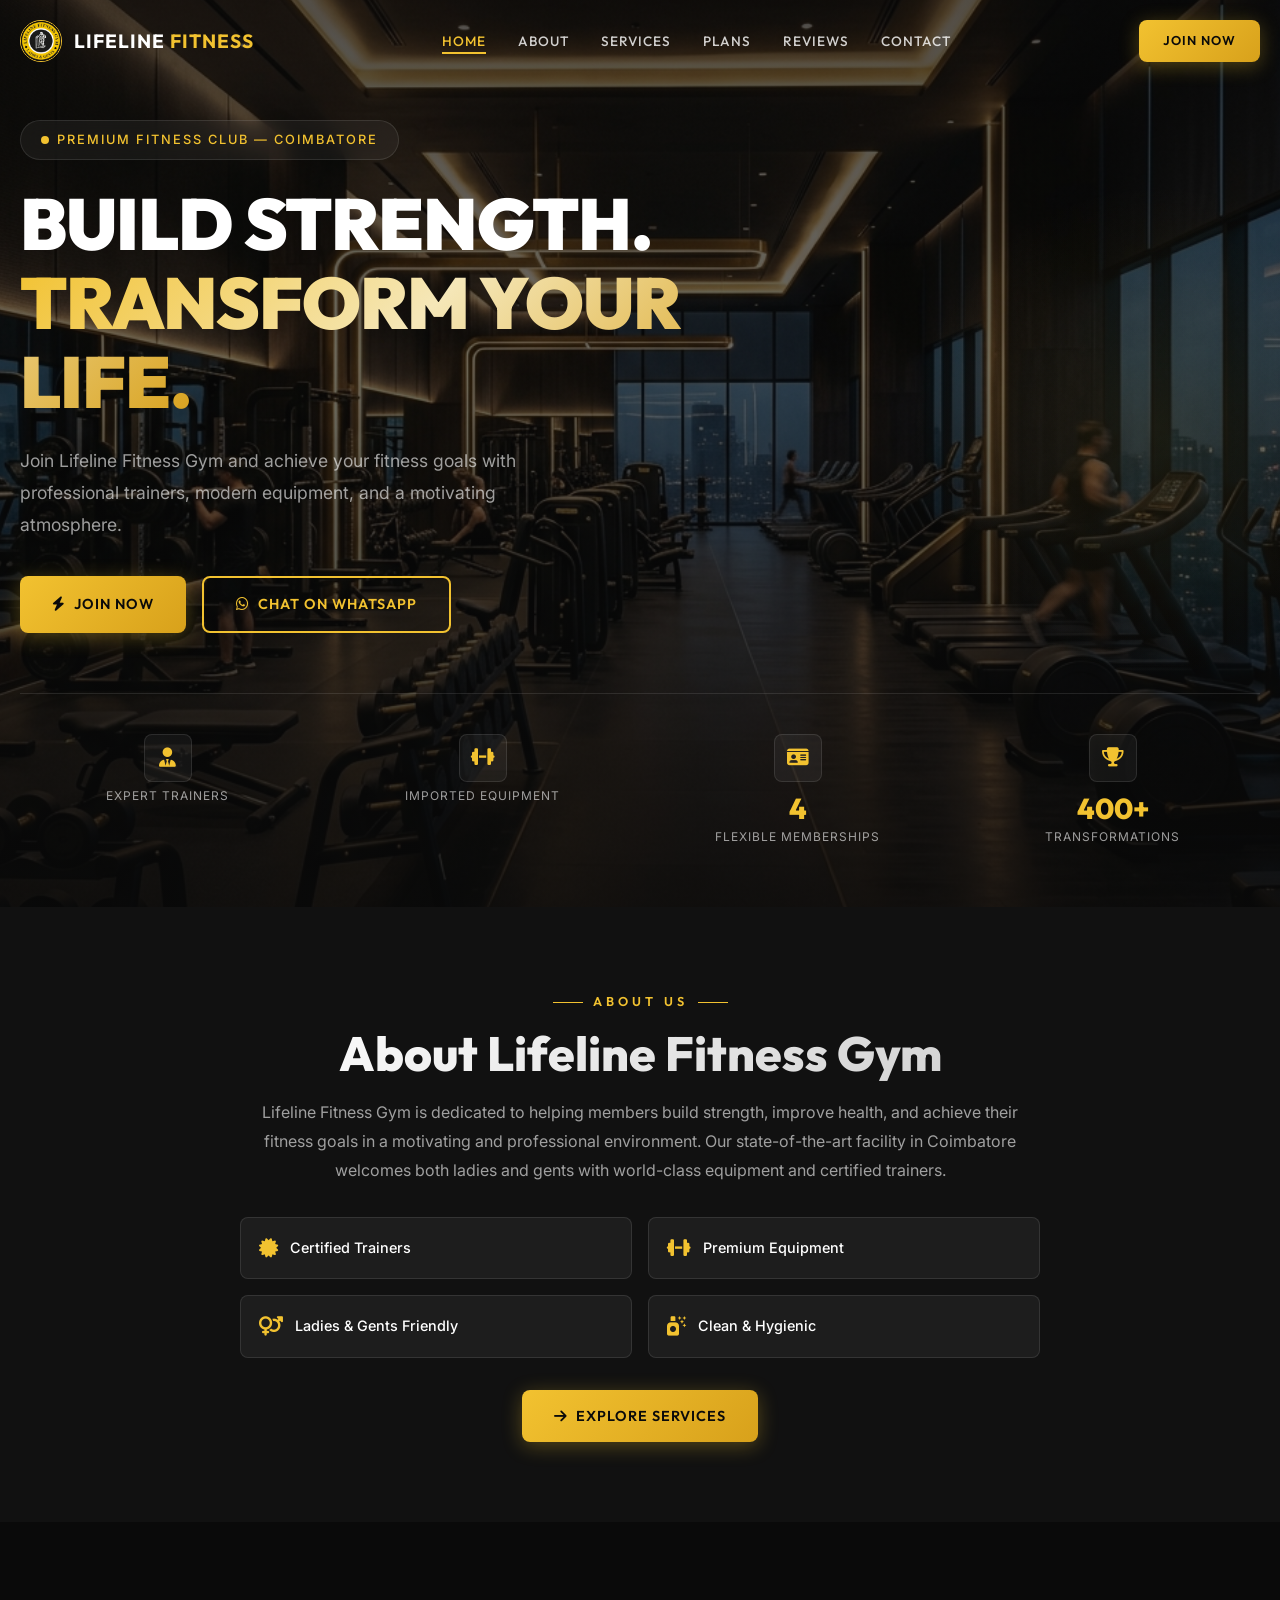
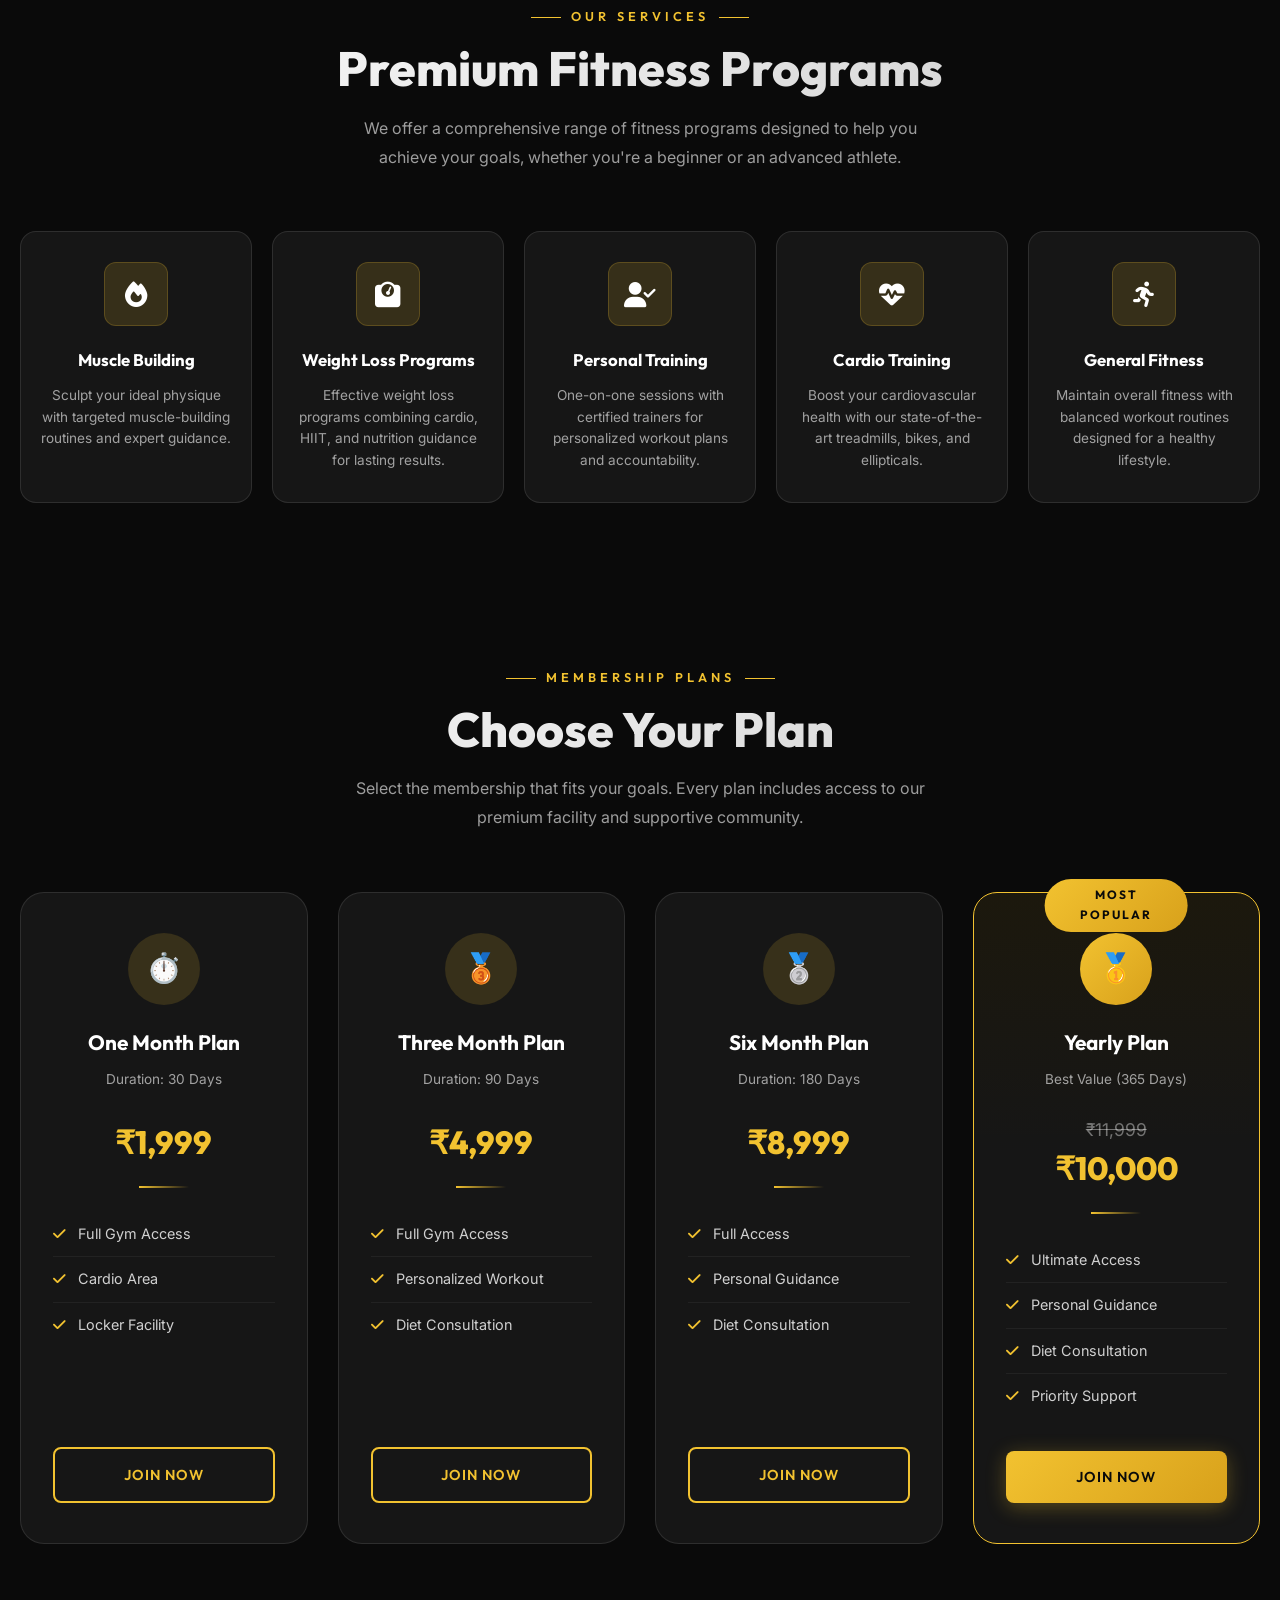
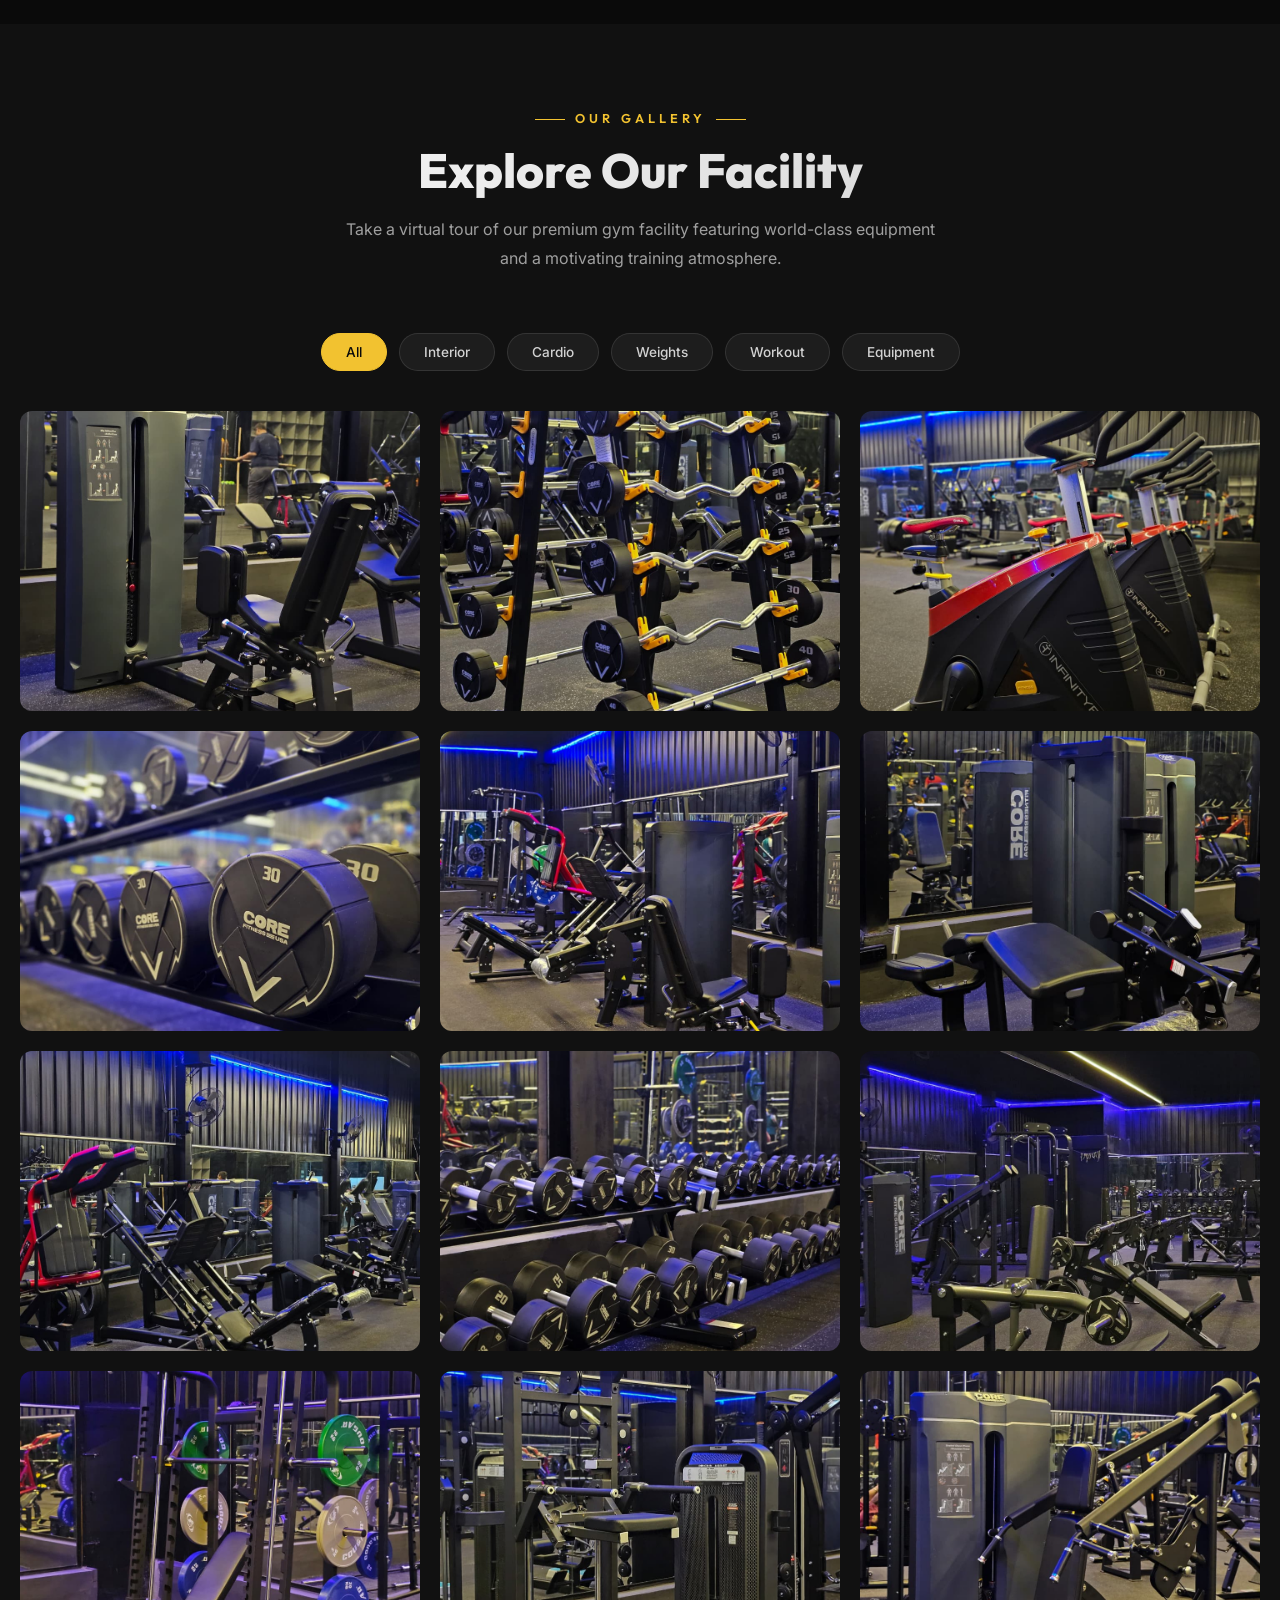
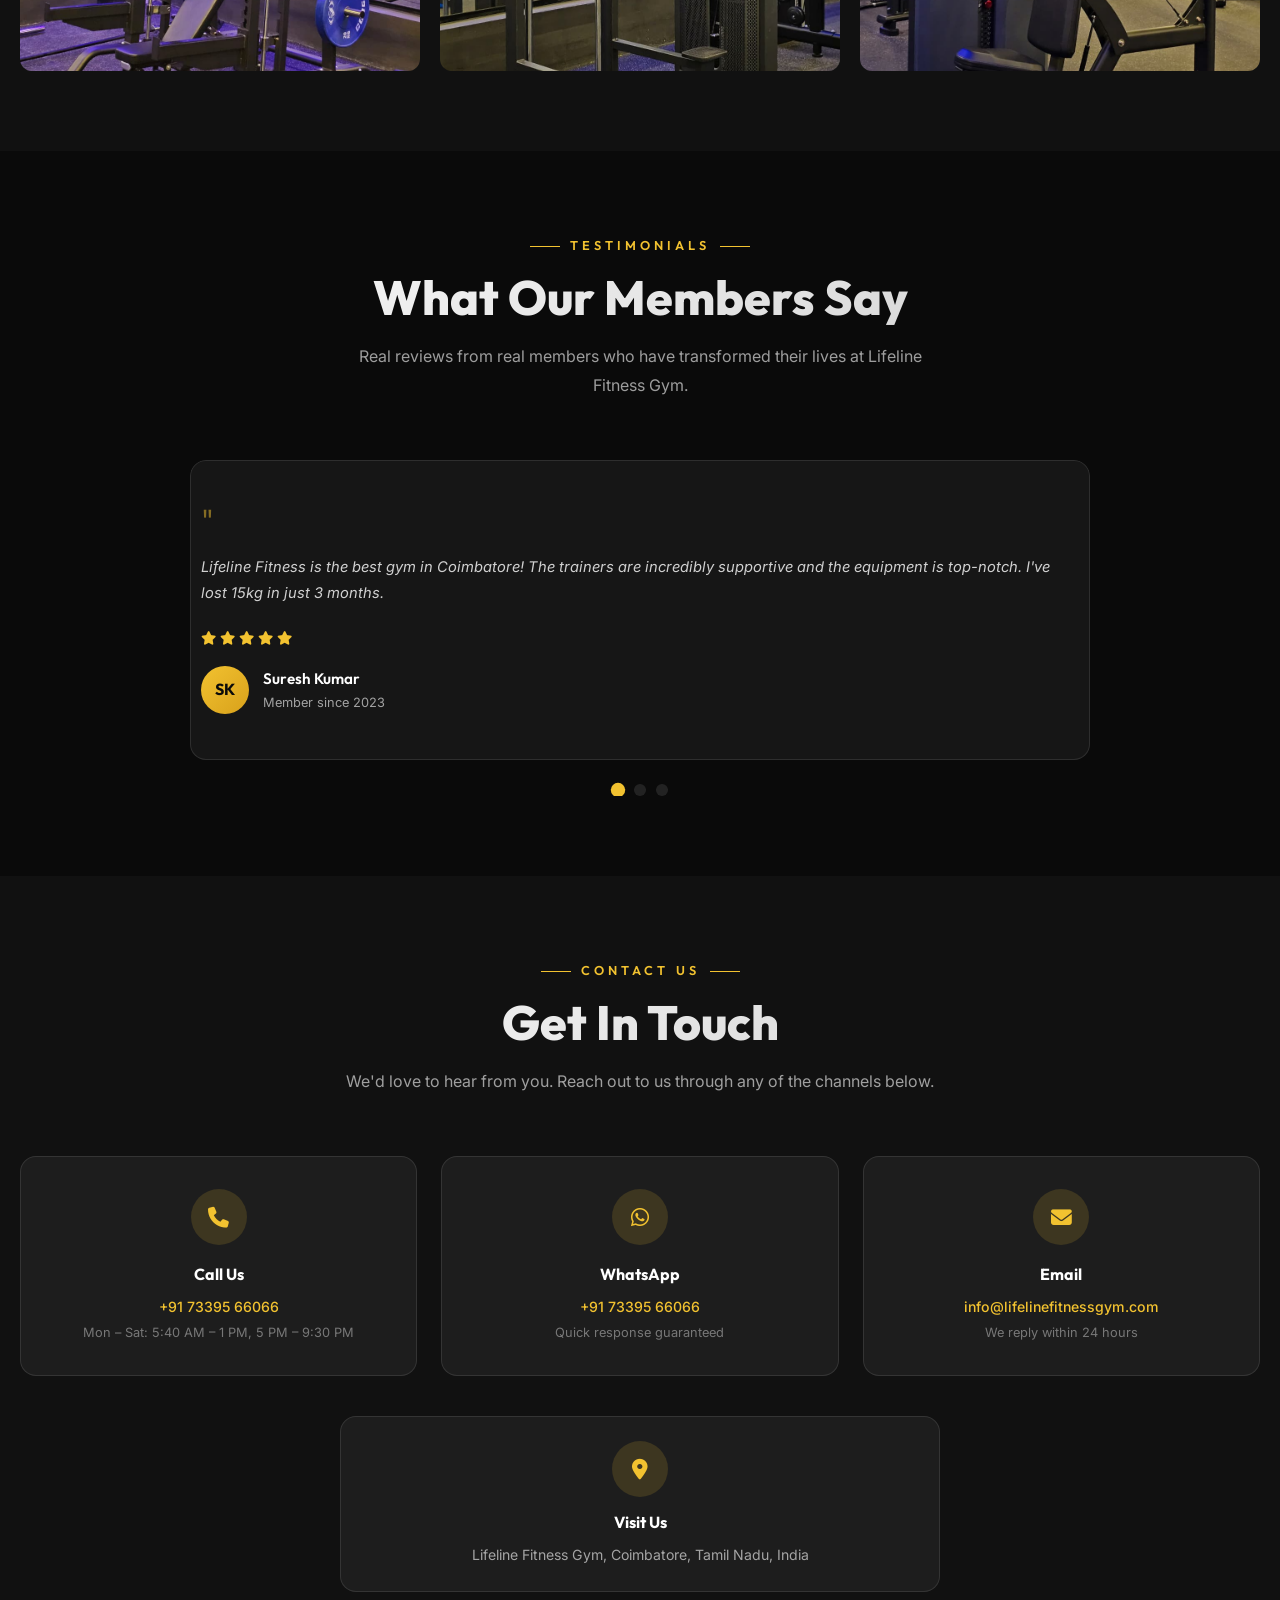
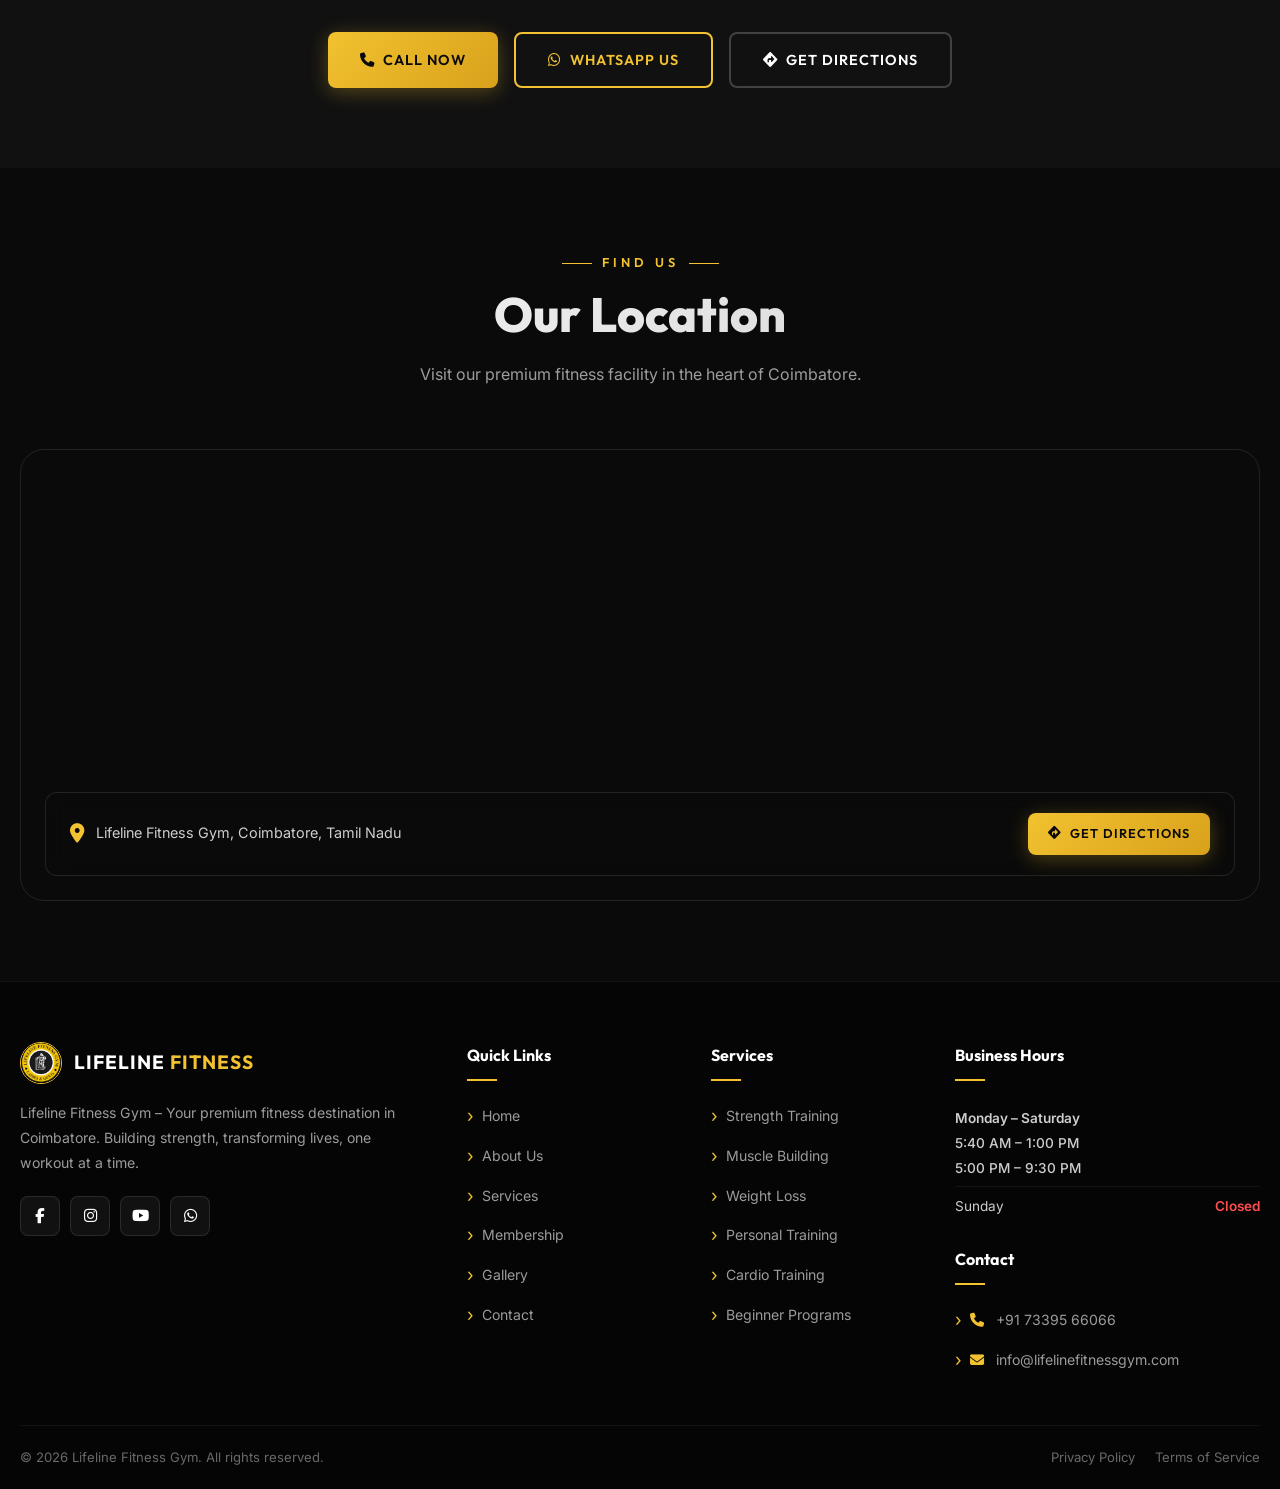
==== commit 87e73b76: "Update phone number and business hours to split shifts and closed Sundays" ====
--- a/index.html
+++ b/index.html
@@ -100,7 +100,7 @@
           <a href="#plans" class="btn btn-primary">
             <i class="fas fa-bolt"></i> Join Now
           </a>
-          <a href="https://wa.me/919876543210" class="btn btn-outline" target="_blank" rel="noopener">
+          <a href="https://wa.me/917339566066" class="btn btn-outline" target="_blank" rel="noopener">
             <i class="fab fa-whatsapp"></i> Chat on WhatsApp
           </a>
         </div>
@@ -605,13 +605,13 @@
         <div class="contact-card reveal">
           <div class="contact-icon"><i class="fas fa-phone"></i></div>
           <h4>Call Us</h4>
-          <p><a href="tel:+919876543210">+91 98765 43210</a></p>
-          <p style="font-size: 0.8rem; color: var(--white-40); margin-top: 4px;">Mon – Sat, 5 AM – 10 PM</p>
+          <p><a href="tel:+917339566066">+91 73395 66066</a></p>
+          <p style="font-size: 0.8rem; color: var(--white-40); margin-top: 4px;">Mon – Sat: 5:40 AM – 1 PM, 5 PM – 9:30 PM</p>
         </div>
         <div class="contact-card reveal">
           <div class="contact-icon"><i class="fab fa-whatsapp"></i></div>
           <h4>WhatsApp</h4>
-          <p><a href="https://wa.me/919876543210" target="_blank" rel="noopener">+91 98765 43210</a></p>
+          <p><a href="https://wa.me/917339566066" target="_blank" rel="noopener">+91 73395 66066</a></p>
           <p style="font-size: 0.8rem; color: var(--white-40); margin-top: 4px;">Quick response guaranteed</p>
         </div>
         <div class="contact-card reveal">
@@ -629,10 +629,10 @@
       </div>
 
       <div class="contact-buttons reveal">
-        <a href="tel:+919876543210" class="btn btn-primary">
+        <a href="tel:+917339566066" class="btn btn-primary">
           <i class="fas fa-phone"></i> Call Now
         </a>
-        <a href="https://wa.me/919876543210" class="btn btn-outline" target="_blank" rel="noopener">
+        <a href="https://wa.me/917339566066" class="btn btn-outline" target="_blank" rel="noopener">
           <i class="fab fa-whatsapp"></i> WhatsApp Us
         </a>
         <a href="https://maps.google.com/?q=Coimbatore+Tamil+Nadu" class="btn btn-white" target="_blank" rel="noopener">
@@ -724,19 +724,20 @@
         <div>
           <h4 class="footer-title">Business Hours</h4>
           <div class="footer-hours">
-            <div class="footer-hours-item">
-              <span class="footer-hours-day">Monday – Saturday</span>
-              <span class="footer-hours-time">5:00 AM – 10:00 PM</span>
-            </div>
-            <div class="footer-hours-item">
+            <div class="footer-hours-item" style="display: flex; flex-direction: column; align-items: flex-start; gap: 2px; padding: 6px 0; border-bottom: 1px solid var(--white-05);">
+              <span class="footer-hours-day" style="font-weight: 600;">Monday – Saturday</span>
+              <span class="footer-hours-time" style="font-size: 0.85rem; color: var(--white-80);">5:40 AM – 1:00 PM</span>
+              <span class="footer-hours-time" style="font-size: 0.85rem; color: var(--white-80);">5:00 PM – 9:30 PM</span>
+            </div>
+            <div class="footer-hours-item" style="display: flex; justify-content: space-between; padding: 8px 0;">
               <span class="footer-hours-day">Sunday</span>
-              <span class="footer-hours-time">6:00 AM – 12:00 PM</span>
+              <span class="footer-hours-time" style="color: #ff4d4d; font-weight: 600;">Closed</span>
             </div>
           </div>
 
           <h4 class="footer-title" style="margin-top: 20px;">Contact</h4>
           <ul class="footer-links">
-            <li><a href="tel:+919876543210"><i class="fas fa-phone" style="margin-right: 4px; color: var(--gold);"></i> +91 98765 43210</a></li>
+            <li><a href="tel:+917339566066"><i class="fas fa-phone" style="margin-right: 4px; color: var(--gold);"></i> +91 73395 66066</a></li>
             <li><a href="mailto:info@lifelinefitnessgym.com"><i class="fas fa-envelope" style="margin-right: 4px; color: var(--gold);"></i> info@lifelinefitnessgym.com</a></li>
           </ul>
         </div>
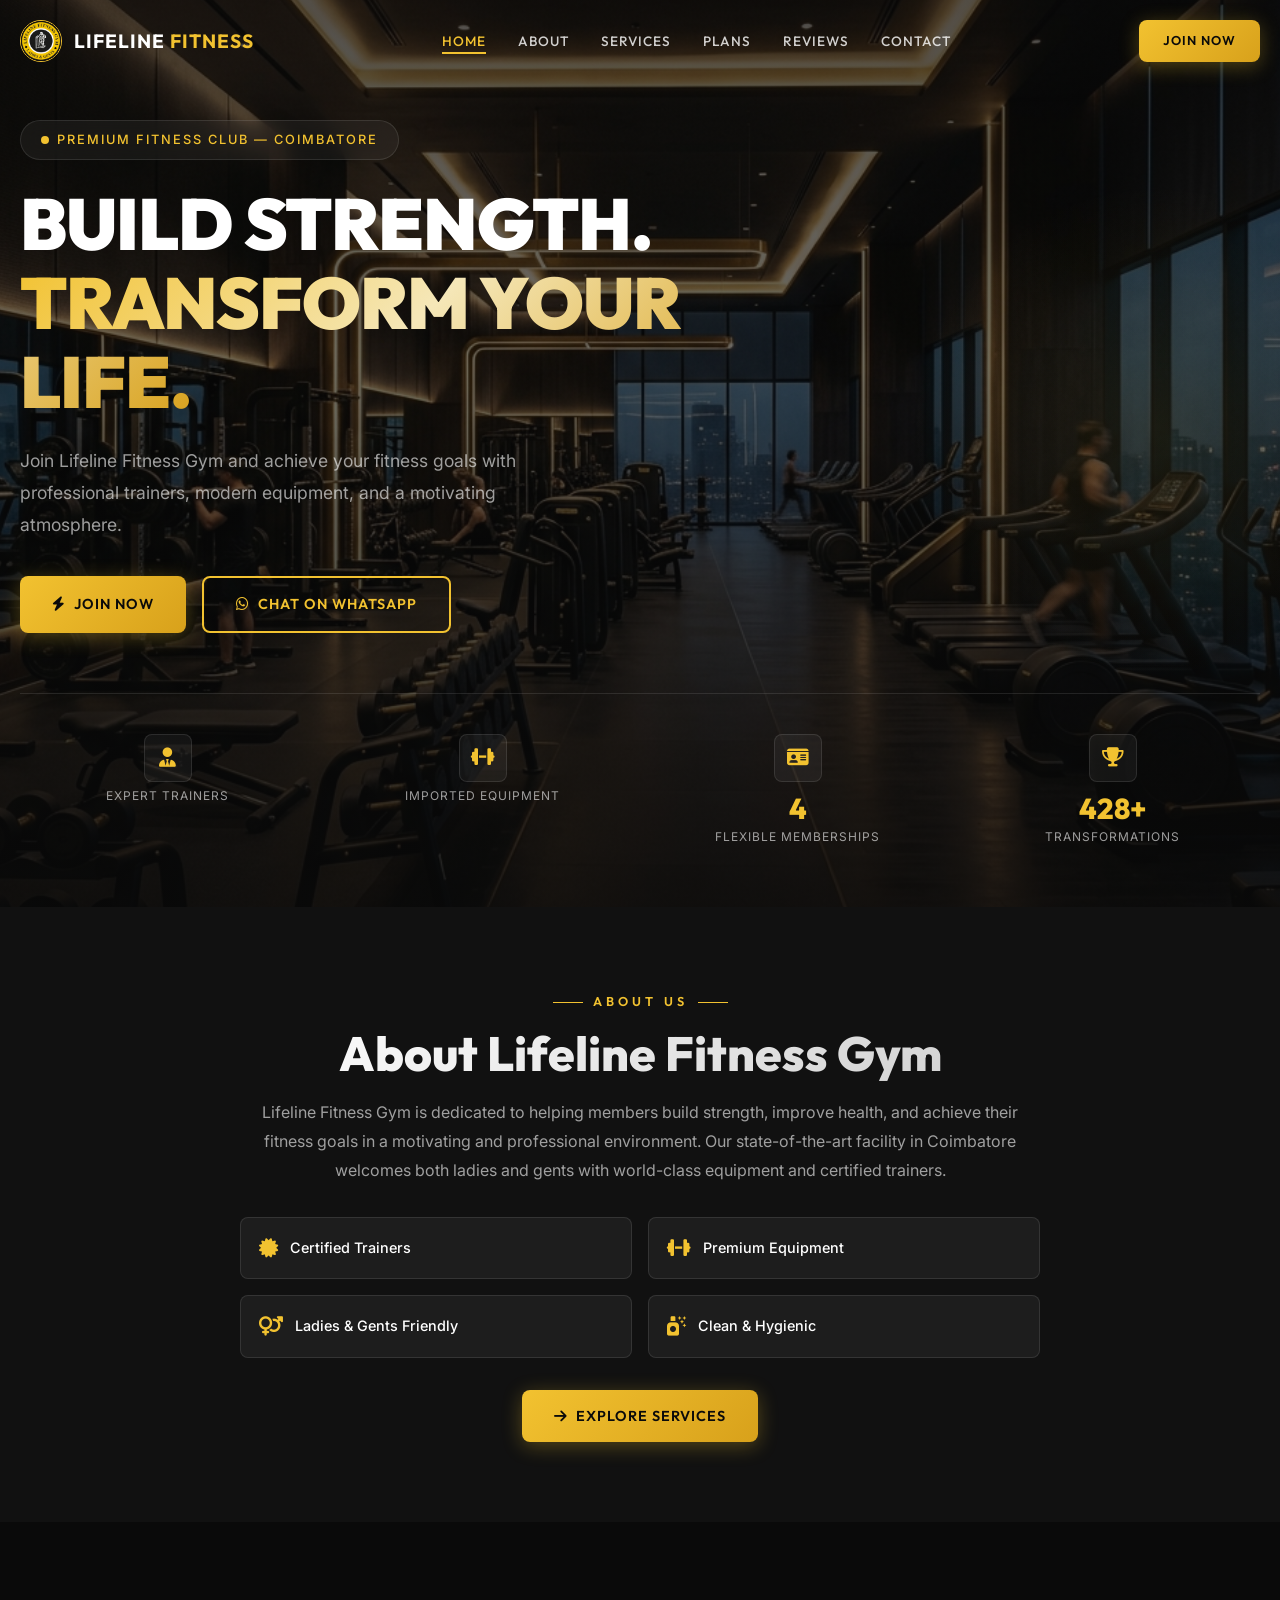
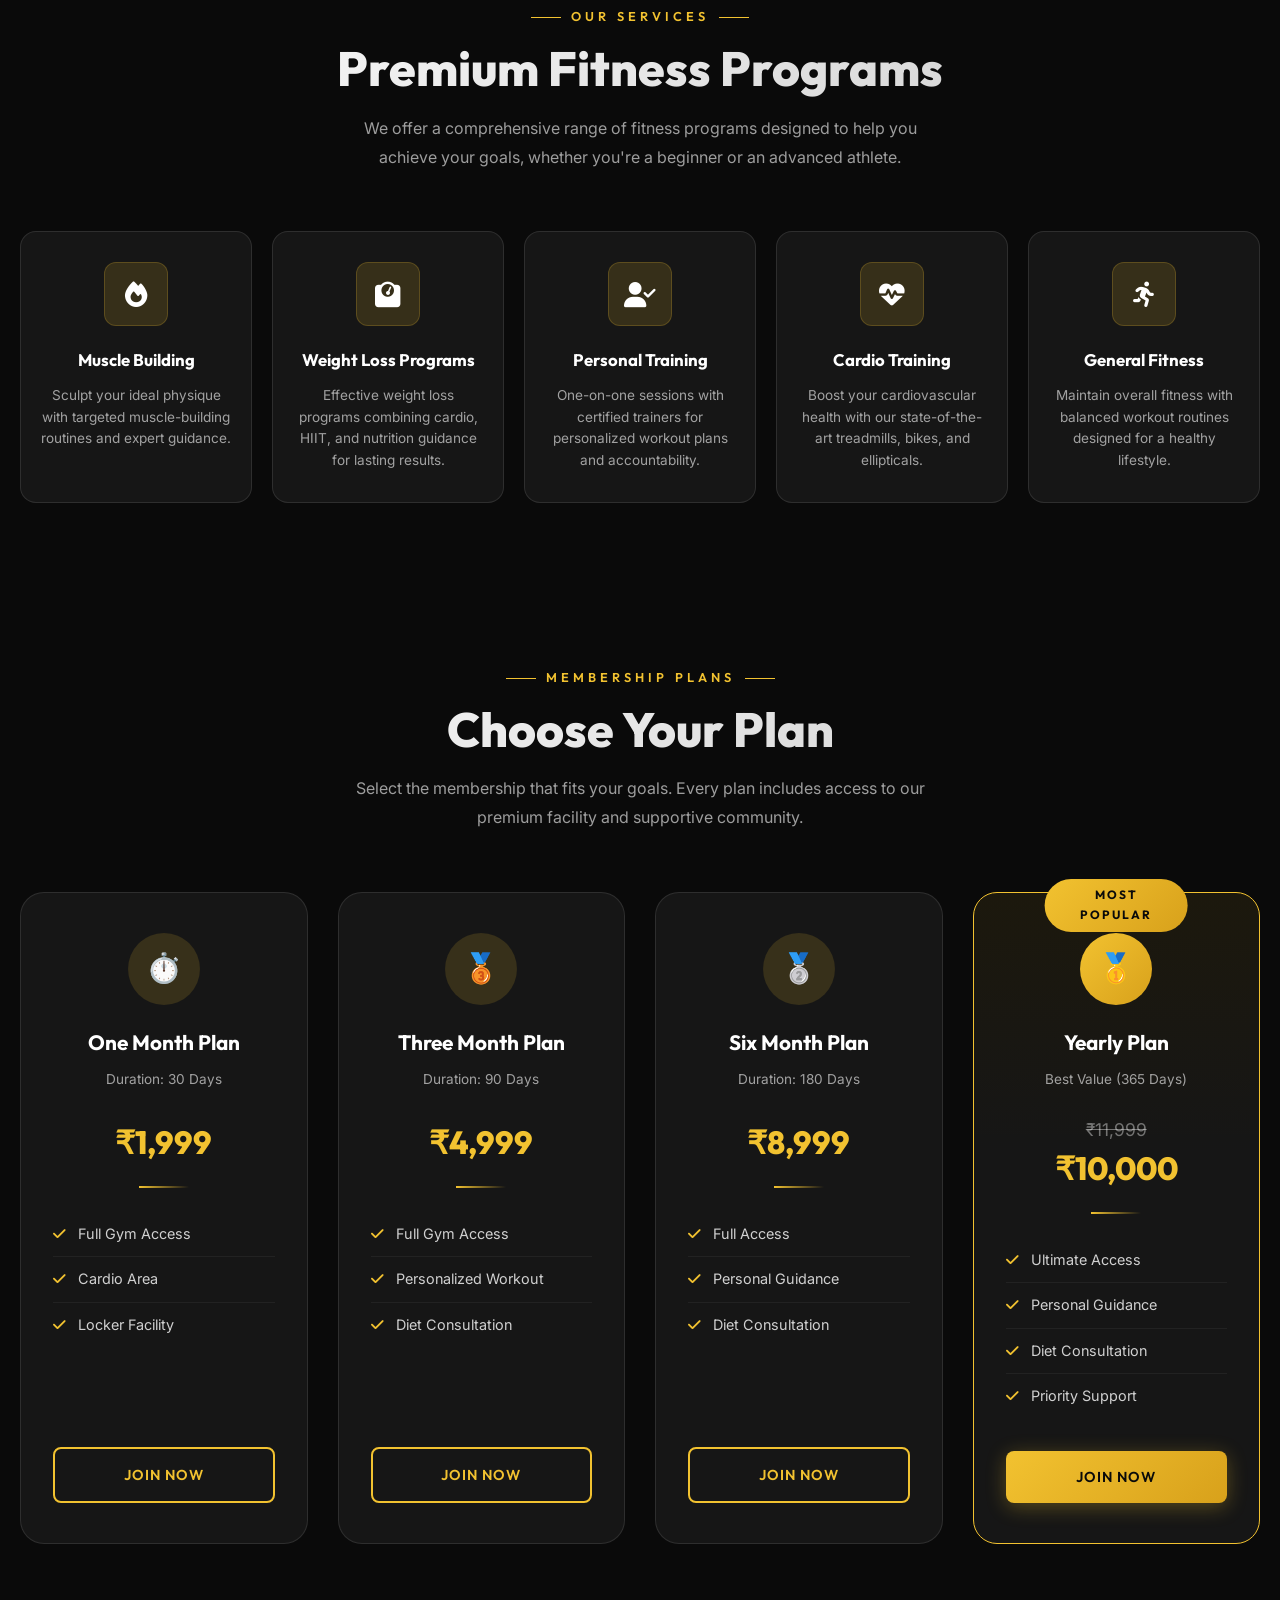
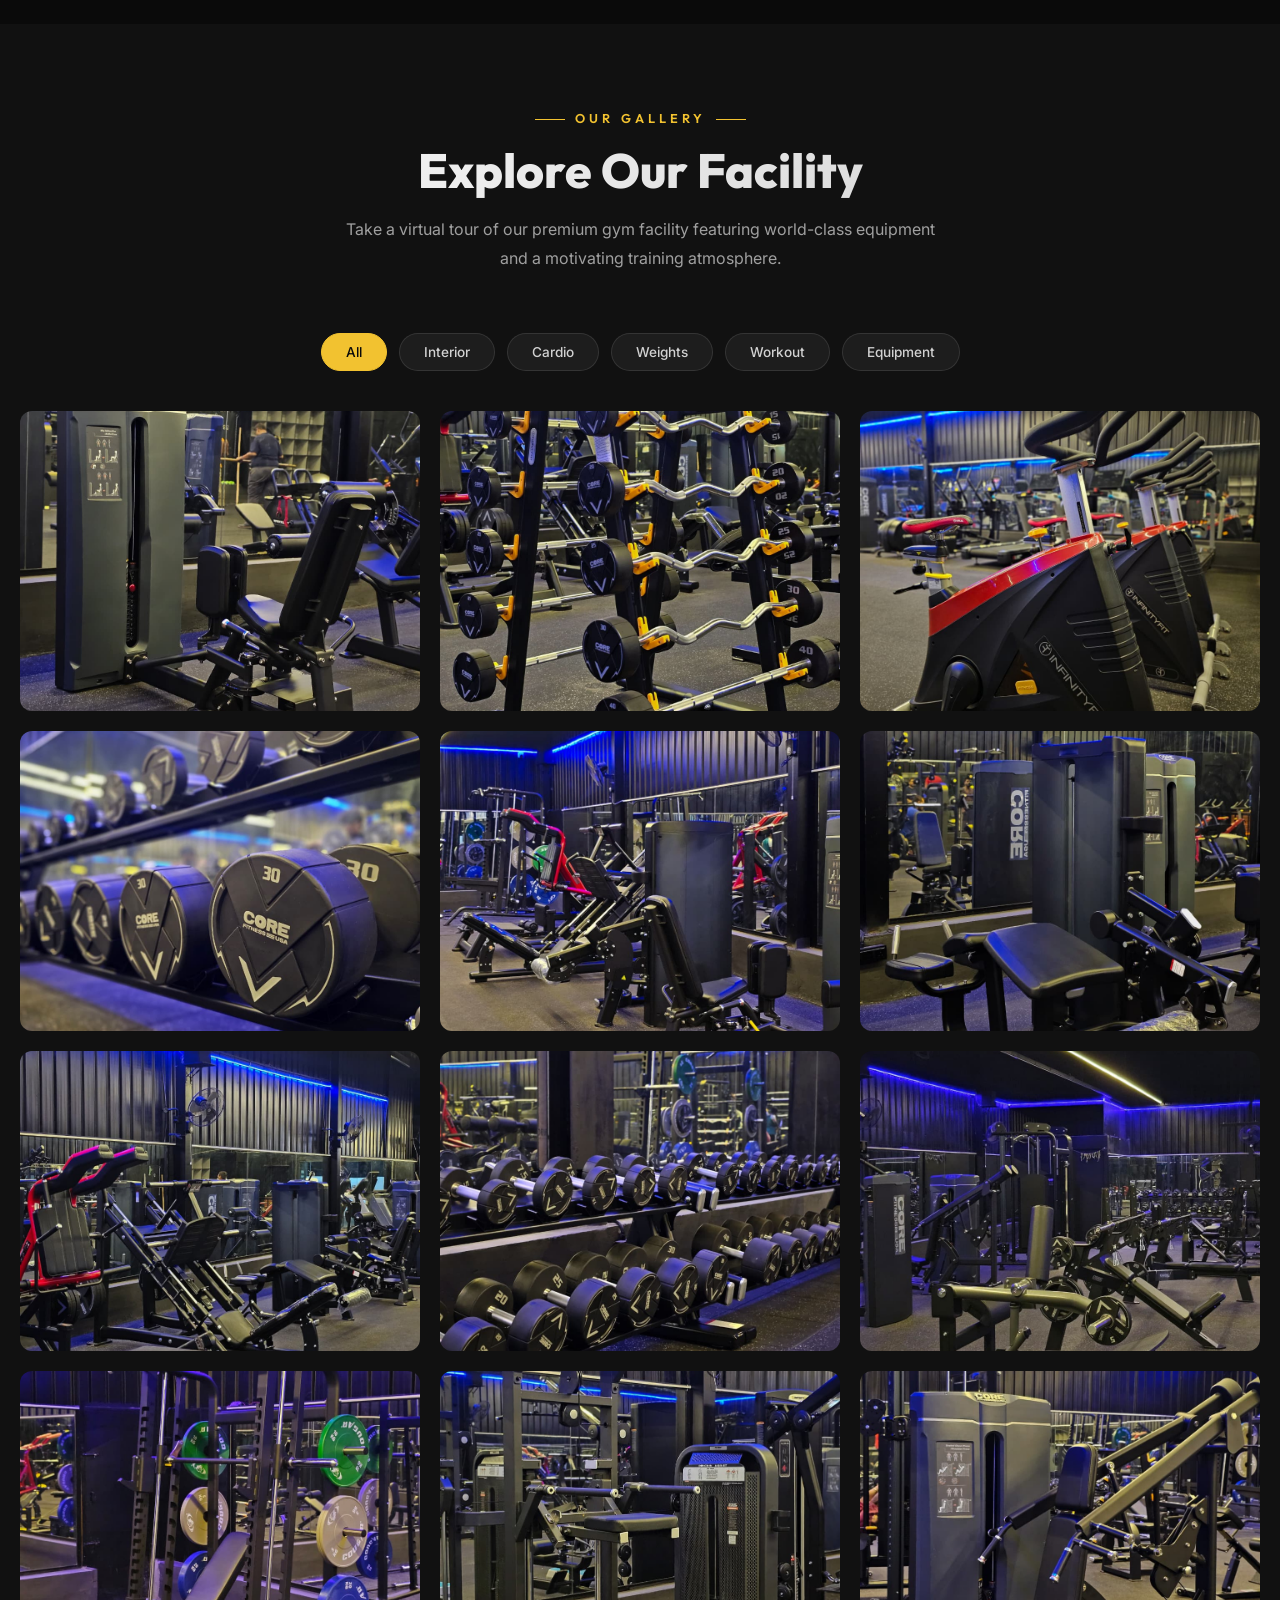
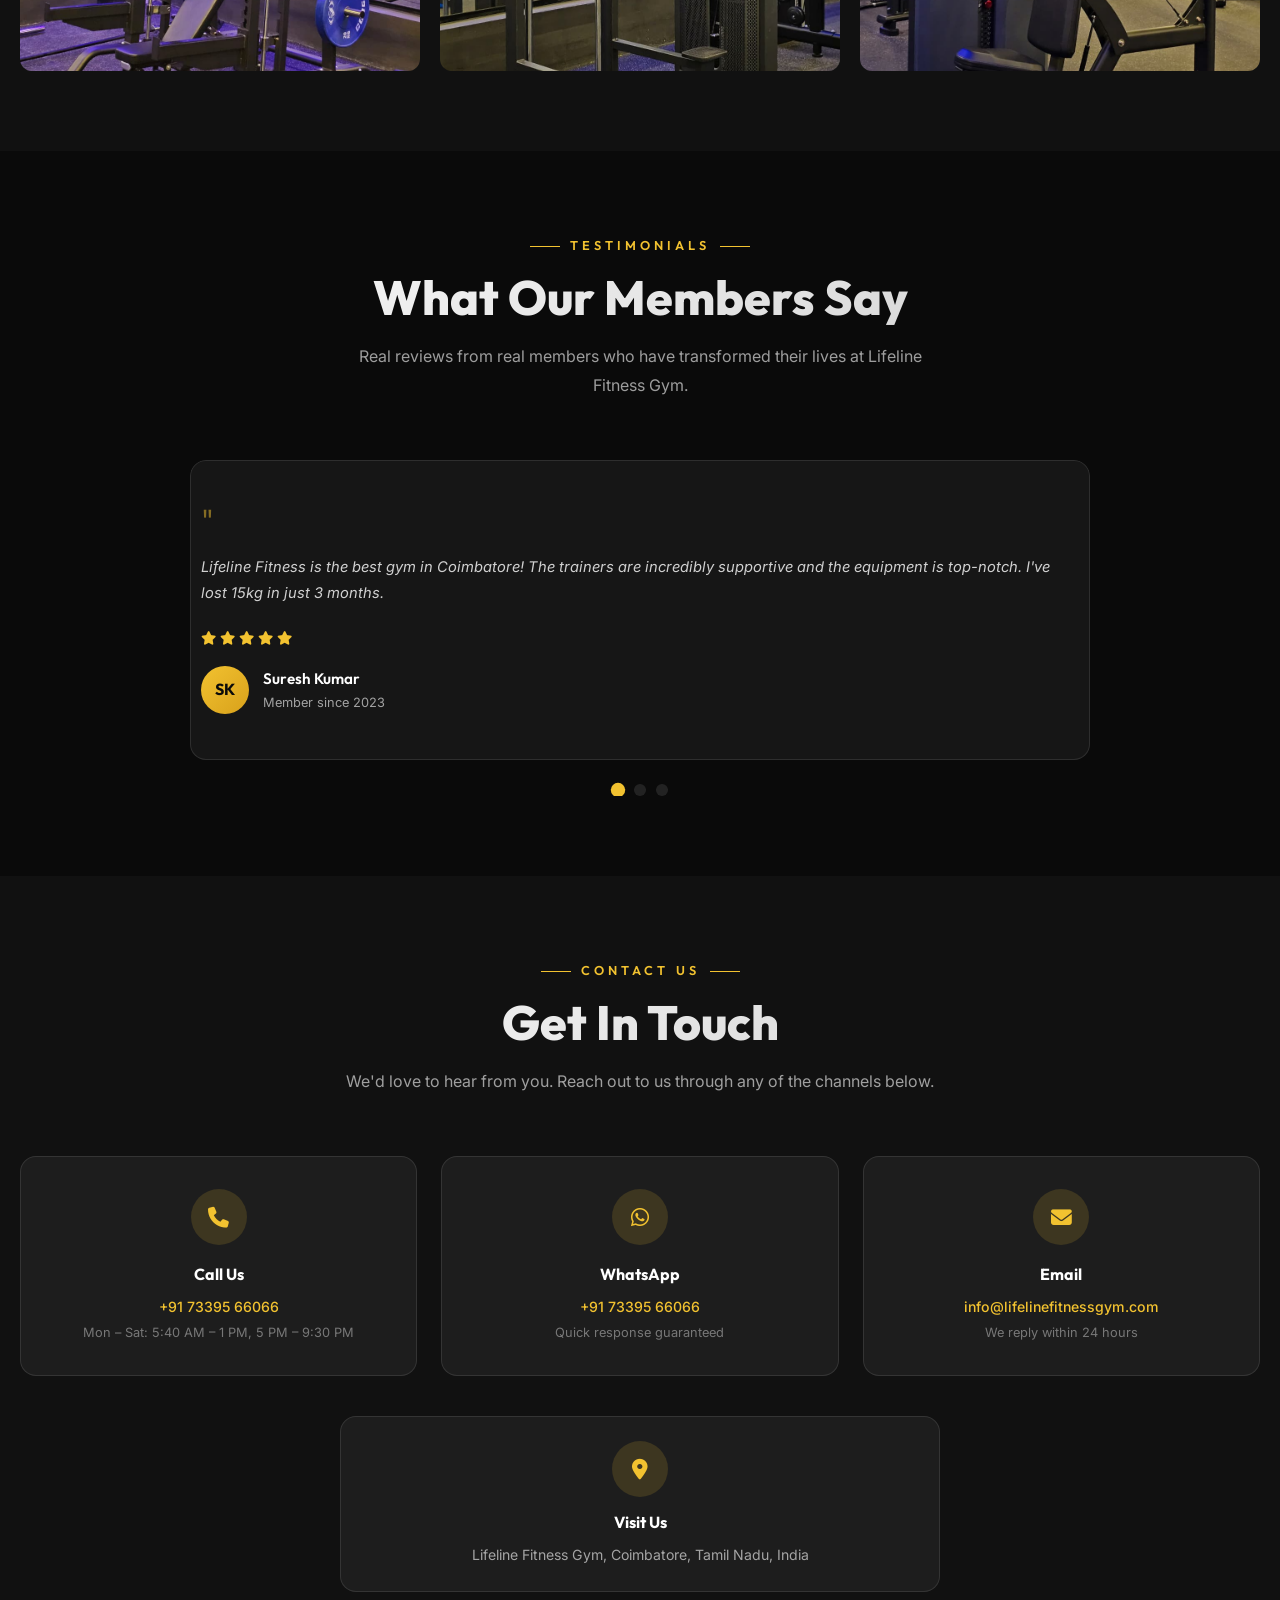
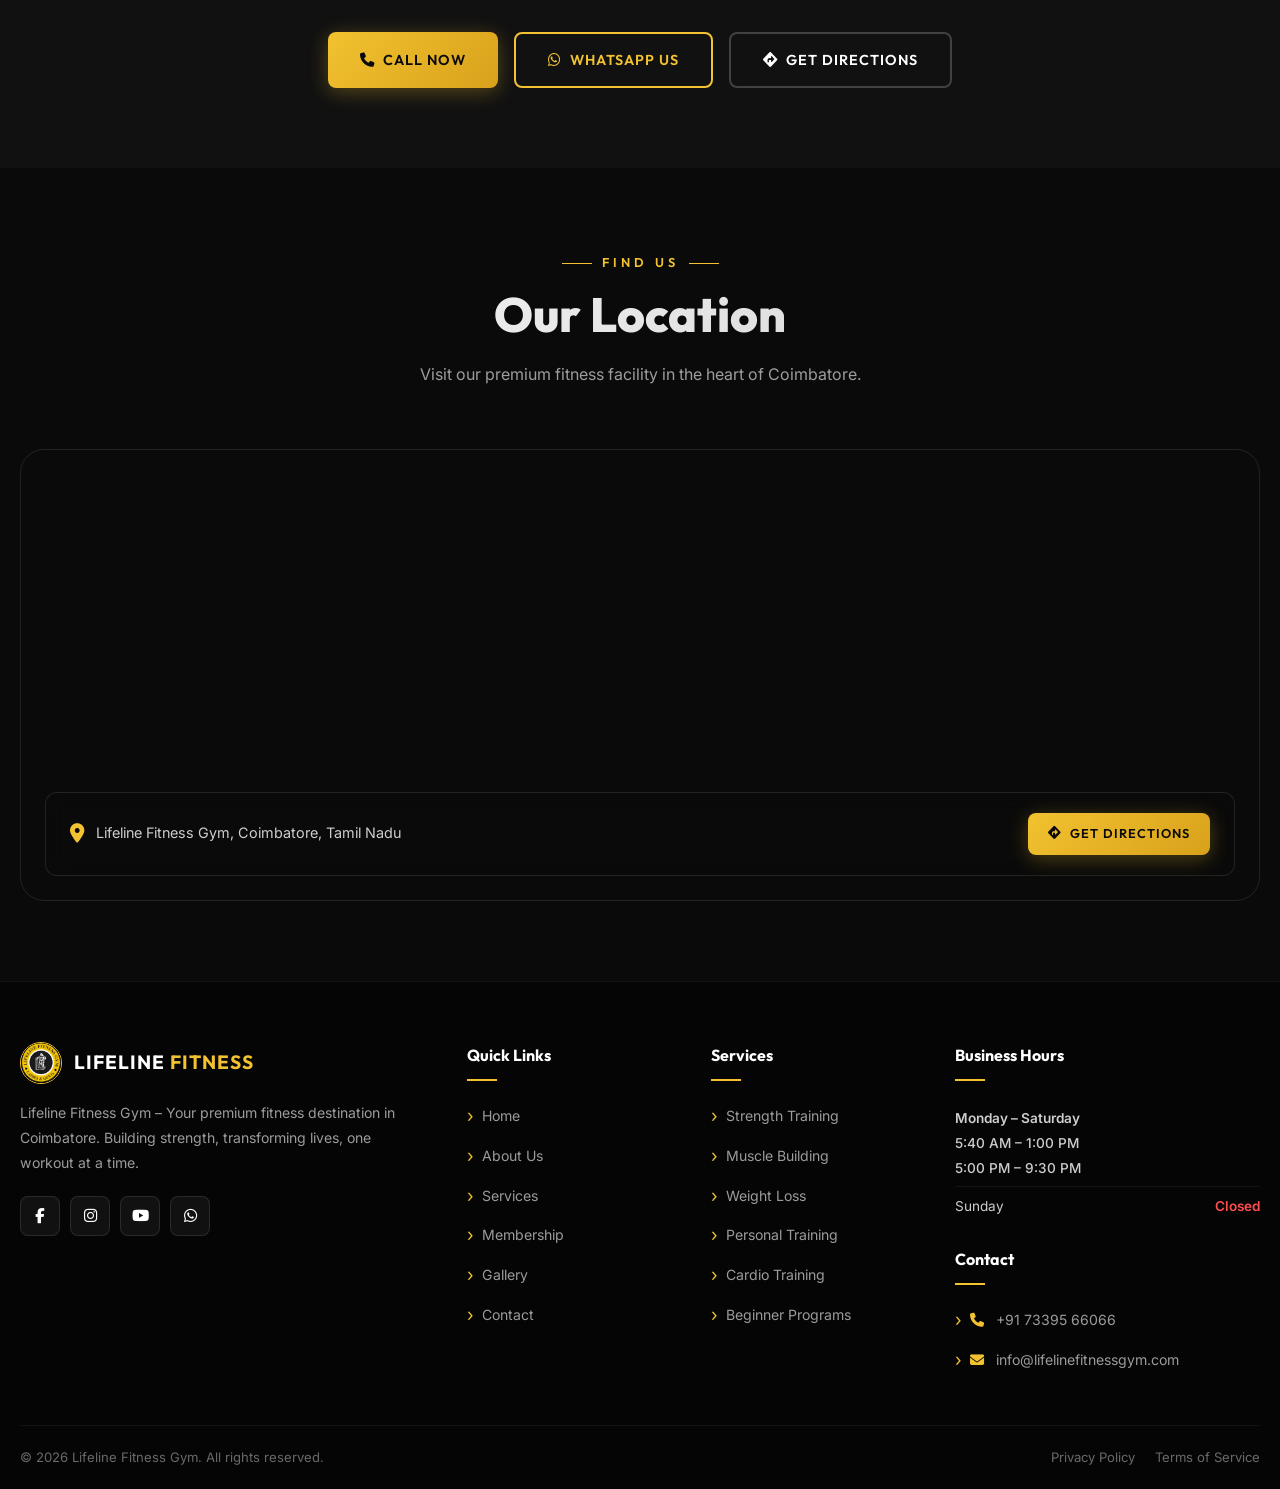
==== commit 76d8e29b: "Update Google Maps embed location and links to Lifeline Fitness Gym" ====
--- a/index.html
+++ b/index.html
@@ -635,7 +635,7 @@
         <a href="https://wa.me/917339566066" class="btn btn-outline" target="_blank" rel="noopener">
           <i class="fab fa-whatsapp"></i> WhatsApp Us
         </a>
-        <a href="https://maps.google.com/?q=Coimbatore+Tamil+Nadu" class="btn btn-white" target="_blank" rel="noopener">
+        <a href="https://maps.app.goo.gl/1PSDQjcu9QNKojzHA" class="btn btn-white" target="_blank" rel="noopener">
           <i class="fas fa-directions"></i> Get Directions
         </a>
       </div>
@@ -653,7 +653,7 @@
 
       <div class="maps-wrapper reveal">
         <iframe 
-          src="https://www.google.com/maps/embed?pb=!1m18!1m12!1m3!1d125322.41355564024!2d76.88265547617102!3d11.01652748547273!2m3!1f0!2f0!3f0!3m2!1i1024!2i768!4f13.1!3m3!1m2!1s0x3ba859af2f461b59%3A0x2f6c4d5e07fb40!2sCoimbatore%2C%20Tamil%20Nadu!5e0!3m2!1sen!2sin!4v1700000000000!5m2!1sen!2sin" 
+          src="https://www.google.com/maps/embed?pb=!1m18!1m12!1m3!1d3917.4328594241775!2d76.9050402!3d10.968591!2m3!1f0!2f0!3f0!3m2!1i1024!2i768!4f13.1!3m3!1m2!1s0x3ba85fe439bd8bd1%3A0xfd9040be75bab85b!2sLifeline%20Fitness%20Gym!5e0!3m2!1sen!2sin!4v1719747754321!5m2!1sen!2sin" 
           width="100%" 
           height="450" 
           style="border:0;" 
@@ -667,7 +667,7 @@
             <span class="maps-address-icon"><i class="fas fa-location-dot"></i></span>
             <span class="maps-address-text">Lifeline Fitness Gym, Coimbatore, Tamil Nadu</span>
           </div>
-          <a href="https://maps.google.com/?q=Coimbatore+Tamil+Nadu" class="btn btn-primary" target="_blank" rel="noopener" style="padding: 10px 20px; font-size: 0.8rem;">
+          <a href="https://maps.app.goo.gl/1PSDQjcu9QNKojzHA" class="btn btn-primary" target="_blank" rel="noopener" style="padding: 10px 20px; font-size: 0.8rem;">
             <i class="fas fa-directions"></i> Get Directions
           </a>
         </div>
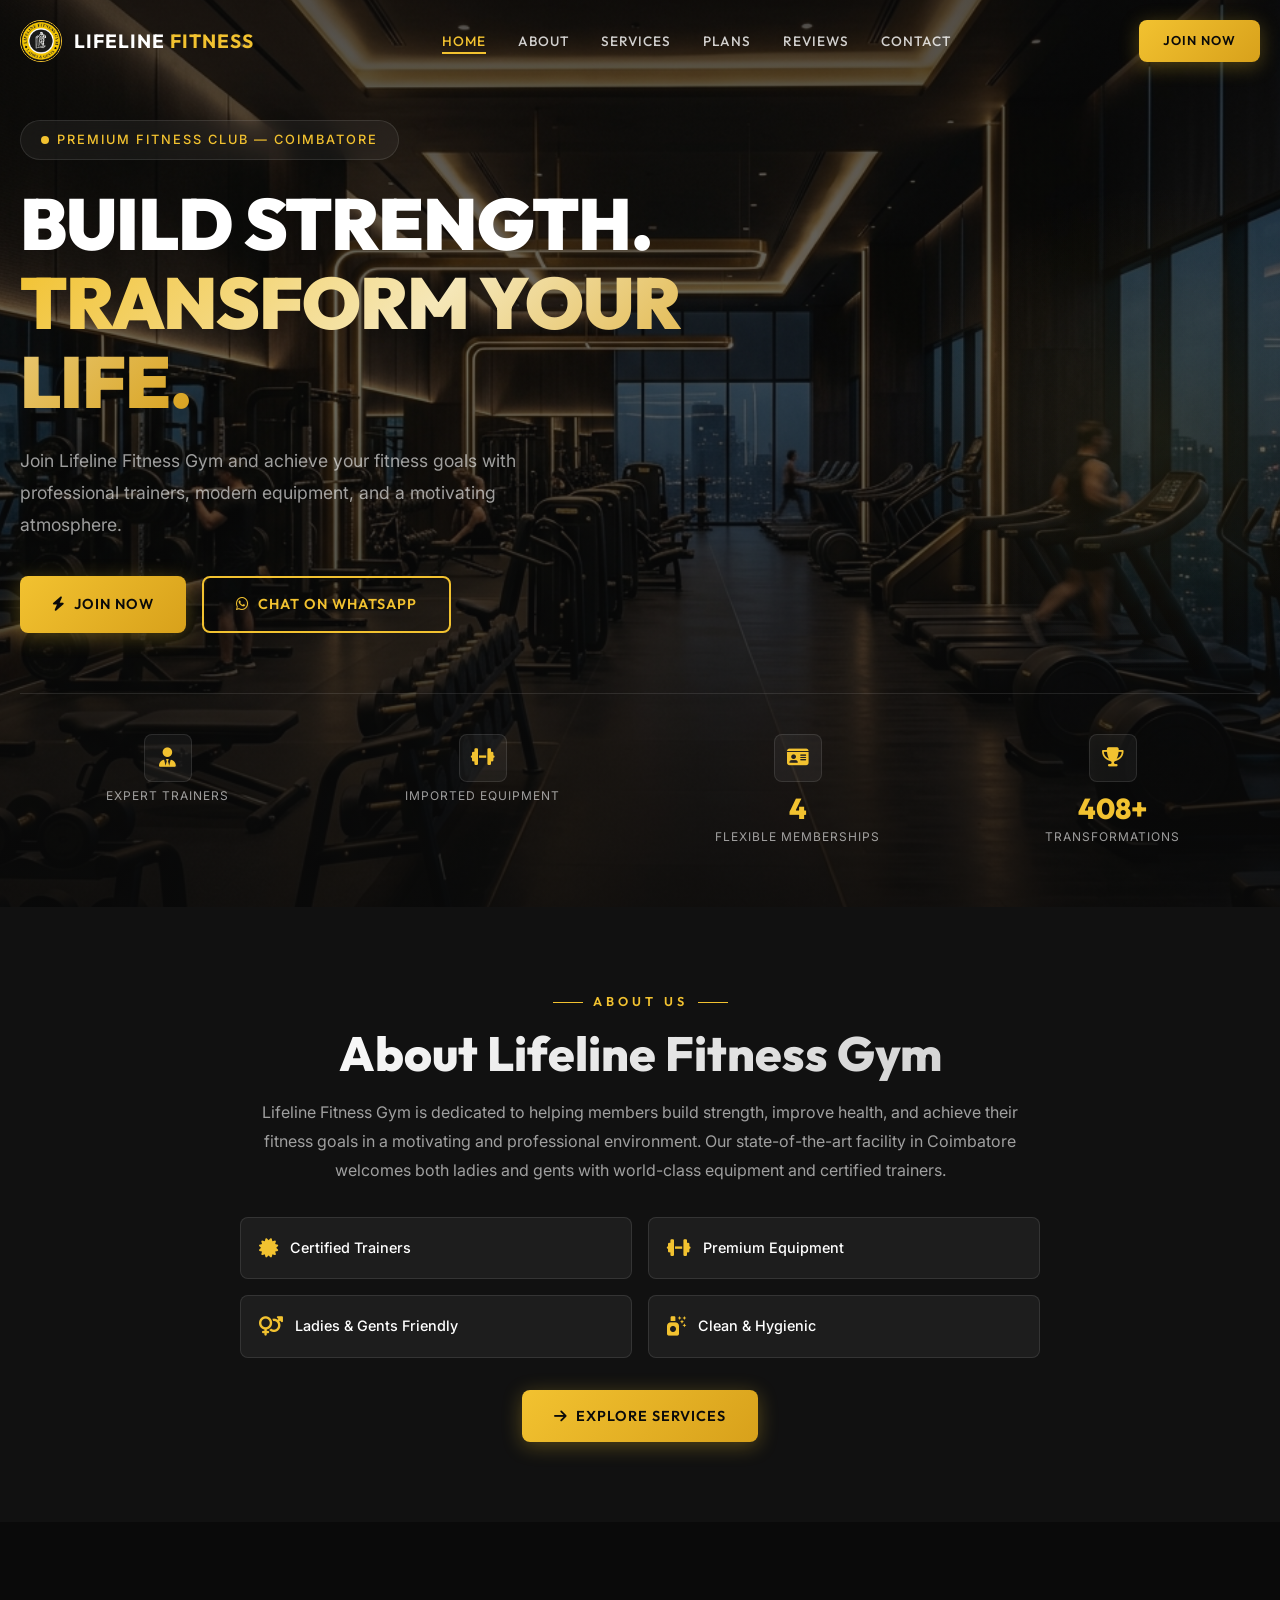
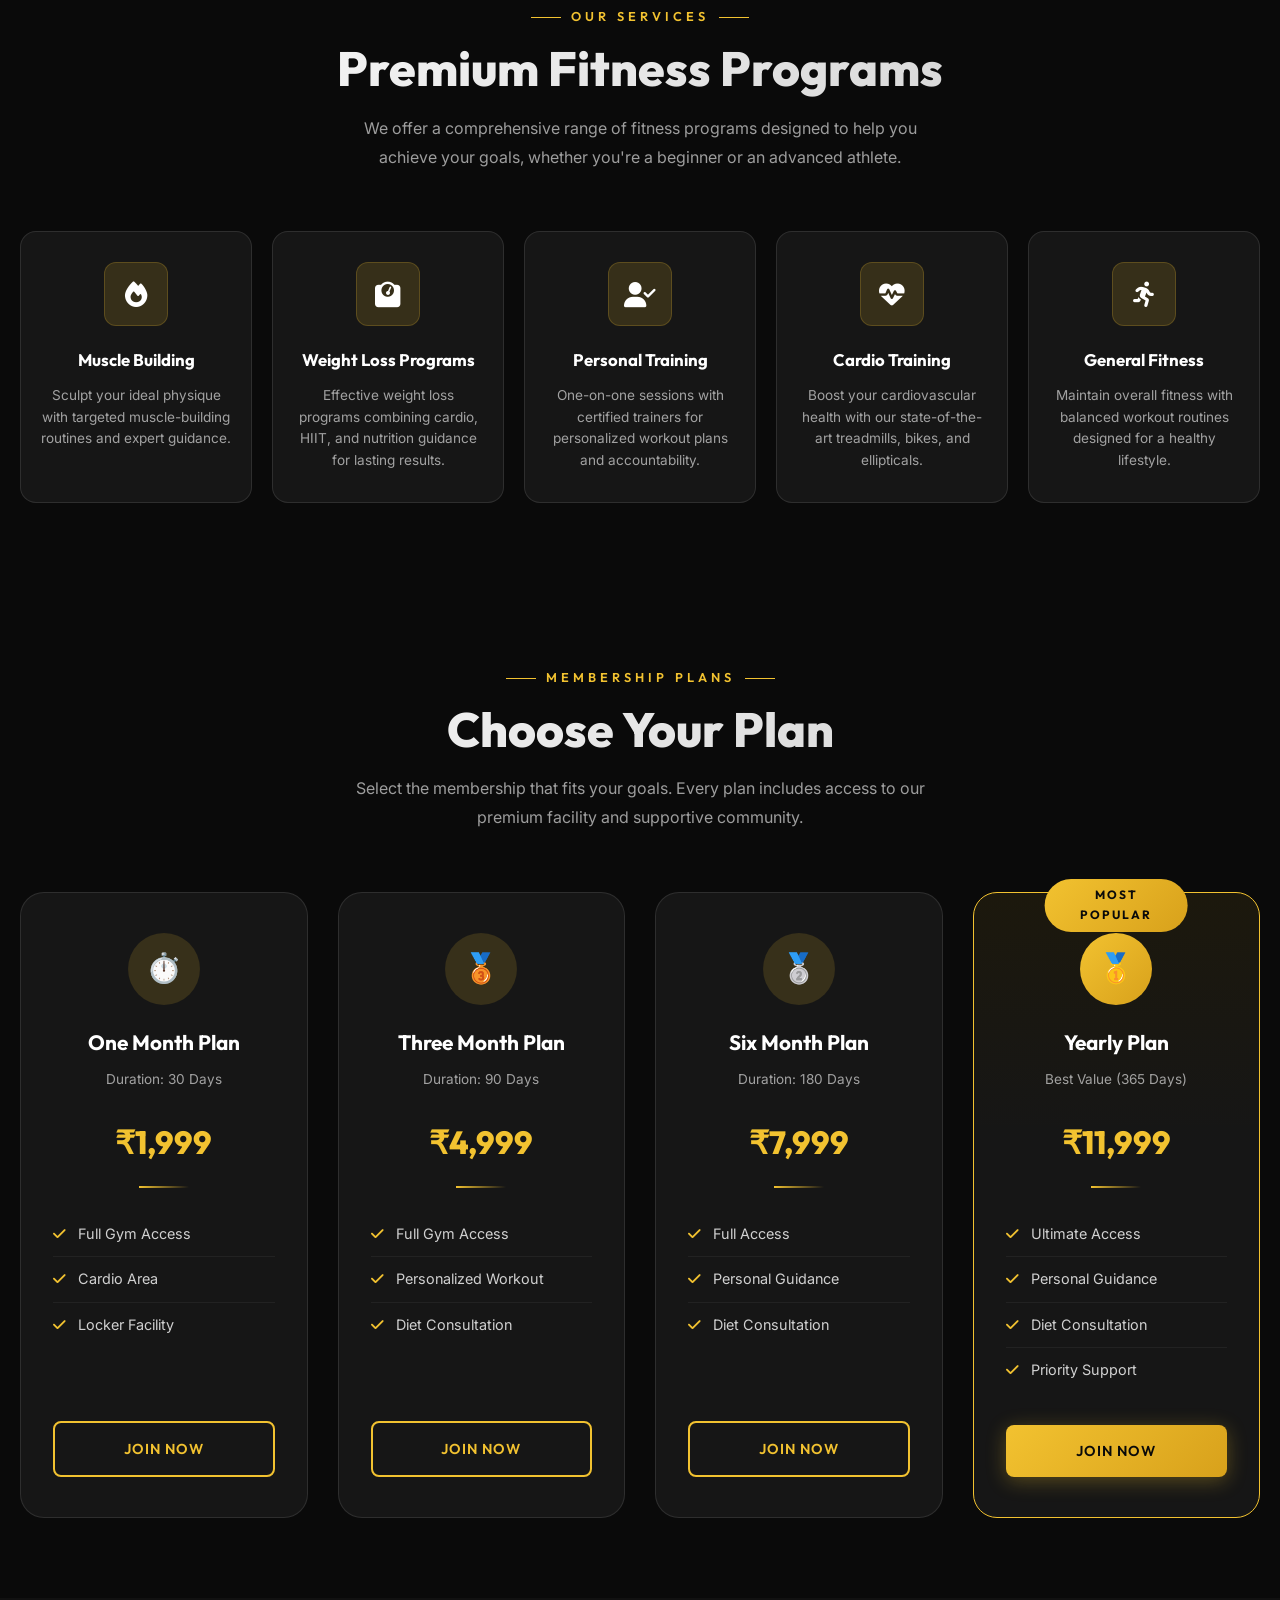
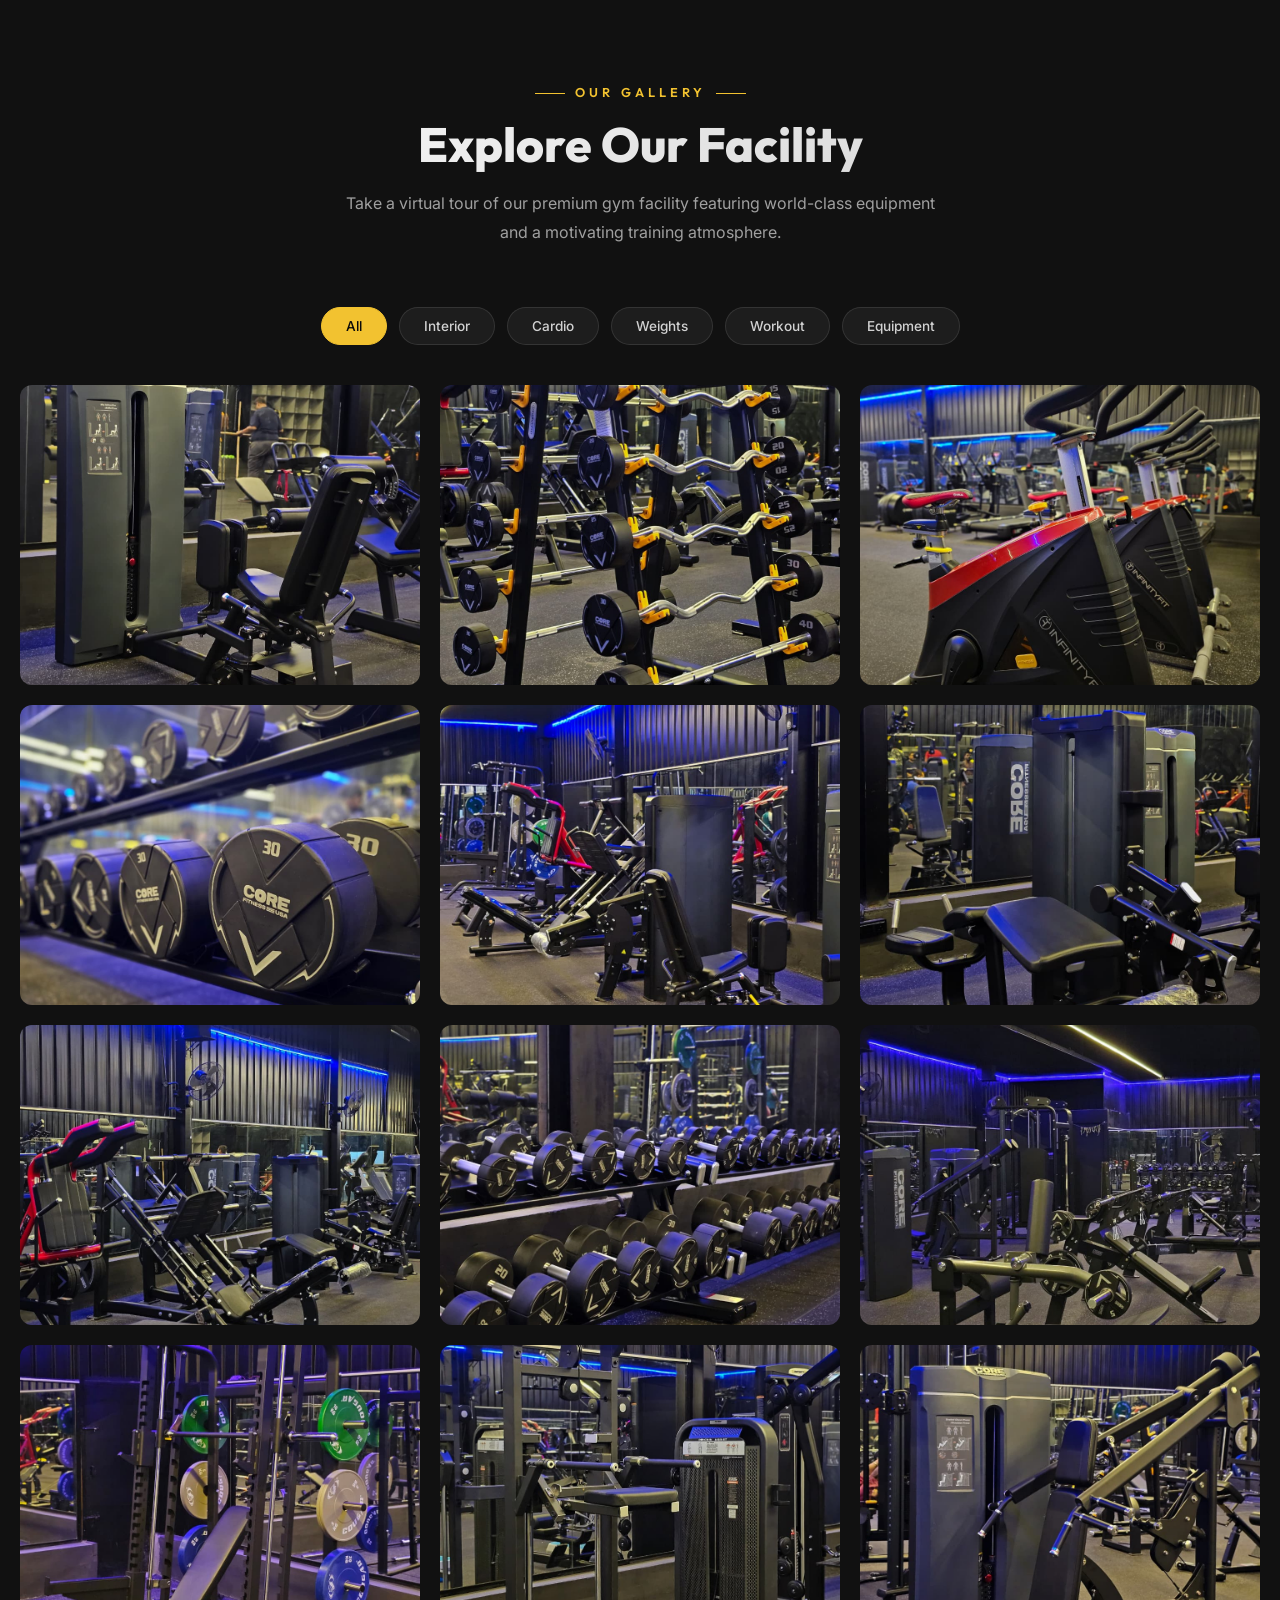
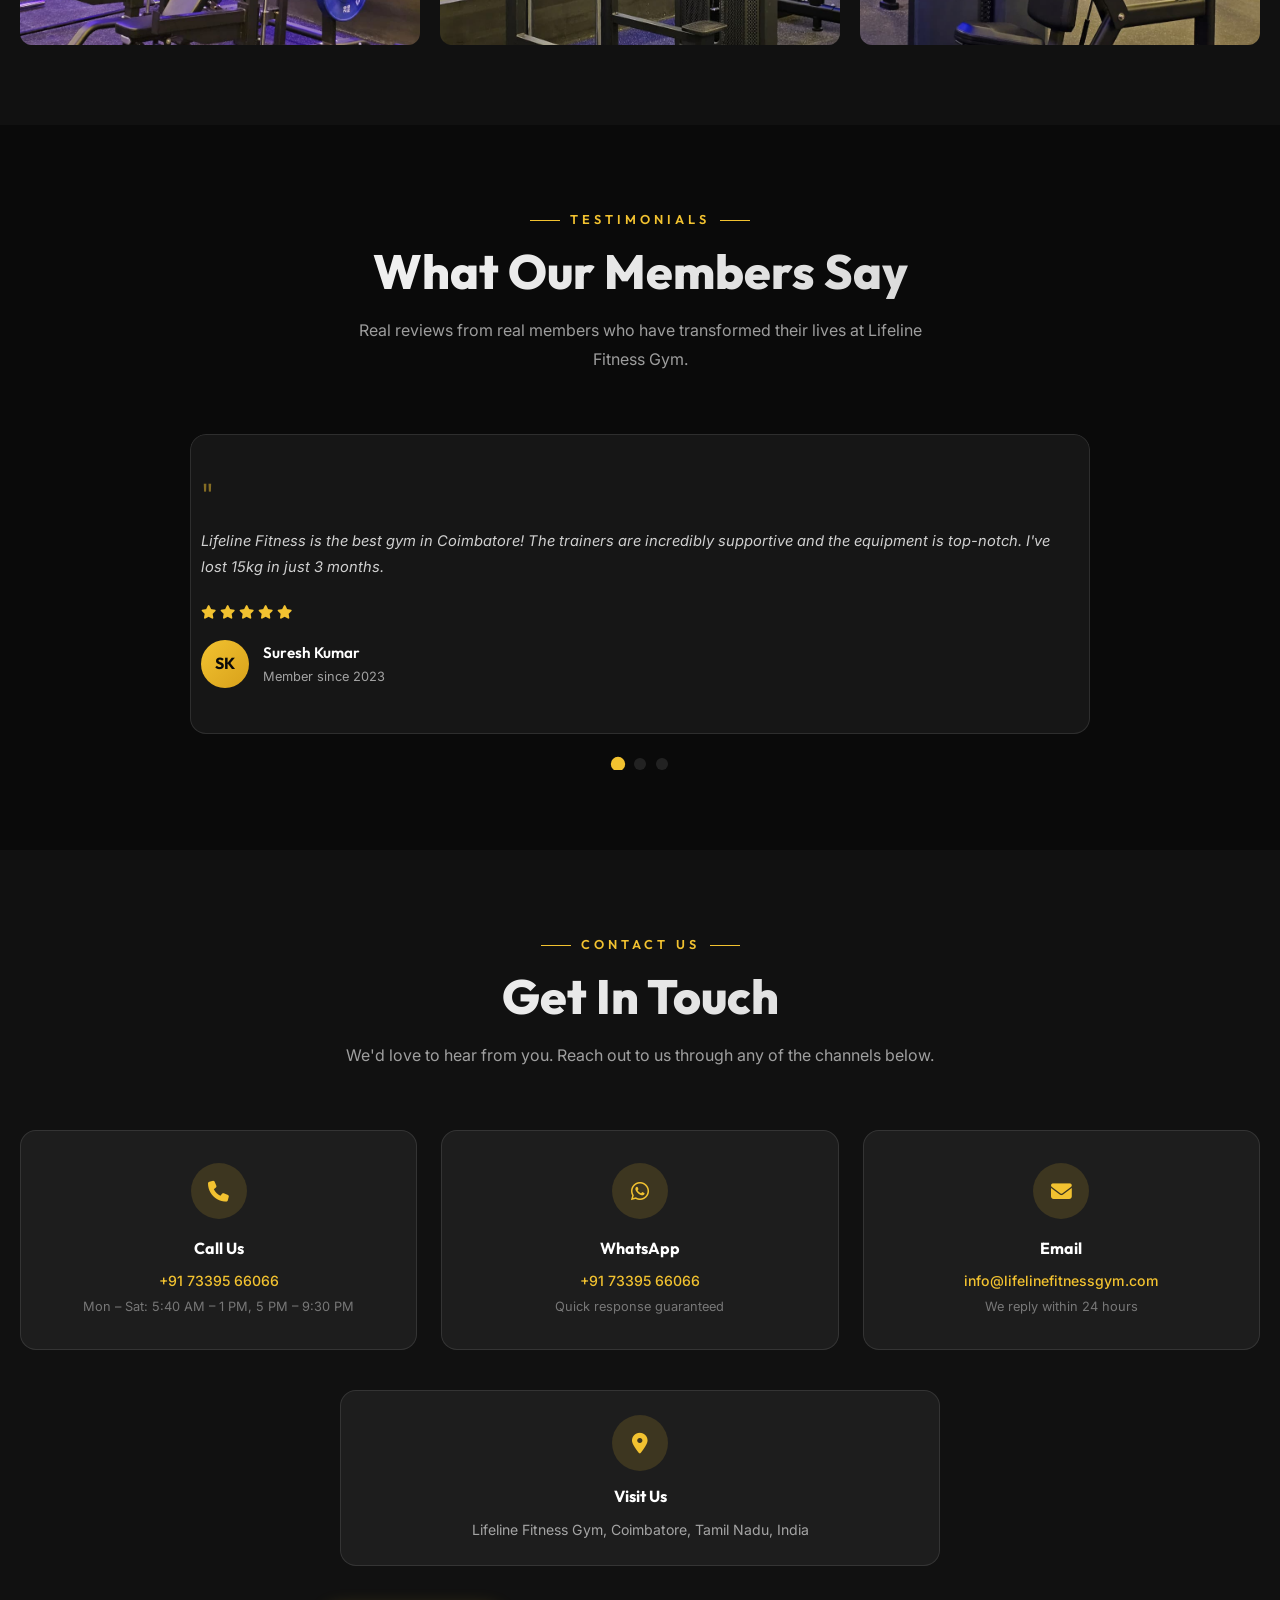
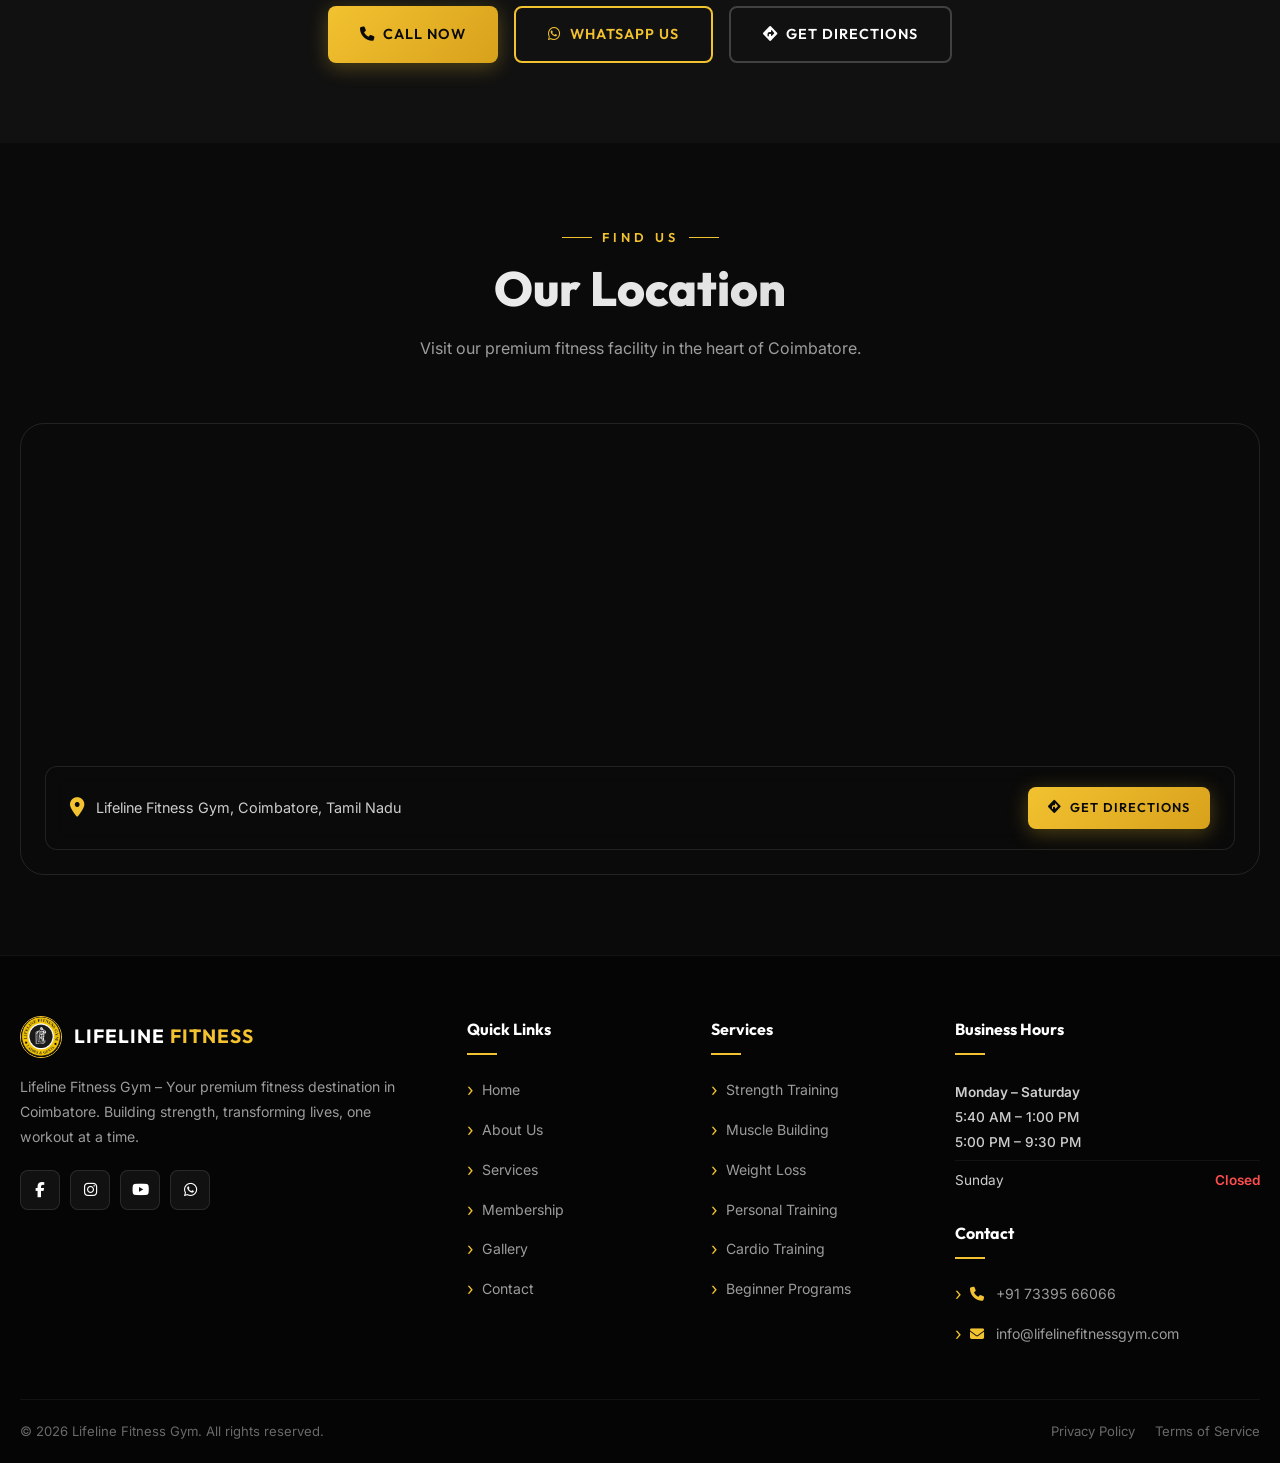
==== commit c350bf95: "Update pricing: 6M plan to 7999, 12M plan to 11999" ====
--- a/index.html
+++ b/index.html
@@ -270,7 +270,7 @@
           <div class="plan-icon">🥈</div>
           <h3 class="plan-name">Six Month Plan</h3>
           <p class="plan-desc">Duration: 180 Days</p>
-          <div class="plan-price">₹8,999</div>
+          <div class="plan-price">₹7,999</div>
           <div class="plan-divider"></div>
           <div class="plan-features">
             <div class="plan-feature">
@@ -295,10 +295,7 @@
           <div class="plan-icon">🥇</div>
           <h3 class="plan-name">Yearly Plan</h3>
           <p class="plan-desc">Best Value (365 Days)</p>
-          <div class="plan-price-wrapper">
-            <div class="plan-price-old">₹11,999</div>
-            <div class="plan-price">₹10,000</div>
-          </div>
+          <div class="plan-price">₹11,999</div>
           <div class="plan-divider"></div>
           <div class="plan-features">
             <div class="plan-feature">
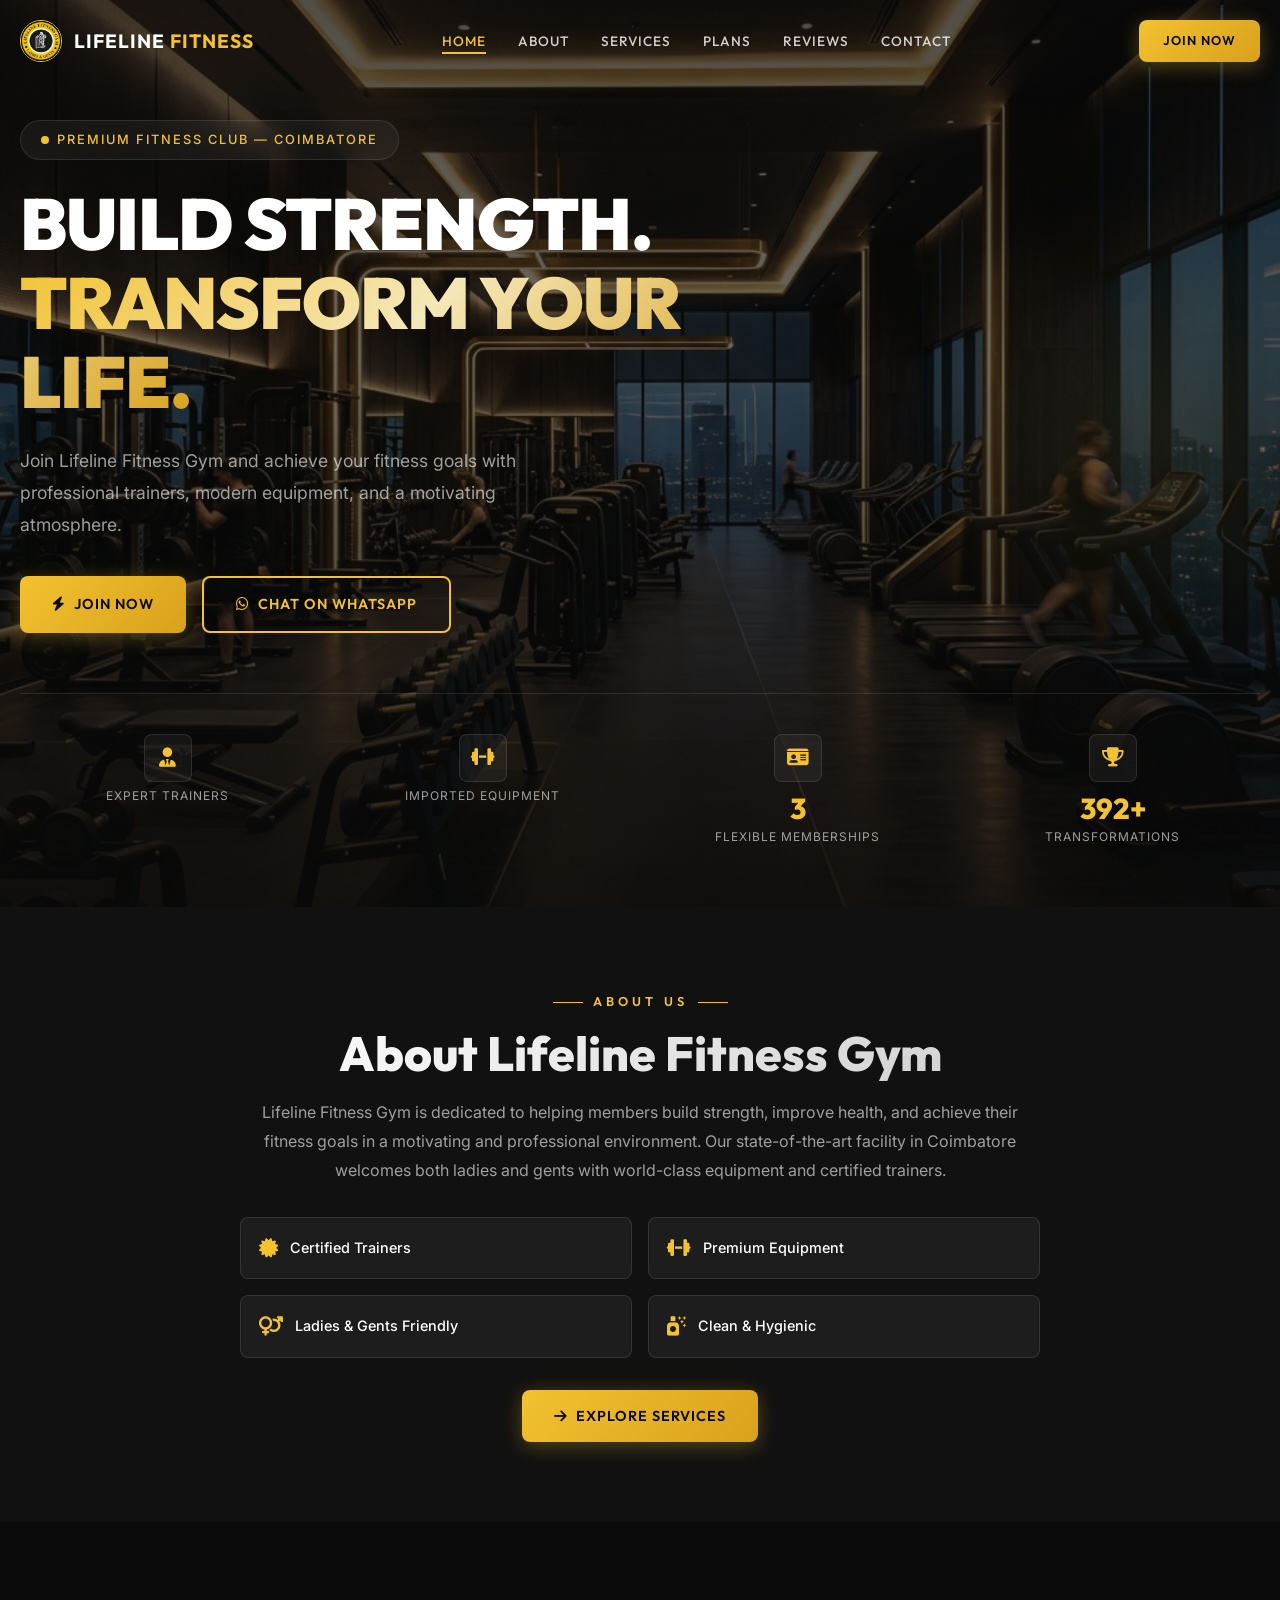
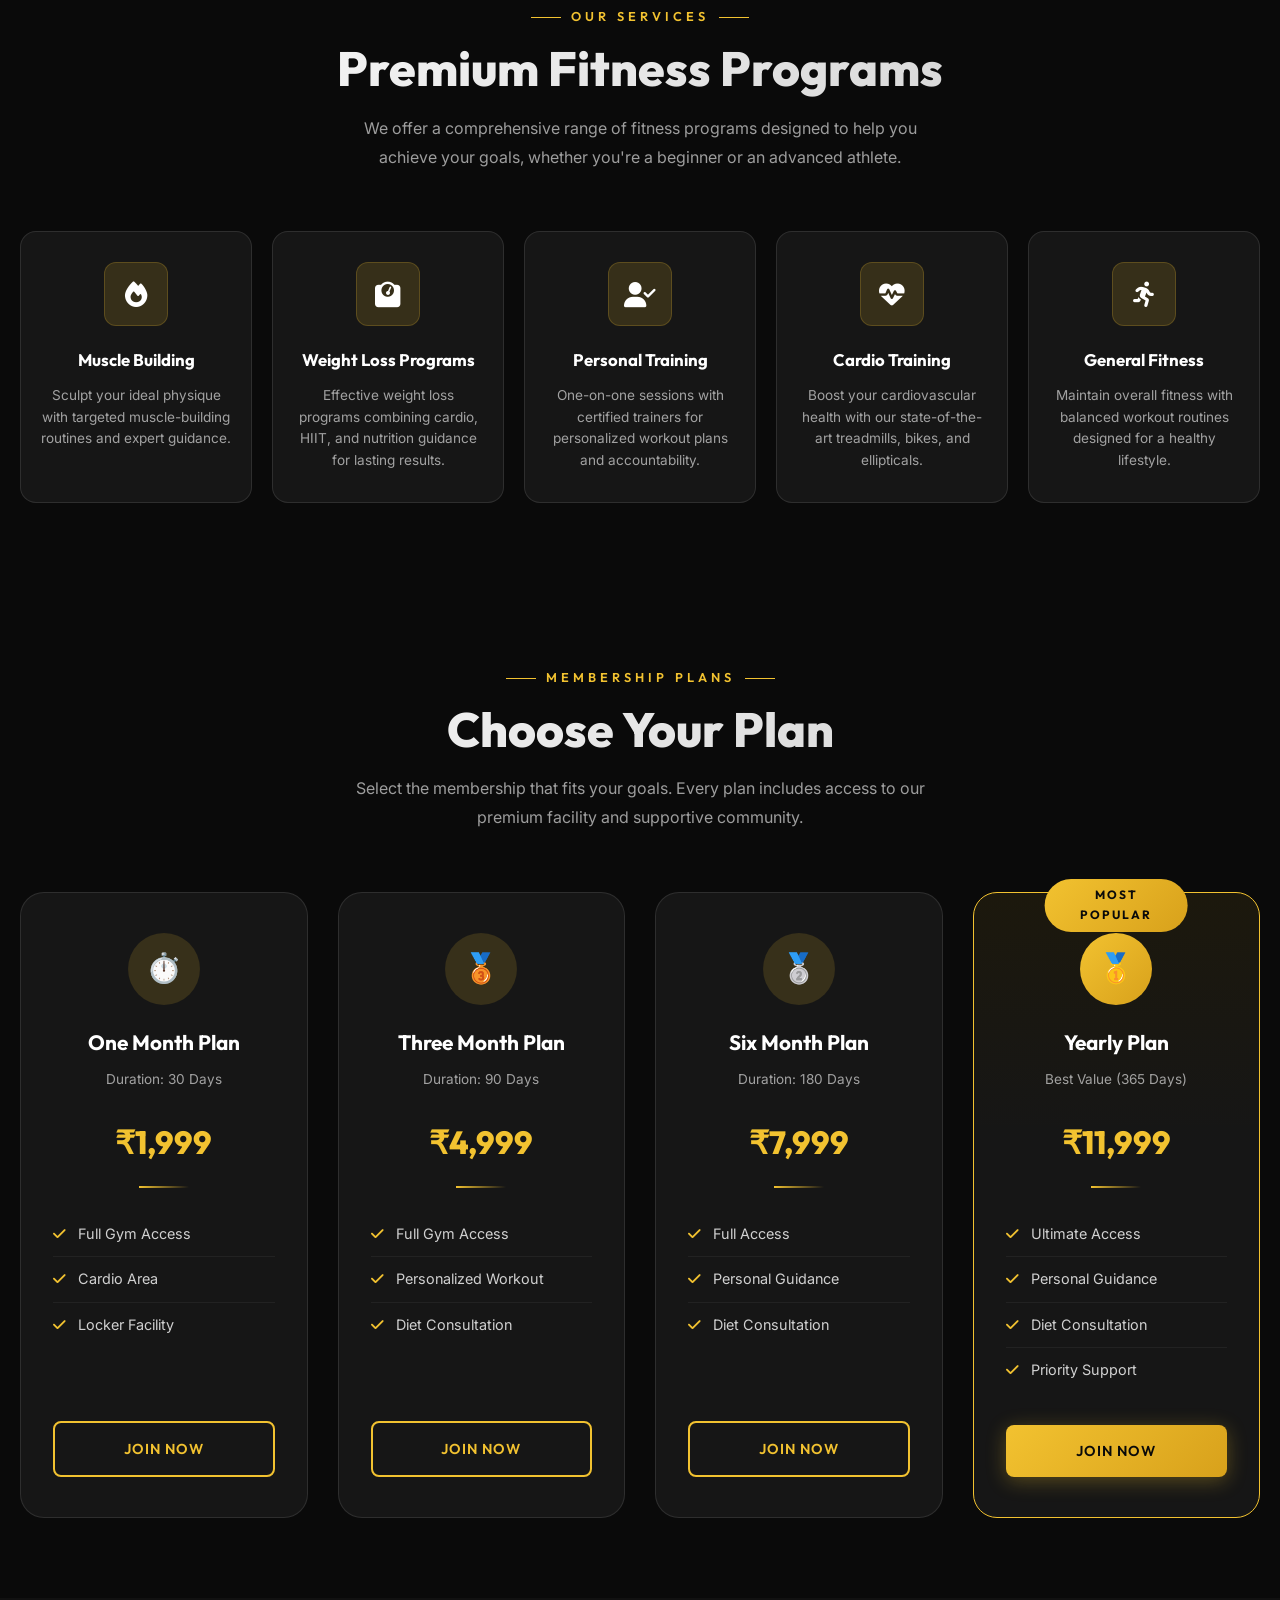
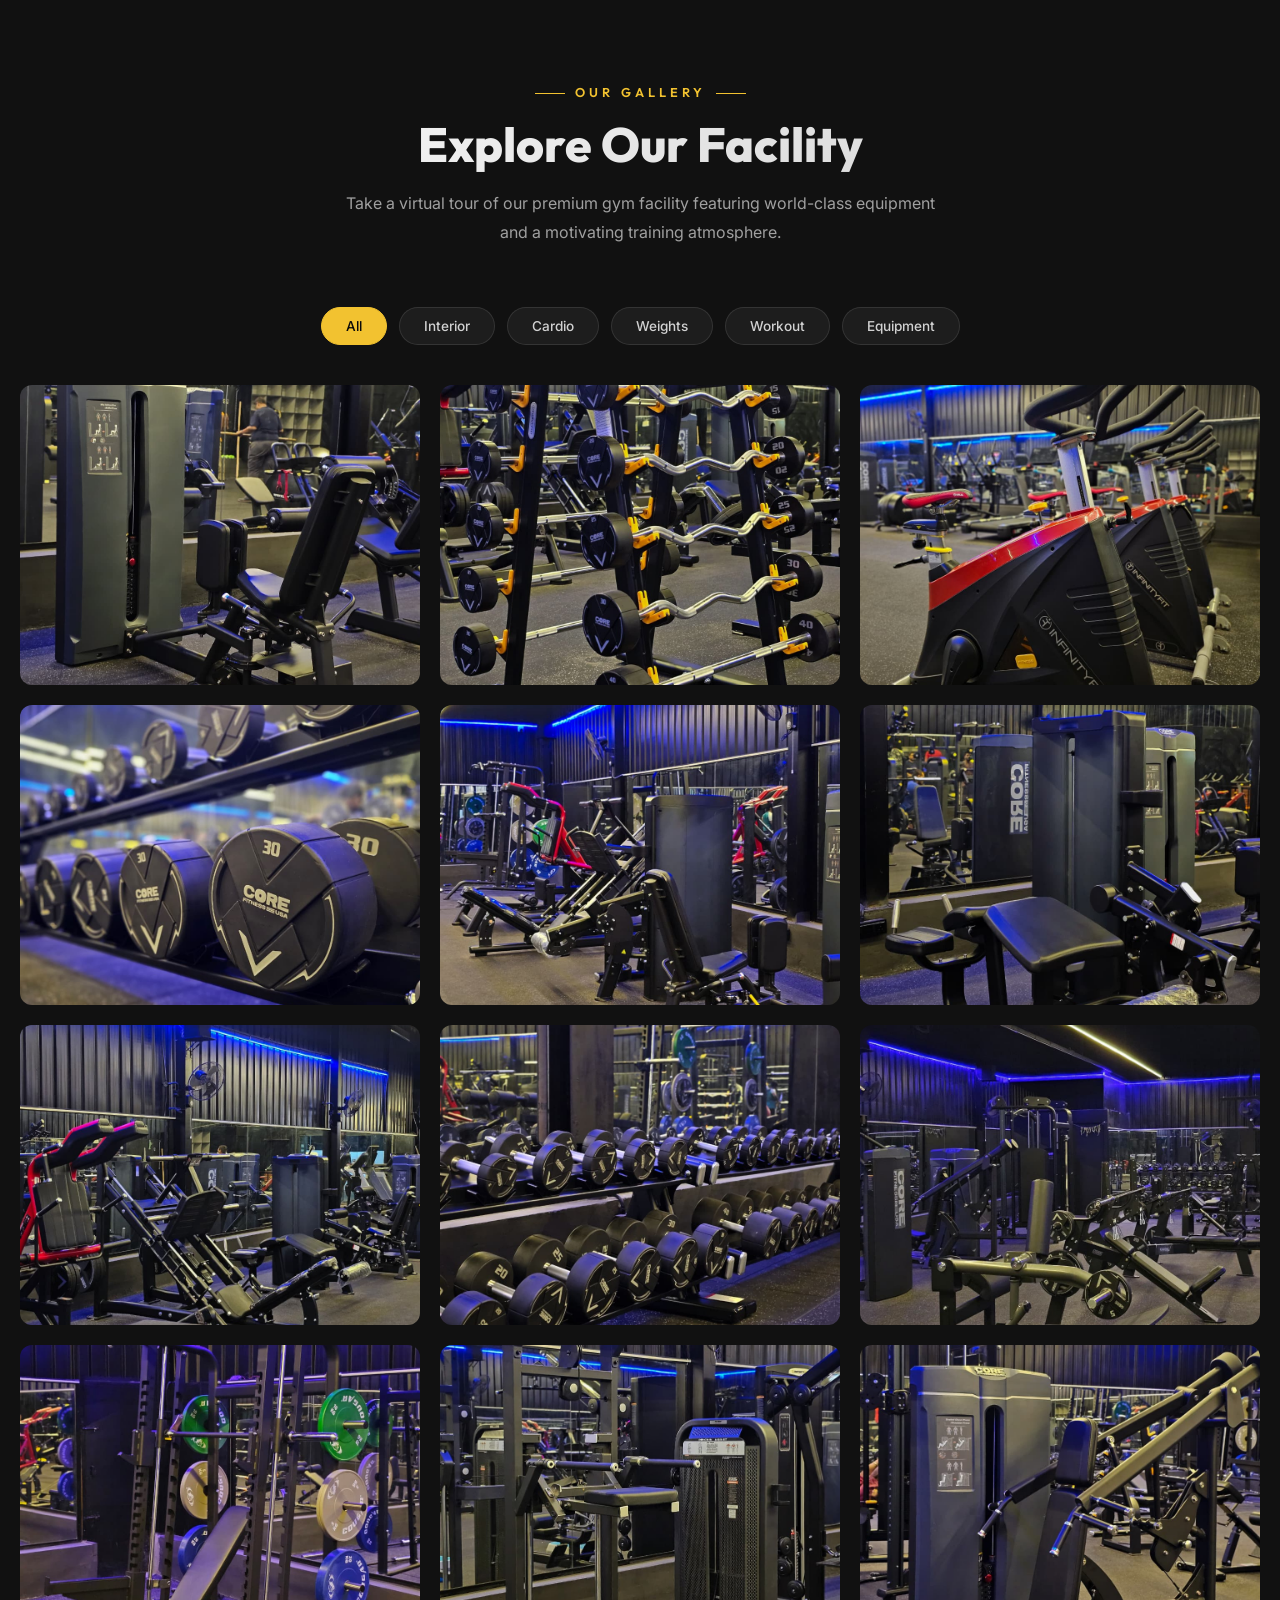
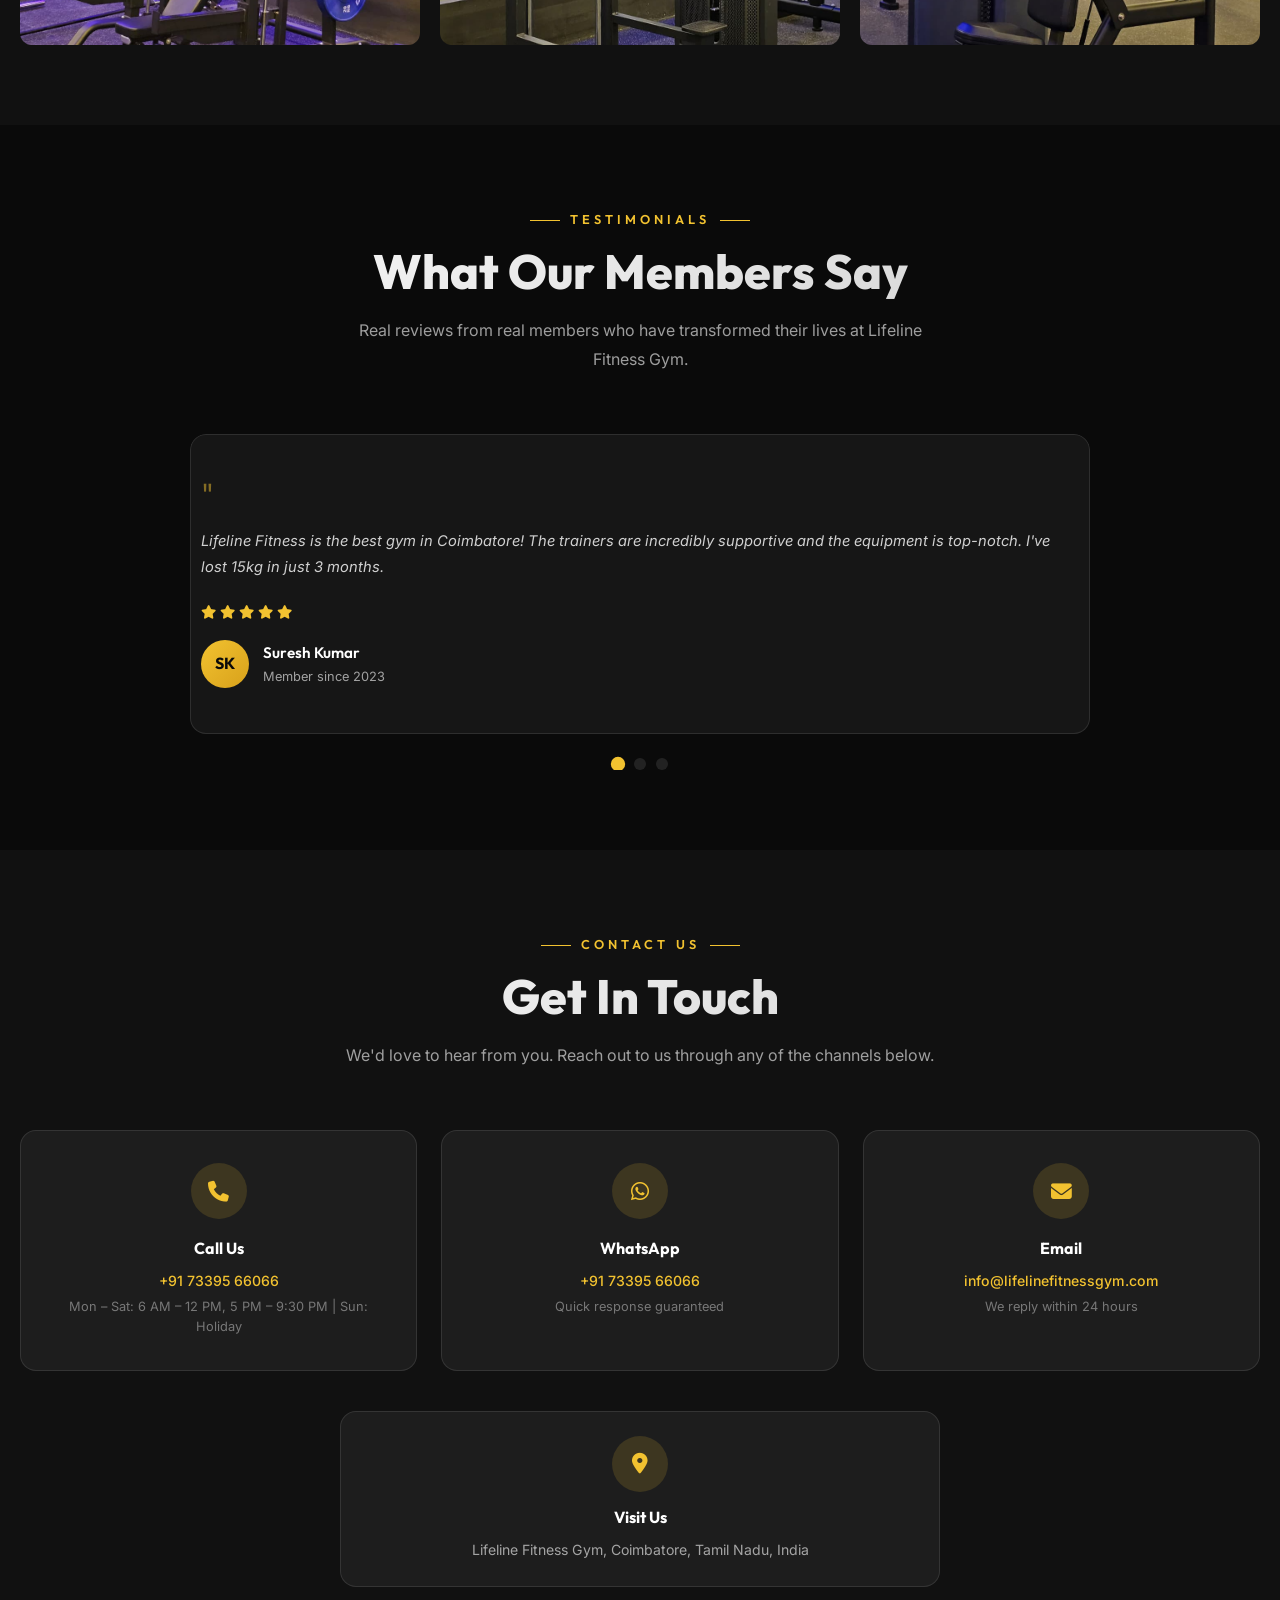
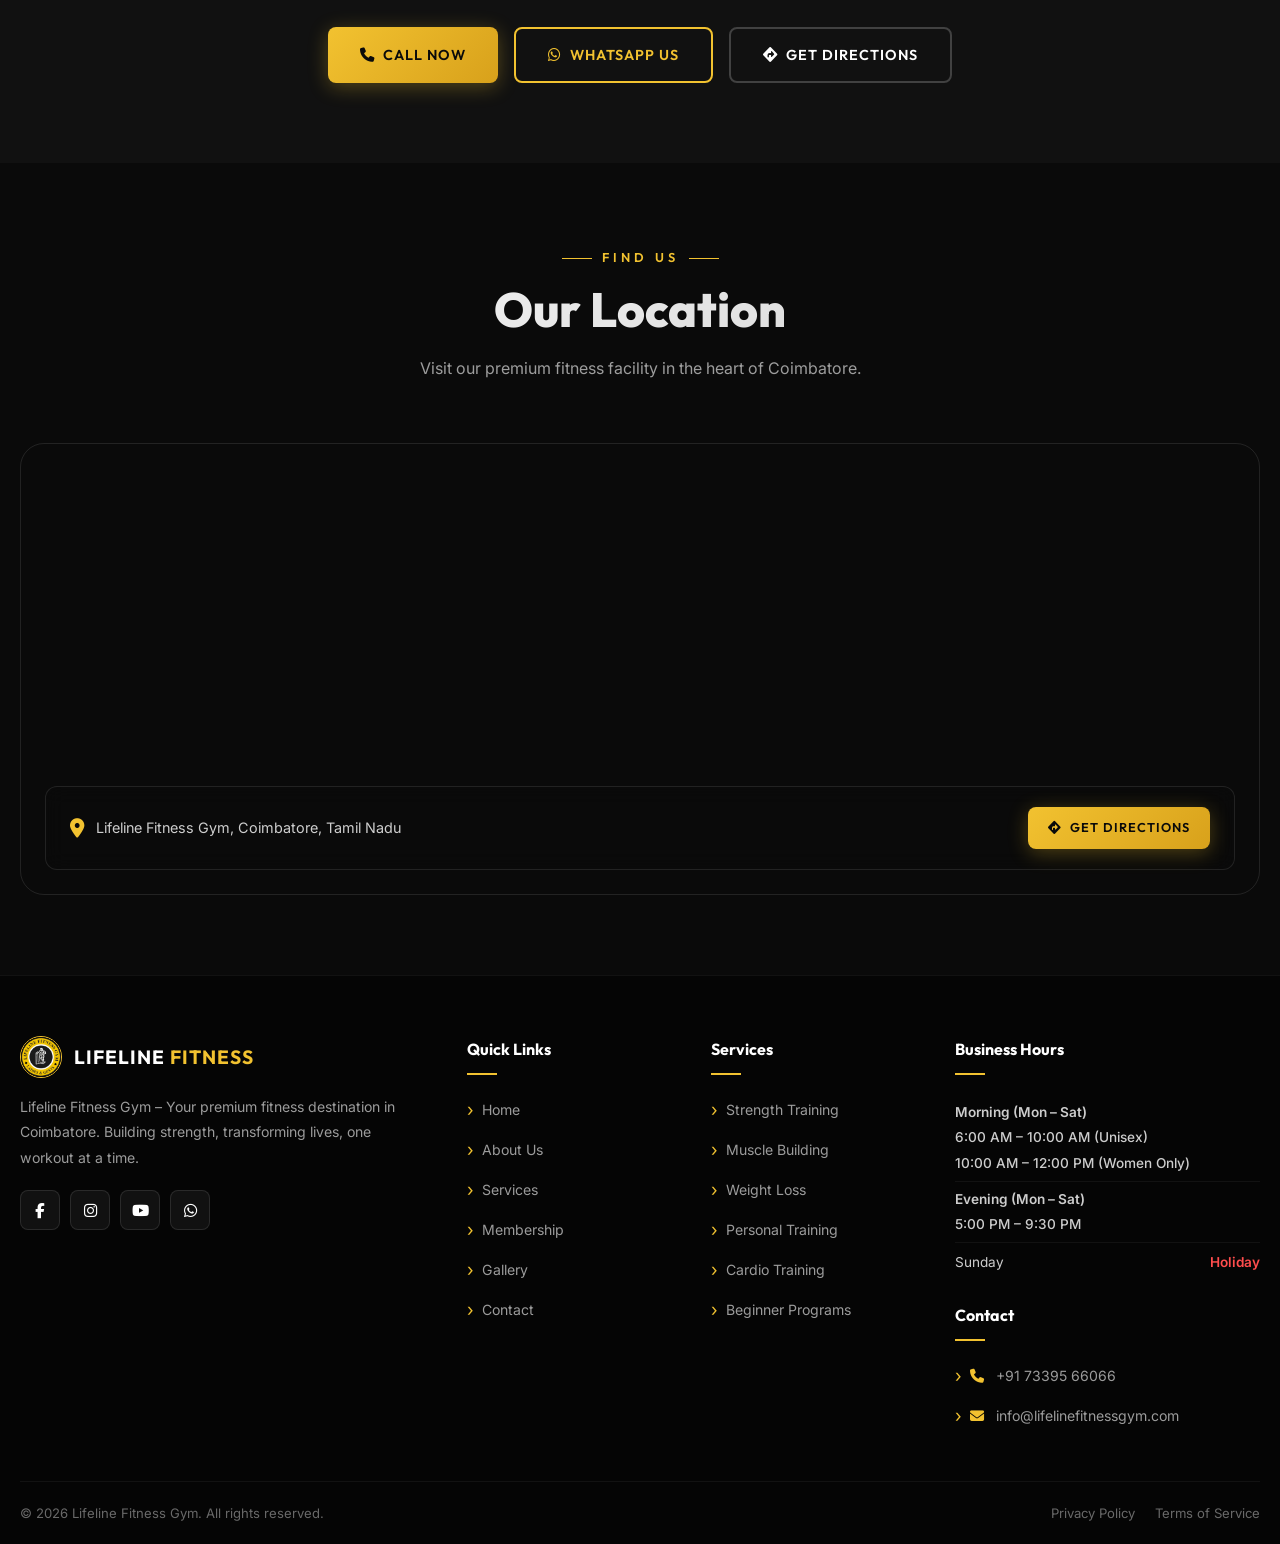
==== commit a949ee71: "Update gym timings: morning 6AM-12PM, evening 5PM-9:30PM, Sunday holiday" ====
--- a/index.html
+++ b/index.html
@@ -603,7 +603,7 @@
           <div class="contact-icon"><i class="fas fa-phone"></i></div>
           <h4>Call Us</h4>
           <p><a href="tel:+917339566066">+91 73395 66066</a></p>
-          <p style="font-size: 0.8rem; color: var(--white-40); margin-top: 4px;">Mon – Sat: 5:40 AM – 1 PM, 5 PM – 9:30 PM</p>
+          <p style="font-size: 0.8rem; color: var(--white-40); margin-top: 4px;">Mon – Sat: 6 AM – 12 PM, 5 PM – 9:30 PM | Sun: Holiday</p>
         </div>
         <div class="contact-card reveal">
           <div class="contact-icon"><i class="fab fa-whatsapp"></i></div>
@@ -722,13 +722,17 @@
           <h4 class="footer-title">Business Hours</h4>
           <div class="footer-hours">
             <div class="footer-hours-item" style="display: flex; flex-direction: column; align-items: flex-start; gap: 2px; padding: 6px 0; border-bottom: 1px solid var(--white-05);">
-              <span class="footer-hours-day" style="font-weight: 600;">Monday – Saturday</span>
-              <span class="footer-hours-time" style="font-size: 0.85rem; color: var(--white-80);">5:40 AM – 1:00 PM</span>
+              <span class="footer-hours-day" style="font-weight: 600;">Morning (Mon – Sat)</span>
+              <span class="footer-hours-time" style="font-size: 0.85rem; color: var(--white-80);">6:00 AM – 10:00 AM (Unisex)</span>
+              <span class="footer-hours-time" style="font-size: 0.85rem; color: var(--white-80);">10:00 AM – 12:00 PM (Women Only)</span>
+            </div>
+            <div class="footer-hours-item" style="display: flex; flex-direction: column; align-items: flex-start; gap: 2px; padding: 6px 0; border-bottom: 1px solid var(--white-05);">
+              <span class="footer-hours-day" style="font-weight: 600;">Evening (Mon – Sat)</span>
               <span class="footer-hours-time" style="font-size: 0.85rem; color: var(--white-80);">5:00 PM – 9:30 PM</span>
             </div>
             <div class="footer-hours-item" style="display: flex; justify-content: space-between; padding: 8px 0;">
               <span class="footer-hours-day">Sunday</span>
-              <span class="footer-hours-time" style="color: #ff4d4d; font-weight: 600;">Closed</span>
+              <span class="footer-hours-time" style="color: #ff4d4d; font-weight: 600;">Holiday</span>
             </div>
           </div>
 
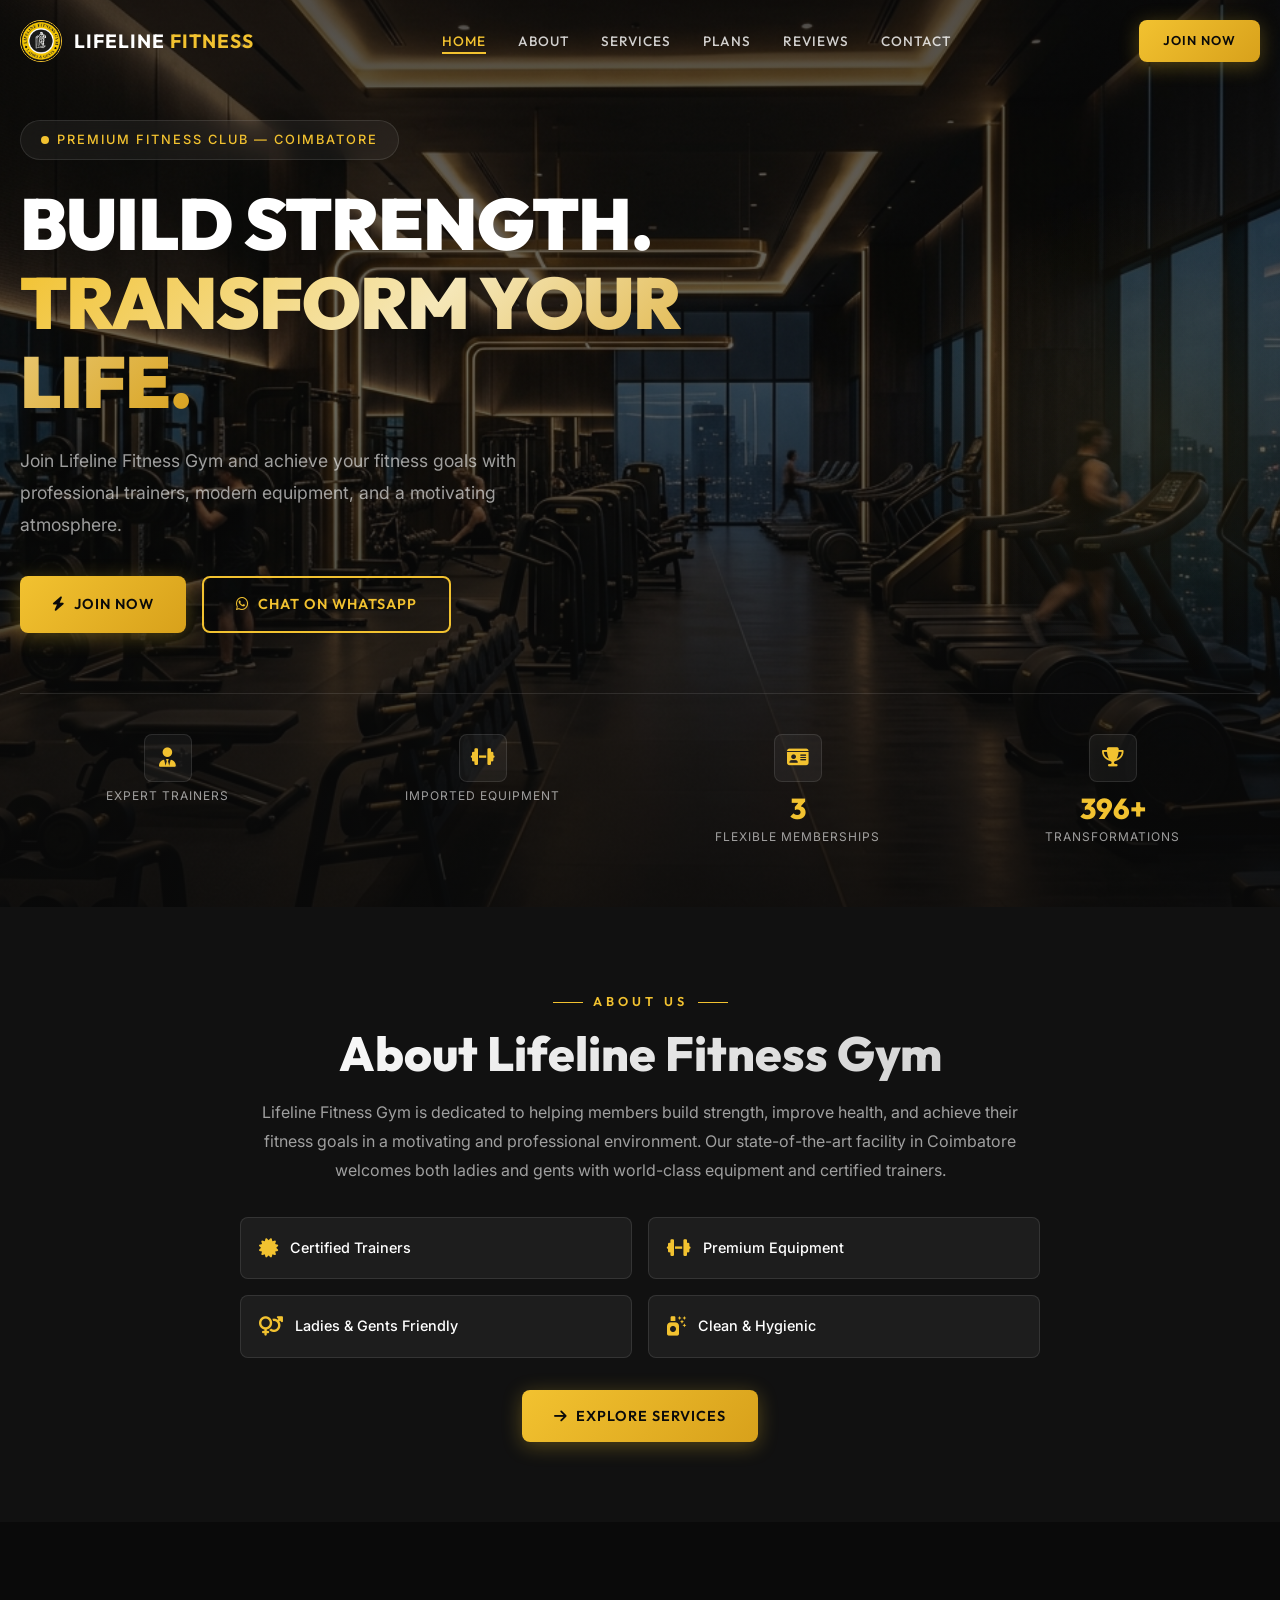
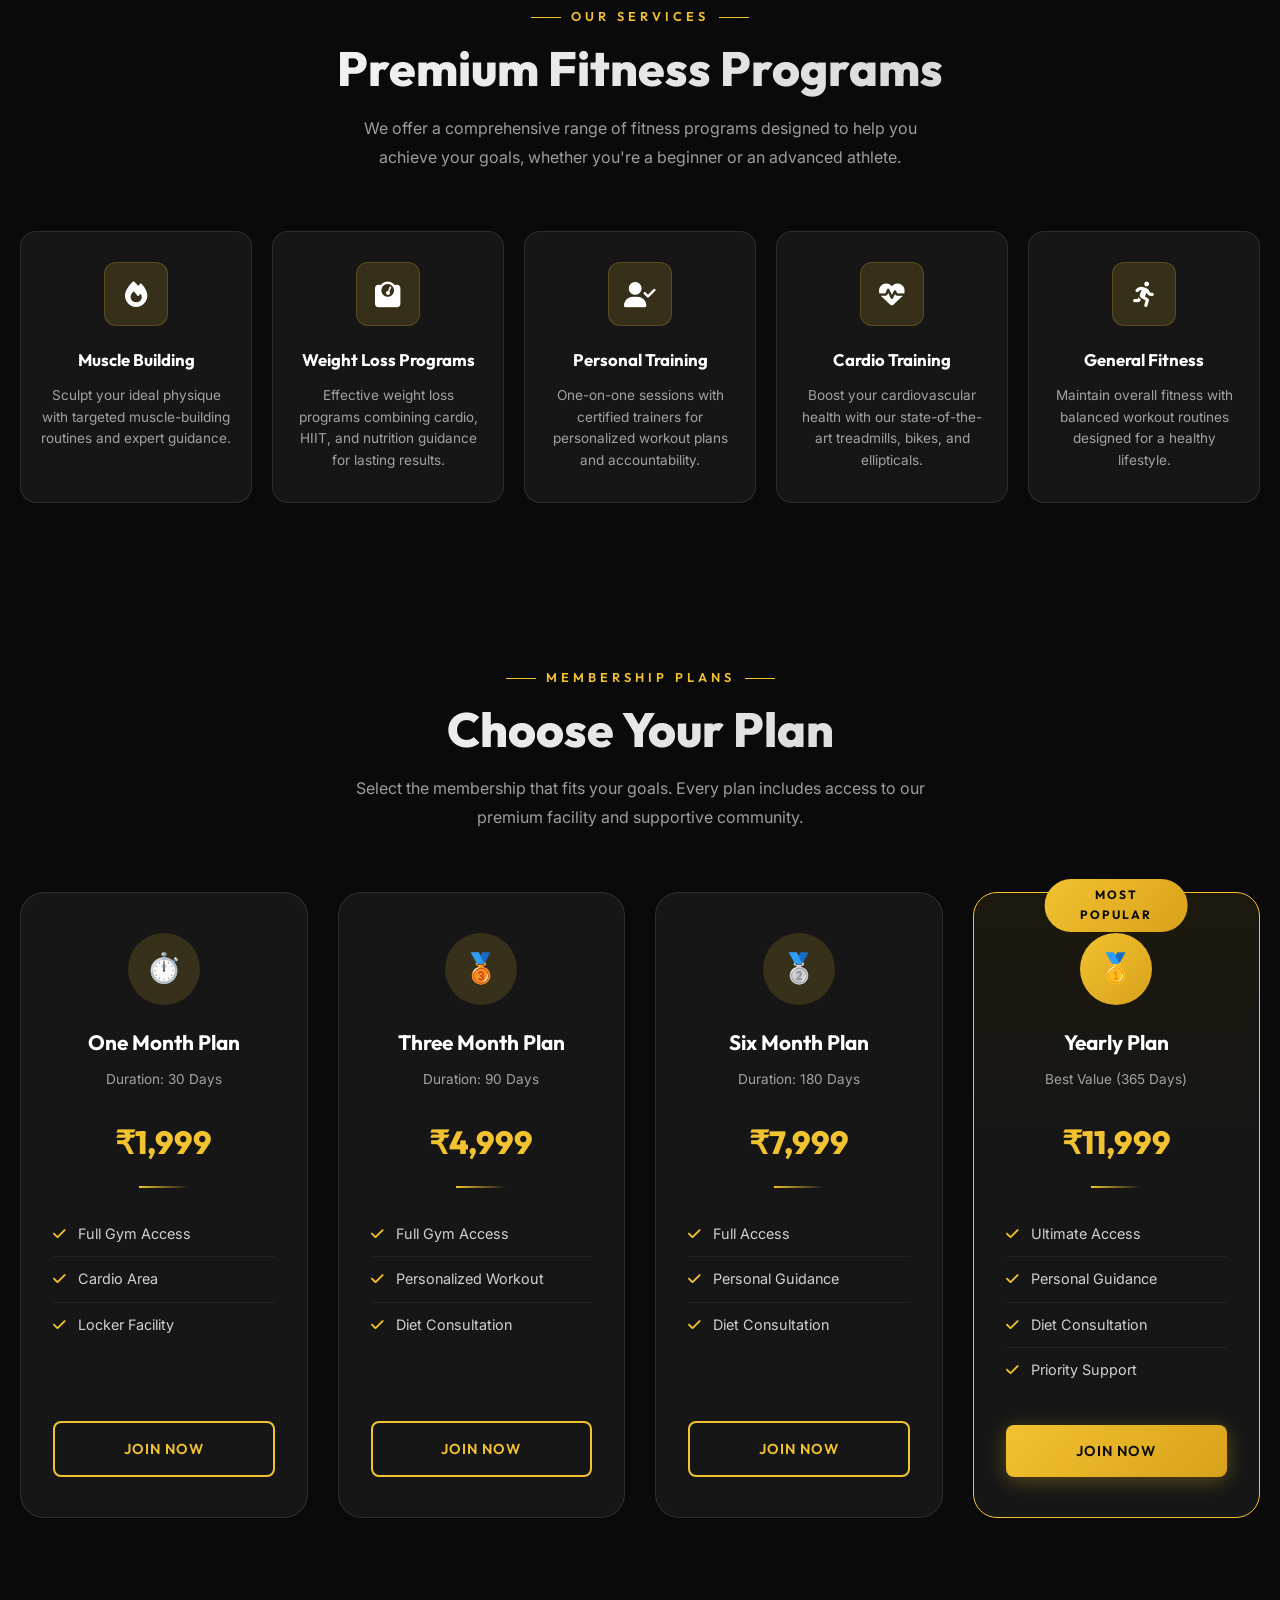
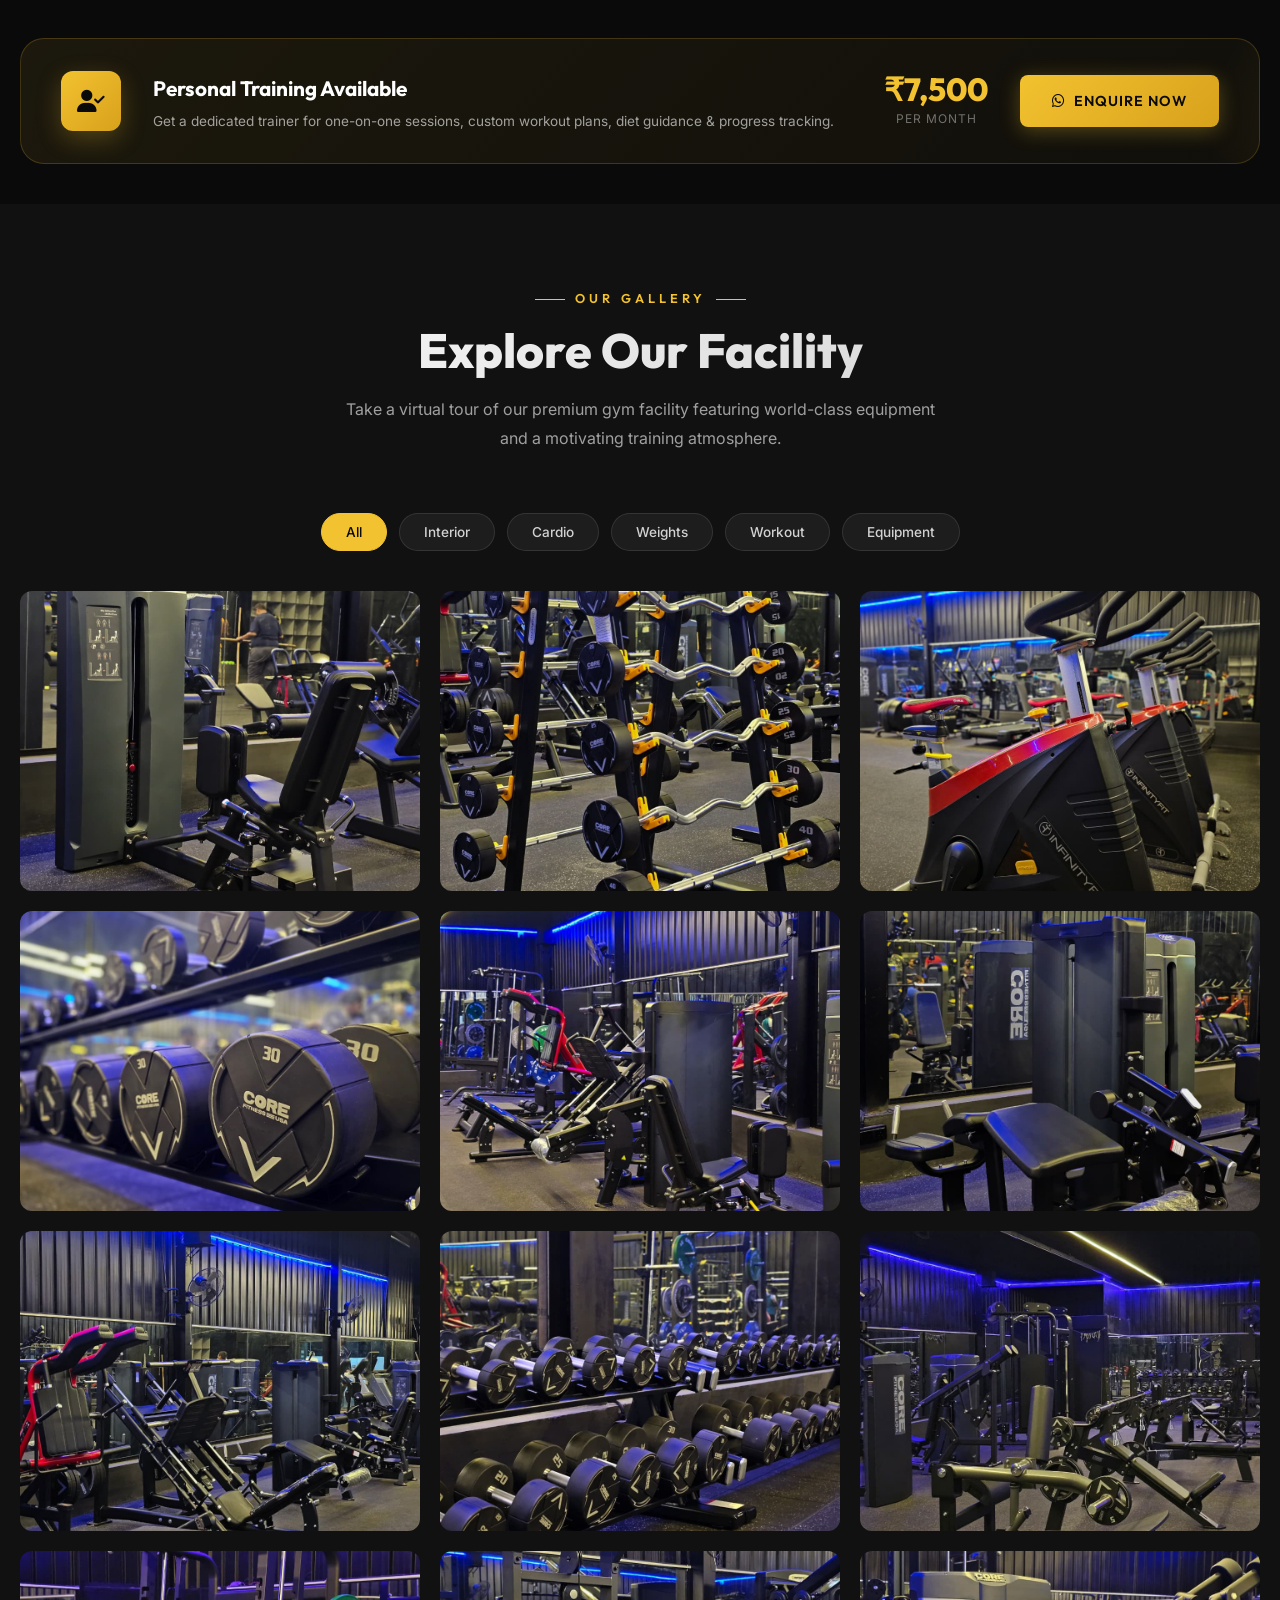
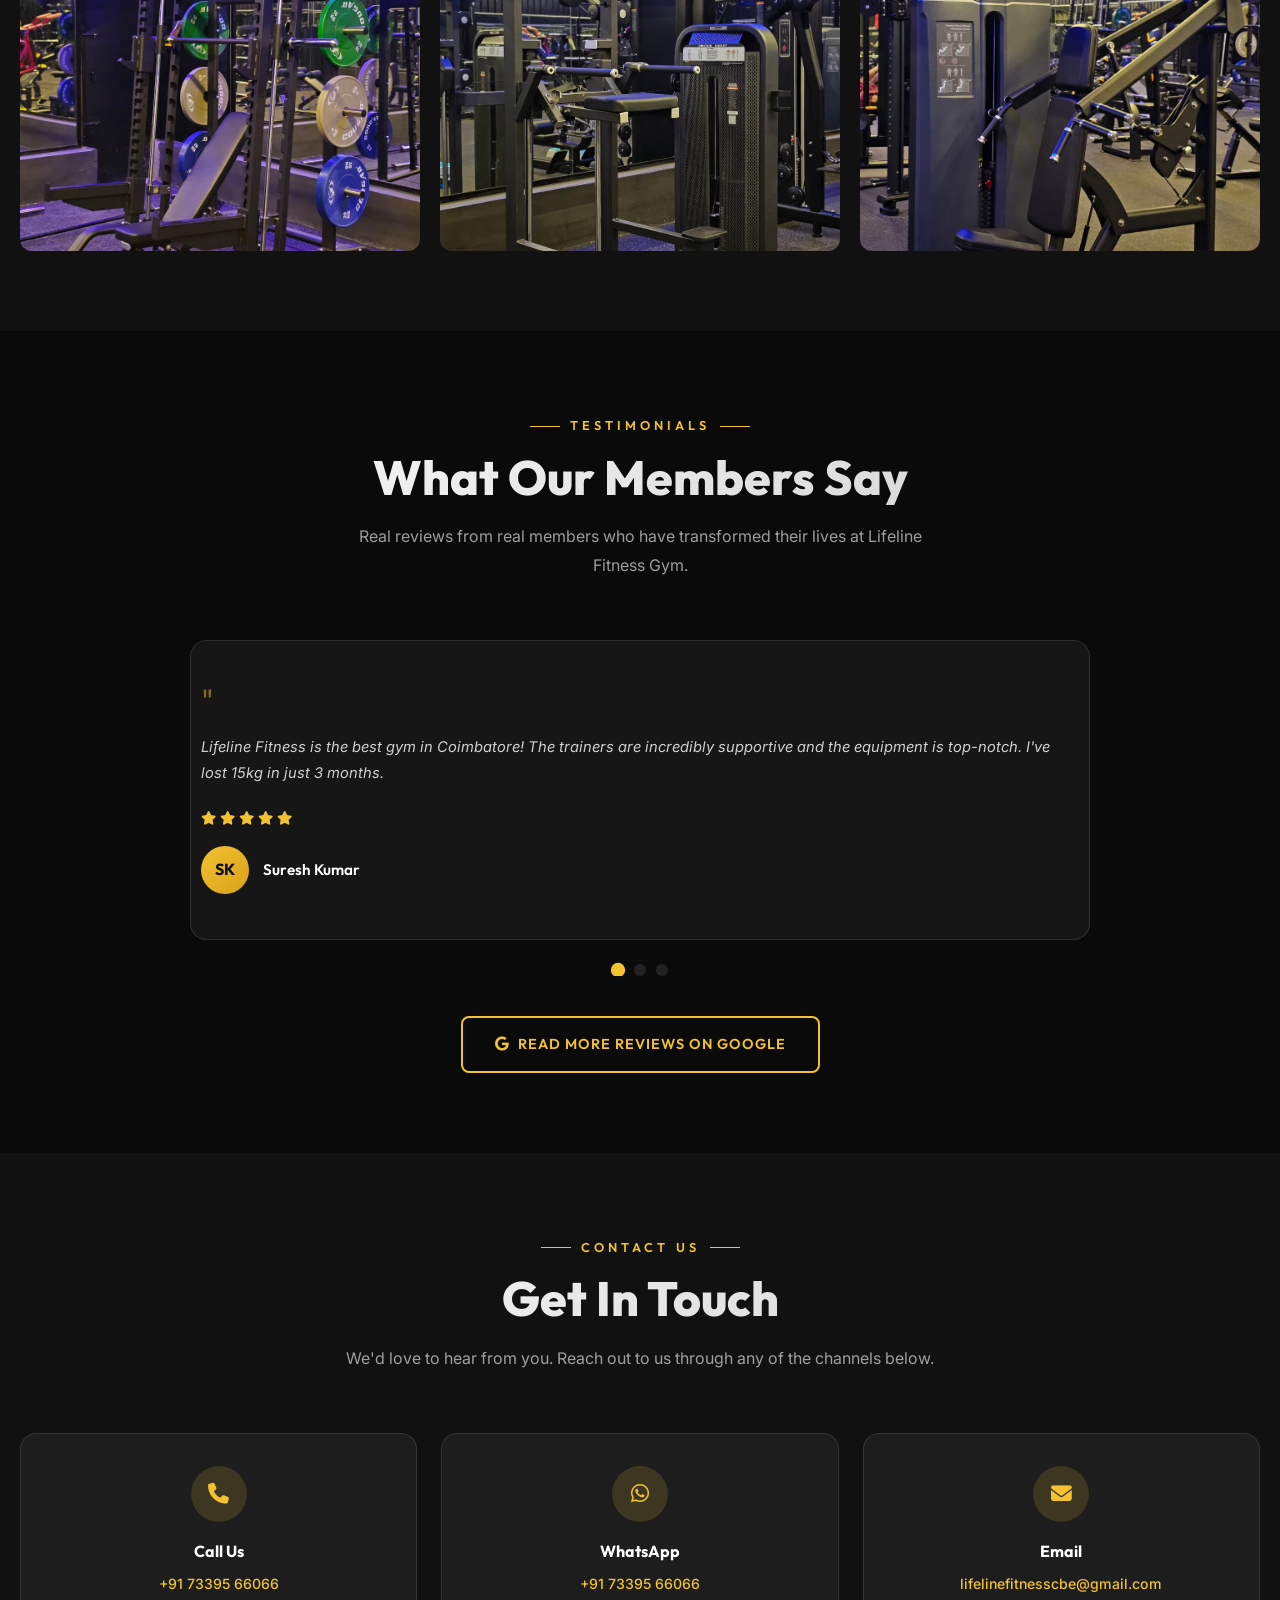
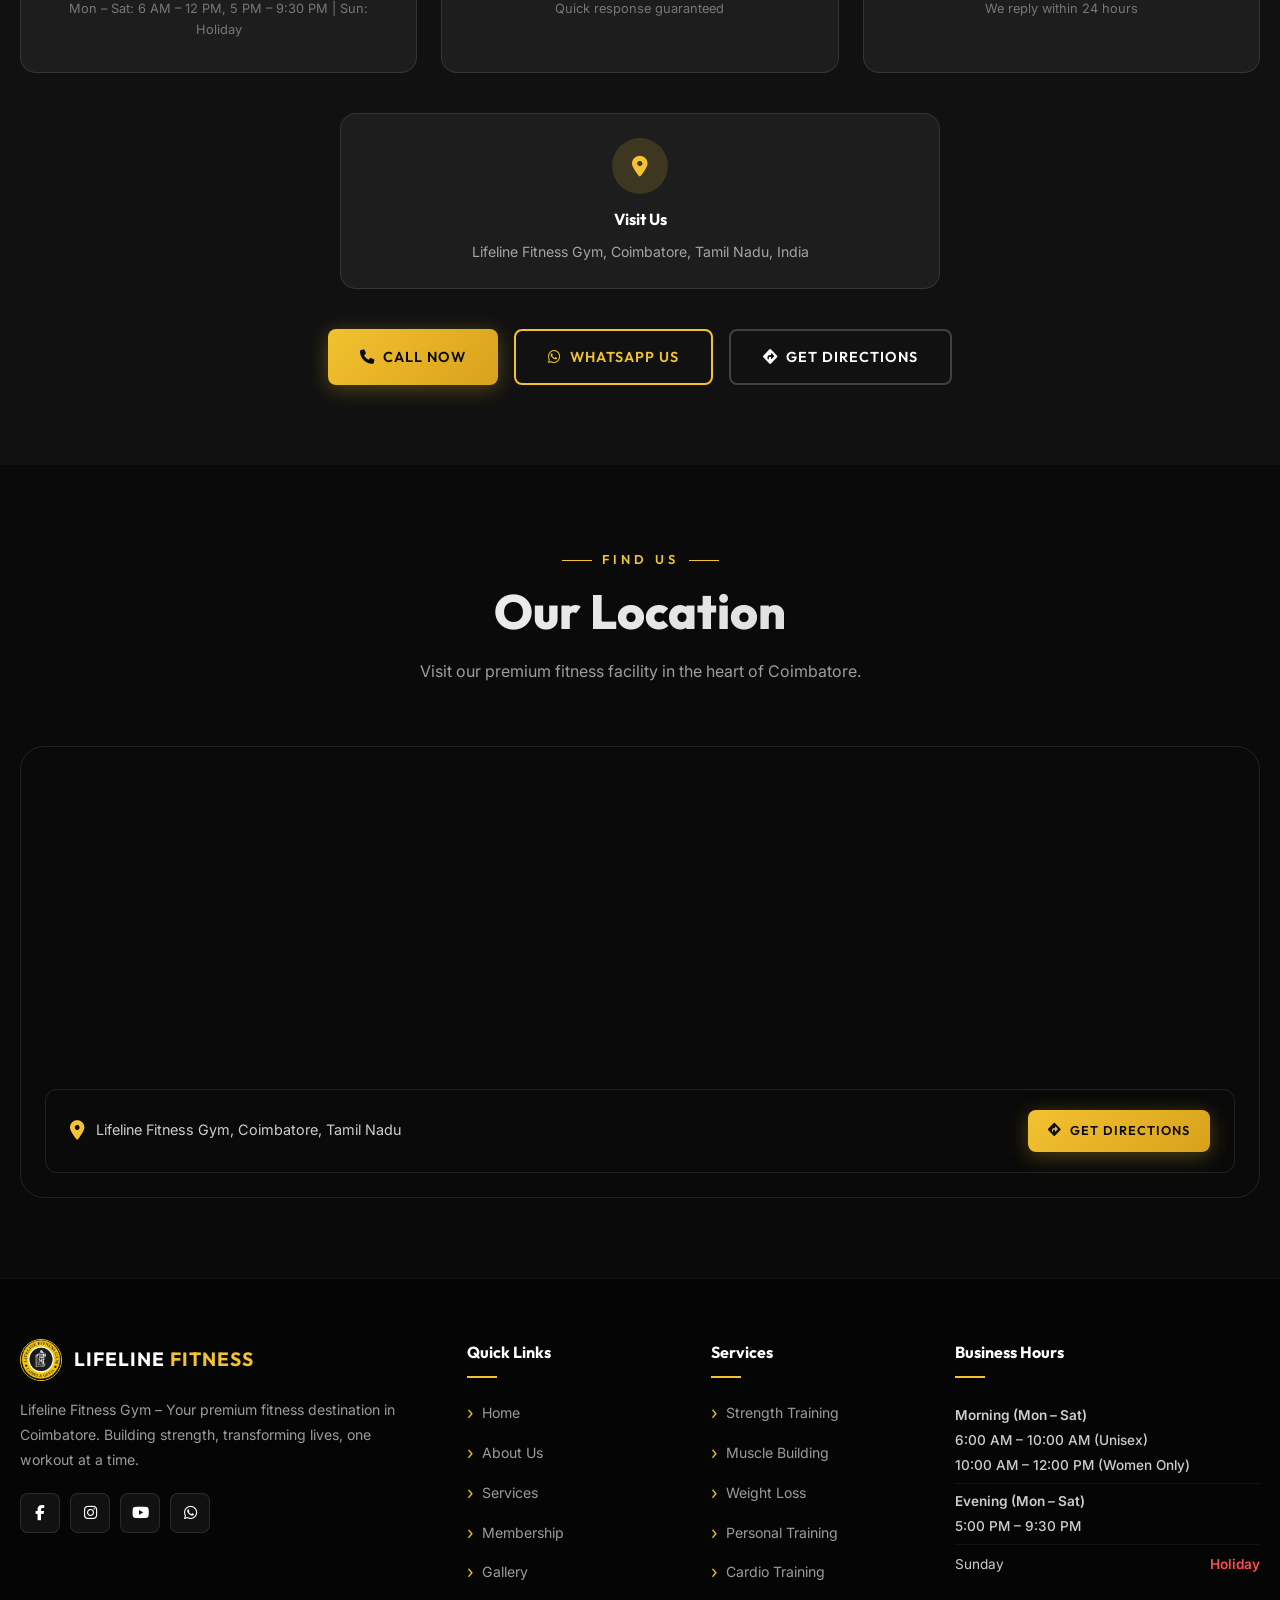
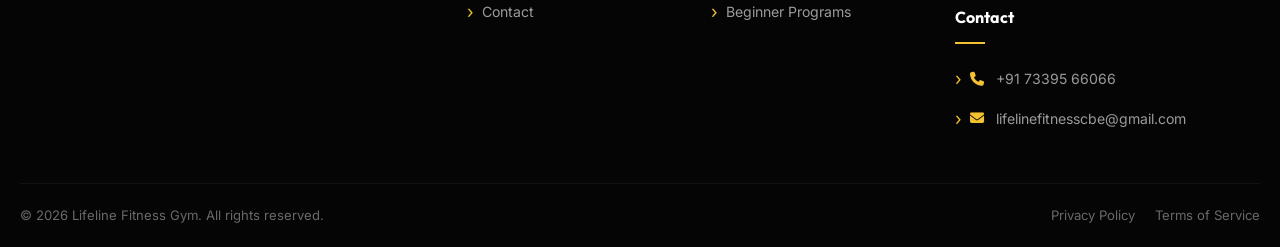
==== commit 29de53d6: "Fix PT banner mobile layout overlapping, update email link to mailto protocol, and adjust mobile typ" ====
--- a/index.html
+++ b/index.html
@@ -1,14 +1,18 @@
 <!DOCTYPE html>
 <html lang="en">
+
 <head>
   <meta charset="UTF-8">
   <meta name="viewport" content="width=device-width, initial-scale=1.0">
-  <meta name="description" content="Lifeline Fitness Gym – Premium fitness facility for Ladies & Gents in Coimbatore, Tamil Nadu. Expert trainers, modern equipment, and personalized fitness programs.">
-  <meta name="keywords" content="gym, fitness, Coimbatore, personal training, weight loss, muscle building, Lifeline Fitness">
+  <meta name="description"
+    content="Lifeline Fitness Gym – Premium fitness facility for Ladies & Gents in Coimbatore, Tamil Nadu. Expert trainers, modern equipment, and personalized fitness programs.">
+  <meta name="keywords"
+    content="gym, fitness, Coimbatore, personal training, weight loss, muscle building, Lifeline Fitness">
   <meta name="author" content="Lifeline Fitness Gym">
   <meta name="robots" content="index, follow">
   <meta property="og:title" content="Lifeline Fitness Gym – Ladies & Gents | Coimbatore">
-  <meta property="og:description" content="Build Strength. Transform Your Life. Join the premium fitness destination in Coimbatore.">
+  <meta property="og:description"
+    content="Build Strength. Transform Your Life. Join the premium fitness destination in Coimbatore.">
   <meta property="og:type" content="website">
   <meta name="theme-color" content="#0A0A0A">
   <title>Lifeline Fitness Gym – Ladies & Gents | Premium Gym in Coimbatore</title>
@@ -16,6 +20,7 @@
   <link rel="stylesheet" href="style.css?v=3">
   <link rel="stylesheet" href="https://cdnjs.cloudflare.com/ajax/libs/font-awesome/6.5.1/css/all.min.css">
 </head>
+
 <body style="overflow: hidden;">
 
   <!-- Preloader -->
@@ -32,7 +37,8 @@
   <nav class="navbar" id="navbar">
     <div class="container">
       <a href="#hero" class="nav-logo">
-        <img src="images/logo.jpg" alt="Lifeline Fitness Gym Logo" class="nav-logo-img" style="width: 42px; height: 42px; border-radius: 50%; object-fit: cover; border: 1.5px solid var(--gold);">
+        <img src="images/logo.jpg" alt="Lifeline Fitness Gym Logo" class="nav-logo-img"
+          style="width: 42px; height: 42px; border-radius: 50%; object-fit: cover; border: 1.5px solid var(--gold);">
         <div class="nav-logo-text">LIFELINE <span>FITNESS</span></div>
       </a>
 
@@ -93,7 +99,8 @@
         </h1>
 
         <p class="hero-subtitle">
-          Join Lifeline Fitness Gym and achieve your fitness goals with professional trainers, modern equipment, and a motivating atmosphere.
+          Join Lifeline Fitness Gym and achieve your fitness goals with professional trainers, modern equipment, and a
+          motivating atmosphere.
         </p>
 
         <div class="hero-buttons">
@@ -137,7 +144,9 @@
           <span class="section-label">About Us</span>
           <h2 class="section-title">About Lifeline Fitness Gym</h2>
           <p class="about-text">
-            Lifeline Fitness Gym is dedicated to helping members build strength, improve health, and achieve their fitness goals in a motivating and professional environment. Our state-of-the-art facility in Coimbatore welcomes both ladies and gents with world-class equipment and certified trainers.
+            Lifeline Fitness Gym is dedicated to helping members build strength, improve health, and achieve their
+            fitness goals in a motivating and professional environment. Our state-of-the-art facility in Coimbatore
+            welcomes both ladies and gents with world-class equipment and certified trainers.
           </p>
 
           <div class="about-features">
@@ -174,7 +183,8 @@
       <div class="section-header reveal">
         <span class="section-label">Our Services</span>
         <h2 class="section-title">Premium Fitness Programs</h2>
-        <p class="section-subtitle">We offer a comprehensive range of fitness programs designed to help you achieve your goals, whether you're a beginner or an advanced athlete.</p>
+        <p class="section-subtitle">We offer a comprehensive range of fitness programs designed to help you achieve your
+          goals, whether you're a beginner or an advanced athlete.</p>
       </div>
 
       <div class="services-grid">
@@ -213,7 +223,8 @@
       <div class="section-header reveal">
         <span class="section-label">Membership Plans</span>
         <h2 class="section-title">Choose Your Plan</h2>
-        <p class="section-subtitle">Select the membership that fits your goals. Every plan includes access to our premium facility and supportive community.</p>
+        <p class="section-subtitle">Select the membership that fits your goals. Every plan includes access to our
+          premium facility and supportive community.</p>
       </div>
 
       <div class="plans-grid">
@@ -317,6 +328,30 @@
           </div>
           <a href="#contact" class="btn btn-primary">Join Now</a>
         </div>
+
+      </div>
+    </div>
+  </section>
+
+  <!-- Personal Training Banner -->
+  <section class="pt-banner reveal" id="personal-training">
+    <div class="container">
+      <div class="pt-banner-inner">
+        <div class="pt-banner-icon">
+          <i class="fas fa-user-check"></i>
+        </div>
+        <div class="pt-banner-content">
+          <h3 class="pt-banner-title">Personal Training Available</h3>
+          <p class="pt-banner-desc">Get a dedicated trainer for one-on-one sessions, custom workout plans, diet guidance
+            & progress tracking.</p>
+        </div>
+        <div class="pt-banner-price">
+          <span class="pt-banner-amount">₹7,500</span>
+          <span class="pt-banner-period">per month</span>
+        </div>
+        <a href="#contact" class="btn btn-primary pt-banner-btn">
+          <i class="fab fa-whatsapp"></i> Enquire Now
+        </a>
       </div>
     </div>
   </section>
@@ -398,7 +433,8 @@
       <div class="section-header reveal">
         <span class="section-label">Our Gallery</span>
         <h2 class="section-title">Explore Our Facility</h2>
-        <p class="section-subtitle">Take a virtual tour of our premium gym facility featuring world-class equipment and a motivating training atmosphere.</p>
+        <p class="section-subtitle">Take a virtual tour of our premium gym facility featuring world-class equipment and
+          a motivating training atmosphere.</p>
       </div>
 
       <div class="gallery-filter reveal">
@@ -503,7 +539,8 @@
   <div class="lightbox" id="lightbox">
     <div class="lightbox-content">
       <button class="lightbox-close" aria-label="Close lightbox"><i class="fas fa-times"></i></button>
-      <button class="lightbox-nav lightbox-prev" aria-label="Previous image"><i class="fas fa-chevron-left"></i></button>
+      <button class="lightbox-nav lightbox-prev" aria-label="Previous image"><i
+          class="fas fa-chevron-left"></i></button>
       <img src="" alt="Gallery image">
       <button class="lightbox-nav lightbox-next" aria-label="Next image"><i class="fas fa-chevron-right"></i></button>
     </div>
@@ -517,14 +554,16 @@
       <div class="section-header reveal">
         <span class="section-label">Testimonials</span>
         <h2 class="section-title">What Our Members Say</h2>
-        <p class="section-subtitle">Real reviews from real members who have transformed their lives at Lifeline Fitness Gym.</p>
+        <p class="section-subtitle">Real reviews from real members who have transformed their lives at Lifeline Fitness
+          Gym.</p>
       </div>
 
       <div class="carousel-container" id="testimonial-carousel">
         <div class="carousel-track">
           <div class="carousel-slide active testimonial-card">
             <div class="testimonial-quote">"</div>
-            <p class="testimonial-text">Lifeline Fitness is the best gym in Coimbatore! The trainers are incredibly supportive and the equipment is top-notch. I've lost 15kg in just 3 months.</p>
+            <p class="testimonial-text">Lifeline Fitness is the best gym in Coimbatore! The trainers are incredibly
+              supportive and the equipment is top-notch. I've lost 15kg in just 3 months.</p>
             <div class="testimonial-stars">
               <span class="testimonial-star"><i class="fas fa-star"></i></span>
               <span class="testimonial-star"><i class="fas fa-star"></i></span>
@@ -536,14 +575,14 @@
               <div class="testimonial-avatar">SK</div>
               <div>
                 <div class="testimonial-author-name">Suresh Kumar</div>
-                <div class="testimonial-author-role">Member since 2023</div>
               </div>
             </div>
           </div>
 
           <div class="carousel-slide testimonial-card">
             <div class="testimonial-quote">"</div>
-            <p class="testimonial-text">As a woman, I appreciate the safe and welcoming environment. The ladies section is well-equipped and Priya ma'am's training sessions are amazing!</p>
+            <p class="testimonial-text">As a woman, I appreciate the safe and welcoming environment. The ladies section
+              is well-equipped and Priya ma'am's training sessions are amazing!</p>
             <div class="testimonial-stars">
               <span class="testimonial-star"><i class="fas fa-star"></i></span>
               <span class="testimonial-star"><i class="fas fa-star"></i></span>
@@ -555,26 +594,26 @@
               <div class="testimonial-avatar">AN</div>
               <div>
                 <div class="testimonial-author-name">Anitha N.</div>
-                <div class="testimonial-author-role">Member since 2024</div>
               </div>
             </div>
           </div>
 
           <div class="carousel-slide testimonial-card">
             <div class="testimonial-quote">"</div>
-            <p class="testimonial-text">The personal training sessions have been life-changing. My trainer created a custom plan that fits perfectly with my schedule. Highly recommended!</p>
+            <p class="testimonial-text">The personal training sessions have been life-changing. My trainer created a
+              custom plan that fits perfectly with my schedule. Highly recommended!</p>
             <div class="testimonial-stars">
               <span class="testimonial-star"><i class="fas fa-star"></i></span>
               <span class="testimonial-star"><i class="fas fa-star"></i></span>
               <span class="testimonial-star"><i class="fas fa-star"></i></span>
               <span class="testimonial-star"><i class="fas fa-star"></i></span>
-              <span class="testimonial-star"><i class="fas fa-star-half-stroke"></i></span>
+              <span class="testimonial-star"><i class="fas fa-star"></i></span>
             </div>
             <div class="testimonial-author">
               <div class="testimonial-avatar">RM</div>
               <div>
                 <div class="testimonial-author-name">Ravi M.</div>
-                <div class="testimonial-author-role">Member since 2023</div>
+
               </div>
             </div>
           </div>
@@ -585,6 +624,13 @@
           <span class="indicator" data-slide="1"></span>
           <span class="indicator" data-slide="2"></span>
         </div>
+      </div>
+
+      <div class="text-center reveal" style="text-align: center; margin-top: 40px;">
+        <a href="https://share.google/z54rmlGefPQ2eh2Xt" class="btn btn-outline" target="_blank" rel="noopener"
+          style="display: inline-flex; align-items: center; gap: 8px;">
+          <i class="fab fa-google"></i> Read More Reviews on Google
+        </a>
       </div>
     </div>
   </section>
@@ -603,7 +649,8 @@
           <div class="contact-icon"><i class="fas fa-phone"></i></div>
           <h4>Call Us</h4>
           <p><a href="tel:+917339566066">+91 73395 66066</a></p>
-          <p style="font-size: 0.8rem; color: var(--white-40); margin-top: 4px;">Mon – Sat: 6 AM – 12 PM, 5 PM – 9:30 PM | Sun: Holiday</p>
+          <p style="font-size: 0.8rem; color: var(--white-40); margin-top: 4px;">Mon – Sat: 6 AM – 12 PM, 5 PM – 9:30 PM
+            | Sun: Holiday</p>
         </div>
         <div class="contact-card reveal">
           <div class="contact-icon"><i class="fab fa-whatsapp"></i></div>
@@ -614,7 +661,7 @@
         <div class="contact-card reveal">
           <div class="contact-icon"><i class="fas fa-envelope"></i></div>
           <h4>Email</h4>
-          <p><a href="mailto:info@lifelinefitnessgym.com">info@lifelinefitnessgym.com</a></p>
+          <p><a href="mailto:lifelinefitnesscbe@gmail.com">lifelinefitnesscbe@gmail.com</a></p>
           <p style="font-size: 0.8rem; color: var(--white-40); margin-top: 4px;">We reply within 24 hours</p>
         </div>
       </div>
@@ -649,22 +696,18 @@
       </div>
 
       <div class="maps-wrapper reveal">
-        <iframe 
-          src="https://www.google.com/maps/embed?pb=!1m18!1m12!1m3!1d3917.4328594241775!2d76.9050402!3d10.968591!2m3!1f0!2f0!3f0!3m2!1i1024!2i768!4f13.1!3m3!1m2!1s0x3ba85fe439bd8bd1%3A0xfd9040be75bab85b!2sLifeline%20Fitness%20Gym!5e0!3m2!1sen!2sin!4v1719747754321!5m2!1sen!2sin" 
-          width="100%" 
-          height="450" 
-          style="border:0;" 
-          allowfullscreen="" 
-          loading="lazy" 
-          referrerpolicy="no-referrer-when-downgrade"
-          title="Lifeline Fitness Gym Location Map">
+        <iframe
+          src="https://www.google.com/maps/embed?pb=!1m18!1m12!1m3!1d3917.4328594241775!2d76.9050402!3d10.968591!2m3!1f0!2f0!3f0!3m2!1i1024!2i768!4f13.1!3m3!1m2!1s0x3ba85fe439bd8bd1%3A0xfd9040be75bab85b!2sLifeline%20Fitness%20Gym!5e0!3m2!1sen!2sin!4v1719747754321!5m2!1sen!2sin"
+          width="100%" height="450" style="border:0;" allowfullscreen="" loading="lazy"
+          referrerpolicy="no-referrer-when-downgrade" title="Lifeline Fitness Gym Location Map">
         </iframe>
         <div class="maps-overlay">
           <div class="maps-address">
             <span class="maps-address-icon"><i class="fas fa-location-dot"></i></span>
             <span class="maps-address-text">Lifeline Fitness Gym, Coimbatore, Tamil Nadu</span>
           </div>
-          <a href="https://maps.app.goo.gl/1PSDQjcu9QNKojzHA" class="btn btn-primary" target="_blank" rel="noopener" style="padding: 10px 20px; font-size: 0.8rem;">
+          <a href="https://maps.app.goo.gl/1PSDQjcu9QNKojzHA" class="btn btn-primary" target="_blank" rel="noopener"
+            style="padding: 10px 20px; font-size: 0.8rem;">
             <i class="fas fa-directions"></i> Get Directions
           </a>
         </div>
@@ -678,11 +721,13 @@
       <div class="footer-grid">
         <div class="footer-brand">
           <a href="#hero" class="nav-logo">
-            <img src="images/logo.jpg" alt="Lifeline Fitness Gym Logo" class="nav-logo-img" style="width: 42px; height: 42px; border-radius: 50%; object-fit: cover; border: 1.5px solid var(--gold);">
+            <img src="images/logo.jpg" alt="Lifeline Fitness Gym Logo" class="nav-logo-img"
+              style="width: 42px; height: 42px; border-radius: 50%; object-fit: cover; border: 1.5px solid var(--gold);">
             <div class="nav-logo-text">LIFELINE <span>FITNESS</span></div>
           </a>
           <p class="footer-desc">
-            Lifeline Fitness Gym – Your premium fitness destination in Coimbatore. Building strength, transforming lives, one workout at a time.
+            Lifeline Fitness Gym – Your premium fitness destination in Coimbatore. Building strength, transforming
+            lives, one workout at a time.
           </p>
           <div class="footer-socials">
             <a href="#" class="footer-social" aria-label="Facebook"><i class="fab fa-facebook-f"></i></a>
@@ -721,14 +766,19 @@
         <div>
           <h4 class="footer-title">Business Hours</h4>
           <div class="footer-hours">
-            <div class="footer-hours-item" style="display: flex; flex-direction: column; align-items: flex-start; gap: 2px; padding: 6px 0; border-bottom: 1px solid var(--white-05);">
+            <div class="footer-hours-item"
+              style="display: flex; flex-direction: column; align-items: flex-start; gap: 2px; padding: 6px 0; border-bottom: 1px solid var(--white-05);">
               <span class="footer-hours-day" style="font-weight: 600;">Morning (Mon – Sat)</span>
-              <span class="footer-hours-time" style="font-size: 0.85rem; color: var(--white-80);">6:00 AM – 10:00 AM (Unisex)</span>
-              <span class="footer-hours-time" style="font-size: 0.85rem; color: var(--white-80);">10:00 AM – 12:00 PM (Women Only)</span>
-            </div>
-            <div class="footer-hours-item" style="display: flex; flex-direction: column; align-items: flex-start; gap: 2px; padding: 6px 0; border-bottom: 1px solid var(--white-05);">
+              <span class="footer-hours-time" style="font-size: 0.85rem; color: var(--white-80);">6:00 AM – 10:00 AM
+                (Unisex)</span>
+              <span class="footer-hours-time" style="font-size: 0.85rem; color: var(--white-80);">10:00 AM – 12:00 PM
+                (Women Only)</span>
+            </div>
+            <div class="footer-hours-item"
+              style="display: flex; flex-direction: column; align-items: flex-start; gap: 2px; padding: 6px 0; border-bottom: 1px solid var(--white-05);">
               <span class="footer-hours-day" style="font-weight: 600;">Evening (Mon – Sat)</span>
-              <span class="footer-hours-time" style="font-size: 0.85rem; color: var(--white-80);">5:00 PM – 9:30 PM</span>
+              <span class="footer-hours-time" style="font-size: 0.85rem; color: var(--white-80);">5:00 PM – 9:30
+                PM</span>
             </div>
             <div class="footer-hours-item" style="display: flex; justify-content: space-between; padding: 8px 0;">
               <span class="footer-hours-day">Sunday</span>
@@ -738,8 +788,10 @@
 
           <h4 class="footer-title" style="margin-top: 20px;">Contact</h4>
           <ul class="footer-links">
-            <li><a href="tel:+917339566066"><i class="fas fa-phone" style="margin-right: 4px; color: var(--gold);"></i> +91 73395 66066</a></li>
-            <li><a href="mailto:info@lifelinefitnessgym.com"><i class="fas fa-envelope" style="margin-right: 4px; color: var(--gold);"></i> info@lifelinefitnessgym.com</a></li>
+            <li><a href="tel:+917339566066"><i class="fas fa-phone" style="margin-right: 4px; color: var(--gold);"></i>
+                +91 73395 66066</a></li>
+            <li><a href="mailto:lifelinefitnesscbe@gmail.com"><i class="fas fa-envelope"
+                  style="margin-right: 4px; color: var(--gold);"></i> lifelinefitnesscbe@gmail.com</a></li>
           </ul>
         </div>
       </div>
@@ -762,4 +814,5 @@
   <!-- Scripts -->
   <script src="script.js?v=2"></script>
 </body>
-</html>
+
+</html>
--- a/style.css
+++ b/style.css
@@ -2246,29 +2246,57 @@
     margin-bottom: 40px;
   }
 
+  .hero-badge {
+    font-size: 0.6rem;
+    padding: 6px 14px;
+    letter-spacing: 1px;
+    margin-bottom: 16px;
+  }
+
   .hero-title {
-    font-size: 2.2rem;
+    font-size: 1.75rem;
+    margin-bottom: 16px;
+    letter-spacing: -0.5px;
   }
 
   .hero-subtitle {
-    font-size: 1rem;
+    font-size: 0.85rem;
+    line-height: 1.6;
+    margin-bottom: 24px;
   }
 
   .hero-buttons {
     flex-direction: column;
+    margin-bottom: 36px;
+    gap: 10px;
   }
 
   .hero-buttons .btn {
     width: 100%;
+    font-size: 0.85rem;
+    padding: 12px 20px;
   }
 
   .hero-stats {
     grid-template-columns: repeat(2, 1fr);
-    gap: 16px;
+    gap: 12px;
+    padding-top: 24px;
+  }
+
+  .hero-stat-icon {
+    width: 38px;
+    height: 38px;
+    font-size: 1rem;
+    margin-bottom: 8px;
   }
 
   .hero-stat-number {
-    font-size: 1.5rem;
+    font-size: 1.3rem;
+  }
+
+  .hero-stat-label {
+    font-size: 0.65rem;
+    letter-spacing: 0.5px;
   }
 
   .about-features {
@@ -2459,8 +2487,31 @@
     padding: 0 16px;
   }
 
+  .hero-badge {
+    font-size: 0.55rem;
+    padding: 5px 12px;
+  }
+
   .hero-title {
-    font-size: 1.9rem;
+    font-size: 1.5rem;
+  }
+
+  .hero-subtitle {
+    font-size: 0.8rem;
+  }
+
+  .hero-stat-icon {
+    width: 34px;
+    height: 34px;
+    font-size: 0.9rem;
+  }
+
+  .hero-stat-number {
+    font-size: 1.1rem;
+  }
+
+  .hero-stat-label {
+    font-size: 0.6rem;
   }
 
   .section-title {
@@ -2564,3 +2615,187 @@
   justify-content: center;
 }
 
+/* ---- Personal Training Banner ---- */
+.pt-banner {
+  padding: 40px 0;
+  overflow: hidden;
+}
+
+.pt-banner-inner {
+  display: flex;
+  align-items: center;
+  gap: 32px;
+  padding: 32px 40px;
+  background: linear-gradient(135deg, rgba(242, 194, 48, 0.08) 0%, rgba(242, 194, 48, 0.03) 100%);
+  border: 1px solid rgba(242, 194, 48, 0.2);
+  border-radius: var(--radius-xl);
+  position: relative;
+  overflow: hidden;
+}
+
+.pt-banner-inner::before {
+  content: '';
+  position: absolute;
+  top: -50%;
+  right: -20%;
+  width: 300px;
+  height: 300px;
+  background: radial-gradient(circle, rgba(242, 194, 48, 0.1) 0%, transparent 70%);
+  border-radius: 50%;
+  pointer-events: none;
+}
+
+.pt-banner-icon {
+  width: 60px;
+  height: 60px;
+  min-width: 60px;
+  background: linear-gradient(135deg, var(--gold), var(--gold-deep));
+  border-radius: var(--radius-md);
+  display: flex;
+  align-items: center;
+  justify-content: center;
+  font-size: 1.4rem;
+  color: var(--bg-primary);
+  box-shadow: 0 8px 24px rgba(242, 194, 48, 0.25);
+}
+
+.pt-banner-content {
+  flex: 1;
+}
+
+.pt-banner-title {
+  font-family: var(--font-heading);
+  font-size: 1.3rem;
+  font-weight: 700;
+  color: var(--white);
+  margin-bottom: 4px;
+}
+
+.pt-banner-desc {
+  font-size: 0.85rem;
+  color: var(--white-60);
+  line-height: 1.5;
+}
+
+.pt-banner-price {
+  display: flex;
+  flex-direction: column;
+  align-items: center;
+  text-align: center;
+  min-width: 100px;
+}
+
+.pt-banner-amount {
+  font-family: var(--font-heading);
+  font-size: 2rem;
+  font-weight: 800;
+  color: var(--gold);
+  line-height: 1;
+}
+
+.pt-banner-period {
+  font-size: 0.75rem;
+  color: var(--white-40);
+  text-transform: uppercase;
+  letter-spacing: 1px;
+  margin-top: 4px;
+}
+
+.pt-banner-btn {
+  white-space: nowrap;
+}
+
+@media (max-width: 1024px) {
+  .pt-banner-inner {
+    flex-wrap: wrap;
+    gap: 20px;
+    padding: 28px 24px;
+  }
+}
+
+@media (max-width: 640px) {
+  .pt-banner {
+    padding: 20px 0;
+  }
+
+  .pt-banner-inner {
+    display: grid;
+    grid-template-columns: auto 1fr;
+    grid-template-rows: auto auto auto;
+    column-gap: 14px;
+    row-gap: 3px;
+    padding: 16px;
+    align-items: center;
+    text-align: left;
+  }
+
+  .pt-banner-icon {
+    grid-column: 1;
+    grid-row: 1 / 3;
+    width: 44px;
+    height: 44px;
+    min-width: 44px;
+    font-size: 1.15rem;
+    border-radius: var(--radius-sm);
+    align-self: center;
+  }
+
+  .pt-banner-content {
+    grid-column: 2;
+    grid-row: 1;
+    min-width: 0;
+  }
+
+  .pt-banner-title {
+    font-size: 0.95rem;
+    font-weight: 700;
+    color: var(--white);
+    line-height: 1.3;
+    white-space: normal;
+    margin-bottom: 0;
+  }
+
+  .pt-banner-desc {
+    display: none;
+  }
+
+  .pt-banner-price {
+    grid-column: 2;
+    grid-row: 2;
+    display: flex;
+    flex-direction: row;
+    align-items: baseline;
+    gap: 6px;
+    margin-top: 2px;
+  }
+
+  .pt-banner-amount {
+    font-size: 1.3rem;
+    font-weight: 800;
+    color: var(--gold);
+    line-height: 1;
+  }
+
+  .pt-banner-period {
+    font-size: 0.7rem;
+    color: var(--white-60);
+    text-transform: uppercase;
+    letter-spacing: 0.5px;
+    margin-top: 0;
+  }
+
+  .pt-banner-btn {
+    grid-column: 1 / -1;
+    grid-row: 3;
+    width: 100%;
+    margin-top: 10px;
+    padding: 11px 20px;
+    font-size: 0.85rem;
+    font-weight: 600;
+    text-align: center;
+    justify-content: center;
+    display: flex;
+    align-items: center;
+    gap: 8px;
+  }
+}
